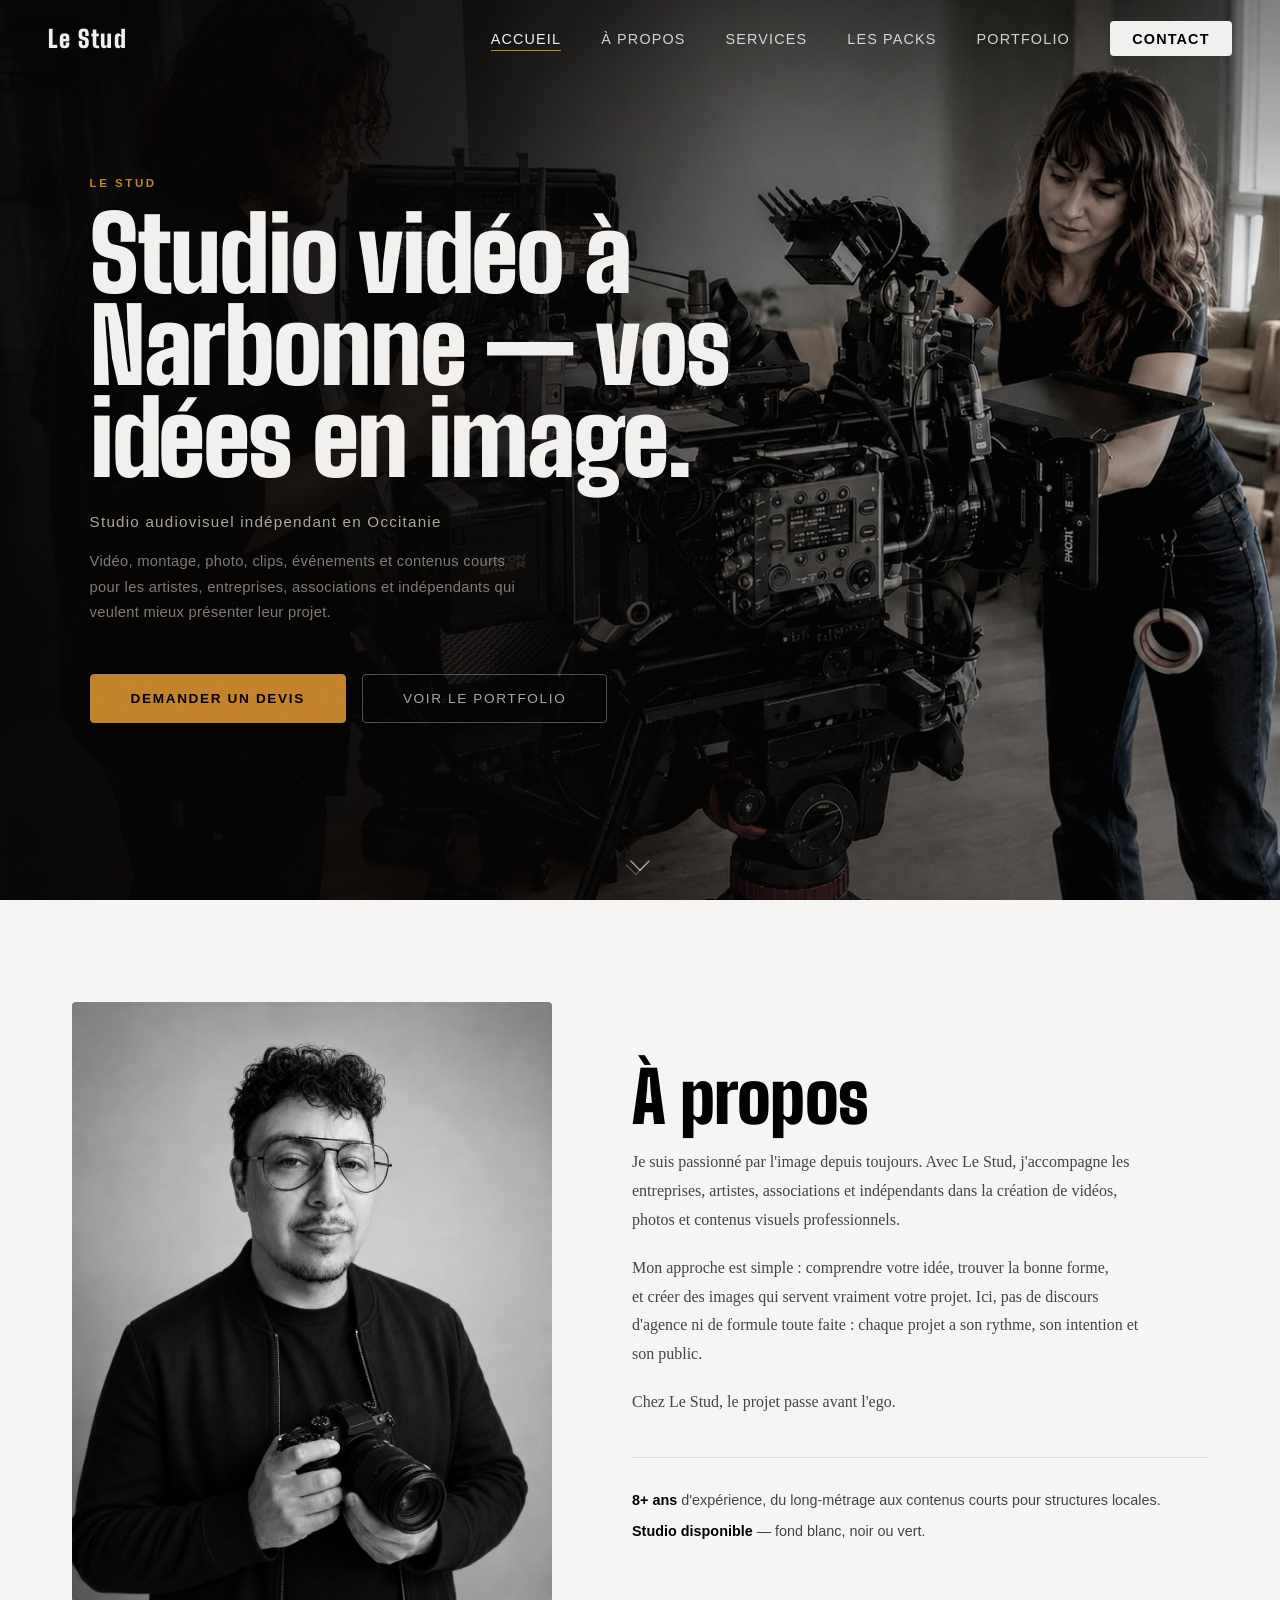
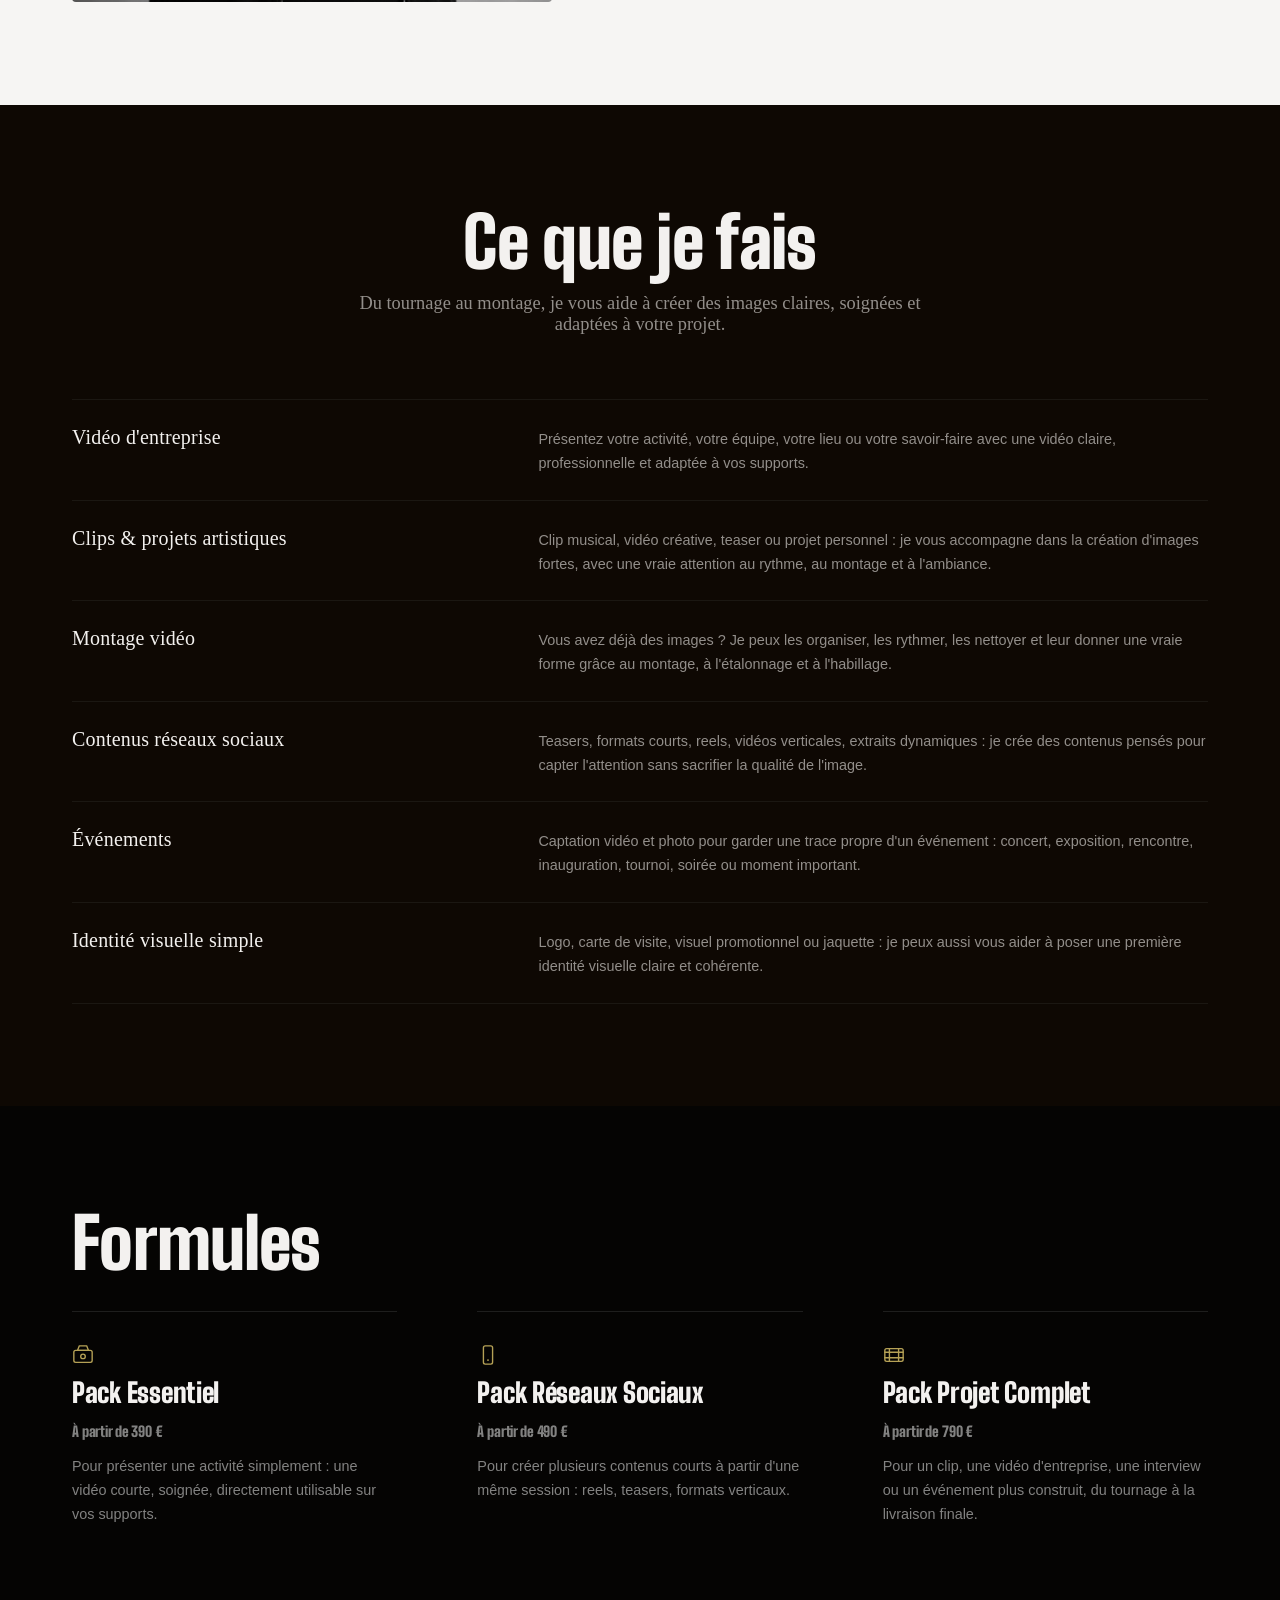
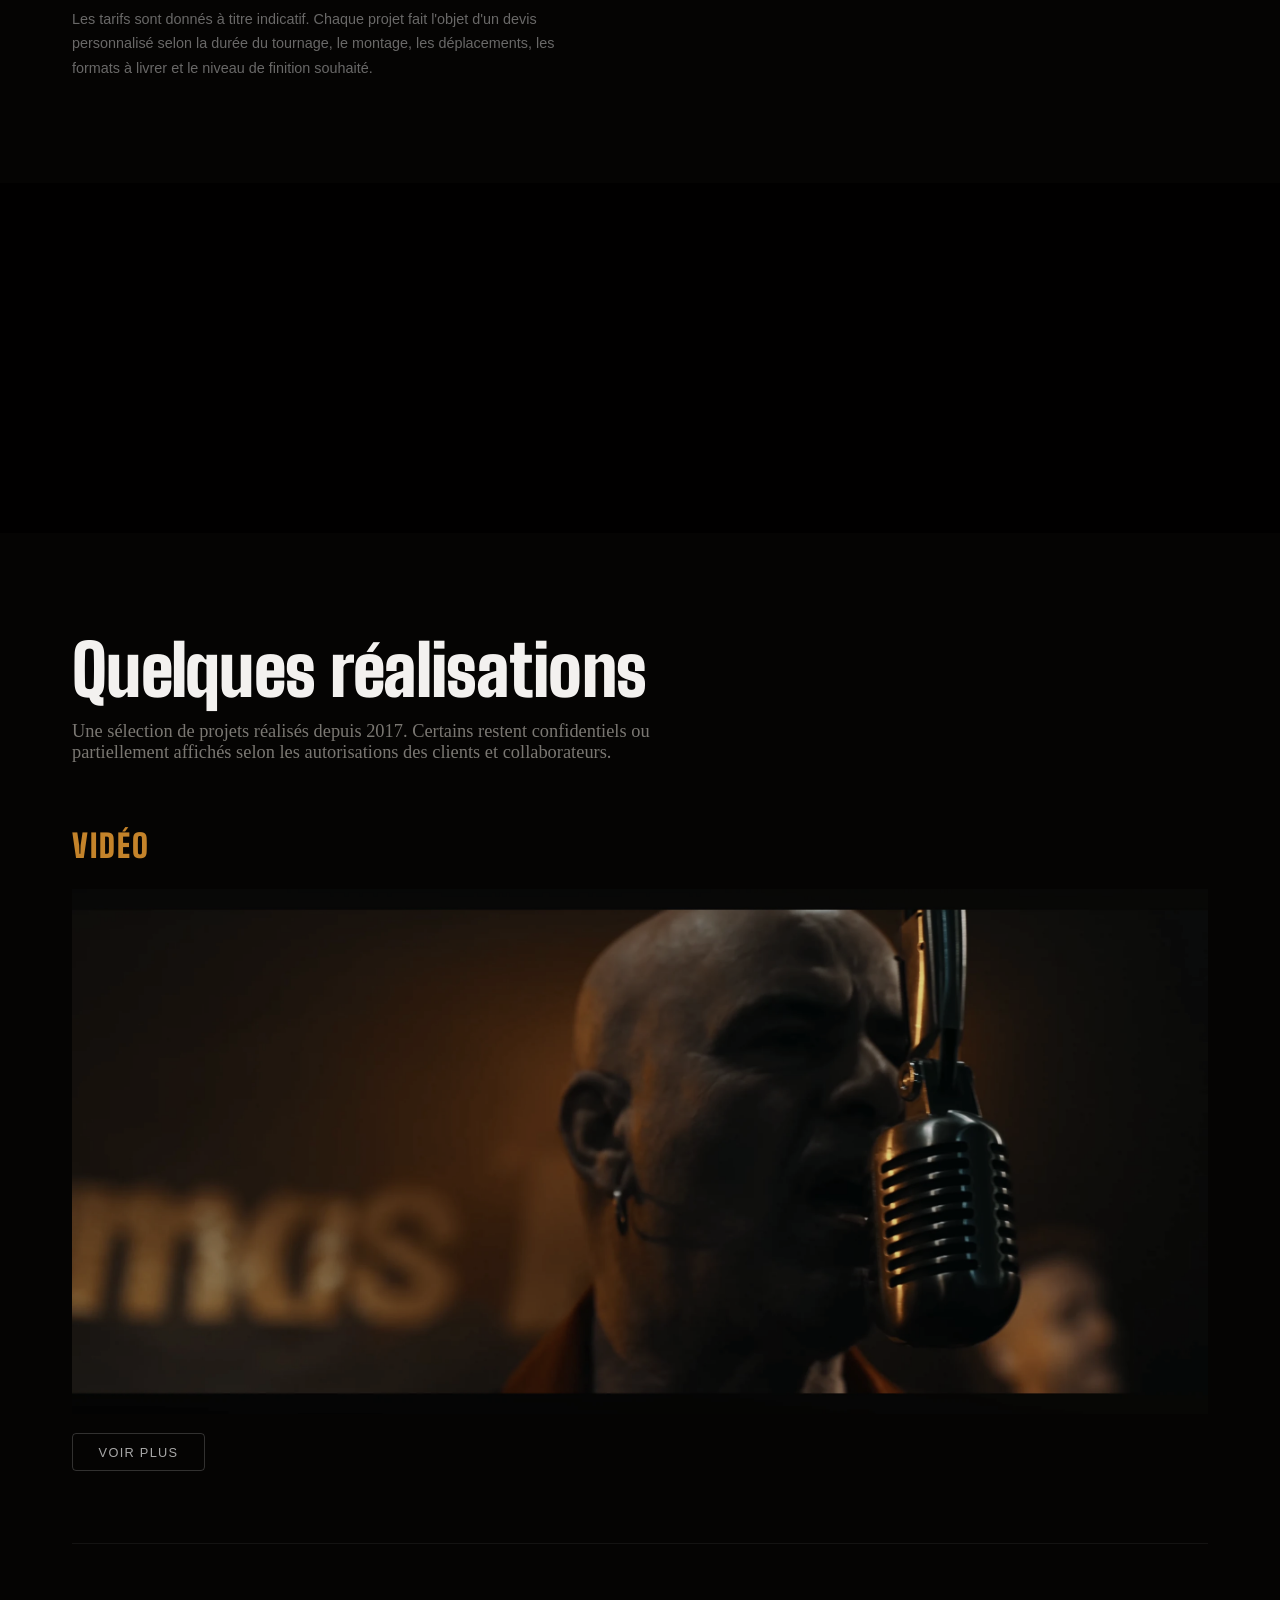
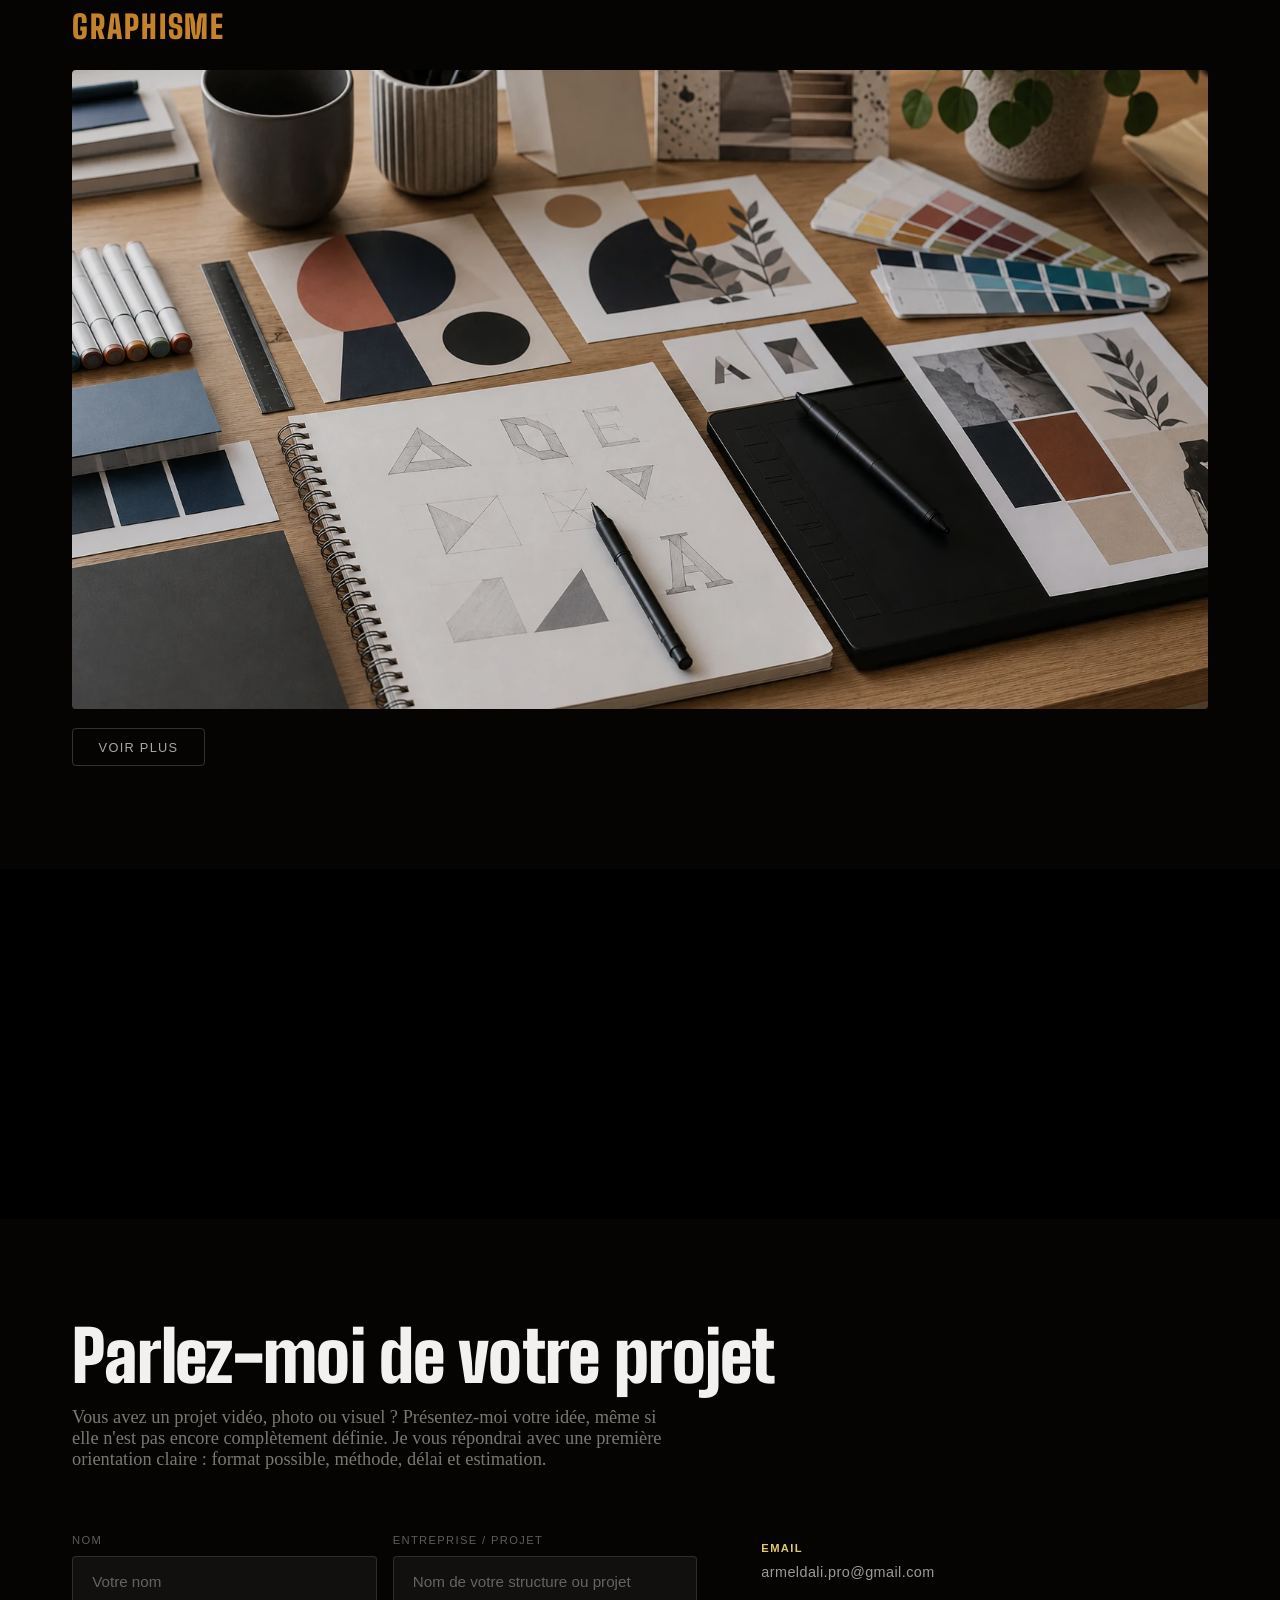
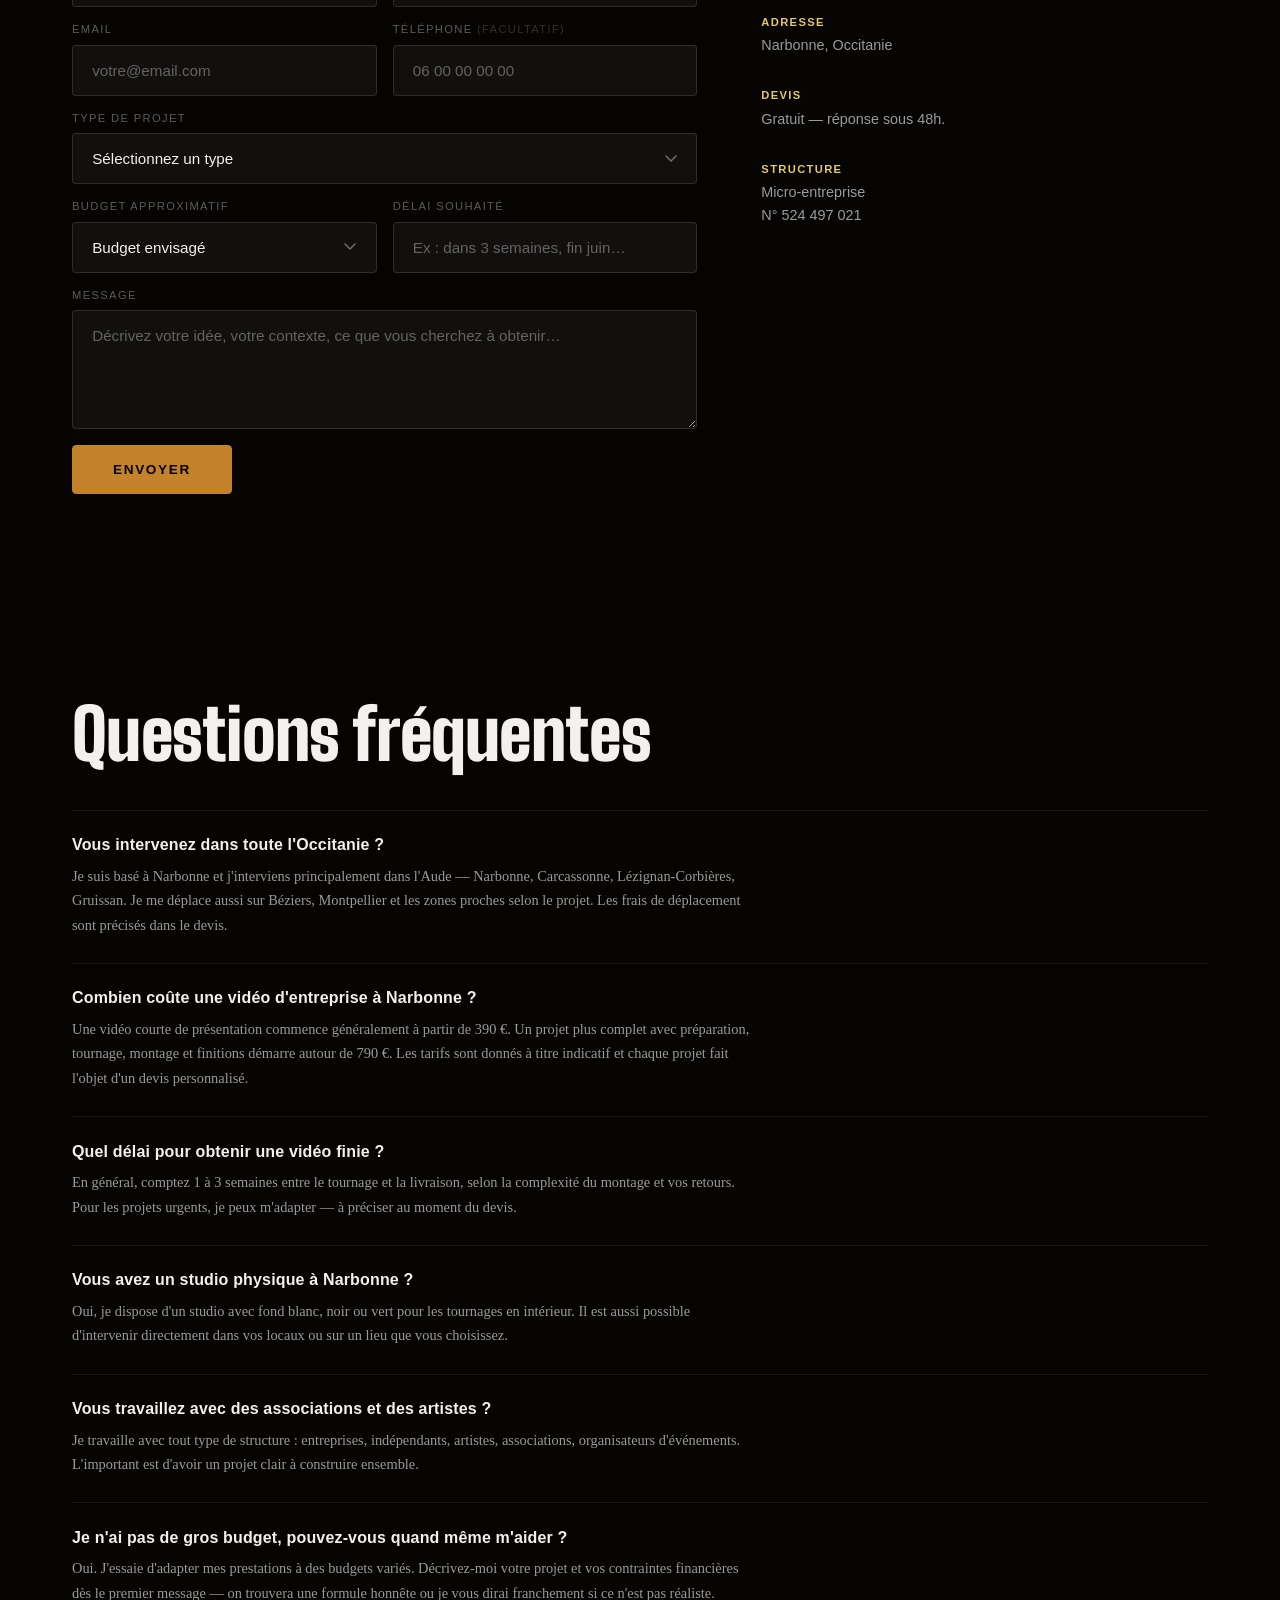
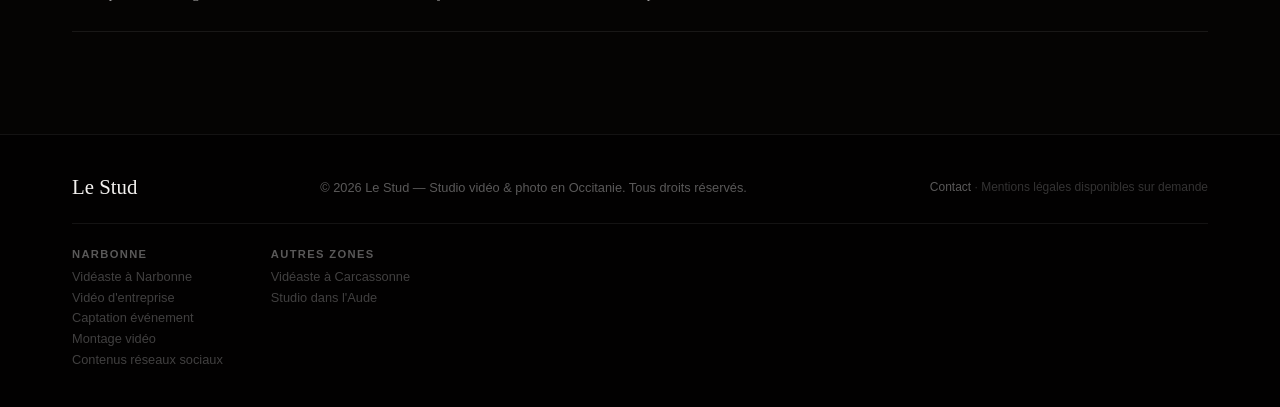
==== index.html @ ba24b20a "packs : ajout des tarifs indicatifs + mise à jour FAQ - content.json : prix «à partir de» sur chaque" ====
<!DOCTYPE html>
<html lang="fr">
<head>
  <meta charset="UTF-8" />
  <meta name="viewport" content="width=device-width, initial-scale=1.0" />
  <title>Vidéaste à Narbonne — Vidéo d'entreprise &amp; montage | Le Stud</title>
  <meta name="description" content="Le Stud, studio audiovisuel indépendant à Narbonne. Vidéo d'entreprise, clips, captation d'événement, montage et contenus réseaux sociaux en Occitanie. Devis gratuit sous 48h." />
  <link rel="canonical" href="https://www.lestudpro.fr/" />
  <meta property="og:title" content="Le Stud — Vidéaste à Narbonne" />
  <meta property="og:description" content="Studio audiovisuel indépendant à Narbonne. Vidéo d'entreprise, clips, captation événement, montage. Devis gratuit sous 48h." />
  <meta property="og:type" content="website" />
  <meta property="og:url" content="https://www.lestudpro.fr/" />
  <meta property="og:image" content="https://www.lestudpro.fr/images/tournage-video-professionnel-occitanie-le-stud.jpg" />
  <meta name="theme-color" content="#0a0602" />
  <script type="application/ld+json">
  {
    "@context": "https://schema.org",
    "@type": "LocalBusiness",
    "name": "Le Stud",
    "description": "Studio audiovisuel indépendant à Narbonne. Vidéo d'entreprise, clips, montage, captation d'événement et contenus réseaux sociaux.",
    "url": "https://www.lestudpro.fr",
    "email": "armeldali.pro@gmail.com",
    "address": {
      "@type": "PostalAddress",
      "addressLocality": "Narbonne",
      "addressRegion": "Occitanie",
      "addressCountry": "FR"
    },
    "areaServed": ["Narbonne", "Carcassonne", "Aude", "Occitanie"],
    "priceRange": "€€",
    "openingHours": "Mo-Fr 09:00-18:00"
  }
  </script>
  <link rel="preconnect" href="https://fonts.googleapis.com">
  <link rel="preconnect" href="https://fonts.gstatic.com" crossorigin>
  <link href="https://fonts.googleapis.com/css2?family=Big+Shoulders+Display:wght@900&display=swap" rel="stylesheet">
  <link rel="stylesheet" href="style.css" />
</head>
<body>

  <a href="#contenu-principal" class="skip-link">Aller au contenu principal</a>

  <!-- NAV -->
  <nav id="navbar">
    <div class="nav-logo">Le Stud</div>
    <button class="nav-toggle" id="navToggle" aria-label="Menu">&#9776;</button>
    <ul class="nav-links" id="navLinks">
      <li><a href="#hero">Accueil</a></li>
      <li><a href="#about">À propos</a></li>
      <li><a href="#services">Services</a></li>
      <li><a href="#packs">Les packs</a></li>
      <li><a href="#portfolio">Portfolio</a></li>
      <li><a href="#contact" class="nav-cta">Contact</a></li>
    </ul>
  </nav>

  <main id="contenu-principal">

  <!-- HERO -->
  <section id="hero" class="parallax" style="background-image: url('./images/tournage-video-professionnel-occitanie-le-stud.jpg');">
    <div class="hero-overlay"></div>
    <div class="hero-content">
      <span class="hero-eyebrow" id="heroEyebrow">Le Stud</span>
      <h1 id="heroTitle">Studio vidéo à Narbonne — vos idées en image.</h1>
      <p id="heroSubtitle">Studio audiovisuel indépendant en Occitanie</p>
      <p id="heroDescription" class="hero-description"></p>
      <div class="hero-ctas">
        <a href="#contact" class="btn-primary" id="heroCta1">Demander un devis</a>
        <a href="#portfolio" class="btn-secondary" id="heroCta2">Voir le portfolio</a>
      </div>
    </div>
    <div class="scroll-indicator">
      <span></span>
    </div>
  </section>

  <!-- ABOUT -->
  <section id="about" class="section section-light">
    <div class="container">
      <div class="about-grid reveal">
        <div class="about-image">
          <img src="/images/armel-dali-le-stud.png" alt="Armel Dali, fondateur du studio audiovisuel Le Stud à Narbonne, Occitanie" />
        </div>
        <div class="about-text">
          <h2 class="section-title left" id="aboutTitle">À propos</h2>
          <div id="aboutParagraphs"></div>
          <ul class="about-caps" id="aboutCaps"></ul>
        </div>
      </div>
    </div>
  </section>

  <!-- SERVICES -->
  <section id="services" class="section section-dark">
    <div class="container">
      <h2 class="section-title reveal" id="servicesTitle">Ce que je fais</h2>
      <p class="section-subtitle reveal" id="servicesSubtitle">Du tournage au montage, je vous aide à créer des images claires, soignées et adaptées à votre projet.</p>
      <ol class="services-list reveal-stagger" id="servicesList"></ol>
    </div>
  </section>

  <!-- PACKS -->
  <section id="packs" class="section section-dark">
    <div class="container">
      <h2 class="section-title left reveal" id="packsTitle">Formules</h2>
      <div class="packs-grid reveal-stagger" id="packsGrid"></div>
      <p class="pack-note" id="packsNote">Chaque projet est différent. Les prestations sont proposées sur devis, avec la possibilité de construire une formule adaptée à votre besoin, votre délai et votre budget.</p>
    </div>
  </section>

  <!-- PARALLAX SEPARATOR 1 -->
  <div class="parallax parallax-sep" style="background-image: url('./images/paysage-occitanie-le-stud.jpg');"></div>

  <!-- PORTFOLIO -->
  <section id="portfolio" class="section section-dark">
    <div class="container">
      <h2 class="section-title left reveal">Quelques réalisations</h2>
      <p class="section-subtitle left reveal">Une sélection de projets réalisés depuis 2017. Certains restent confidentiels ou partiellement affichés selon les autorisations des clients et collaborateurs.</p>

      <!-- Catégorie Vidéo -->
      <div class="portfolio-category reveal" id="categoryVideo">
        <h3 class="category-title">Vidéo</h3>
        <!-- Encart principal : 1 projet vidéo aléatoire au chargement -->
        <div id="videoFeatured"></div>
        <div class="portfolio-accordion">
          <button class="accordion-btn" aria-expanded="false" data-target="videoMore">Voir plus</button>
          <div class="accordion-panel" id="videoMore" hidden>
            <div class="portfolio-grid-mini" id="videoGrid"></div>
          </div>
        </div>
      </div>

      <!-- Catégorie Graphisme -->
      <div class="portfolio-category reveal" id="categoryGraphisme">
        <h3 class="category-title">Graphisme</h3>
        <!-- Encart principal : mosaïque fixe — remplacer par image générique quand disponible -->
        <div id="graphismeFeatured"></div>
        <div class="portfolio-accordion">
          <button class="accordion-btn" aria-expanded="false" data-target="graphismeMore">Voir plus</button>
          <div class="accordion-panel" id="graphismeMore" hidden>
            <div class="portfolio-grid-mini" id="graphismeGrid"></div>
          </div>
        </div>
      </div>

    </div>
  </section>

  <!-- PARALLAX SEPARATOR 2 -->
  <div class="parallax parallax-sep" style="background-image: url('./images/paysage-creissels-aveyron-occitanie-le-stud.jpeg');"></div>

  <!-- CONTACT -->
  <section id="contact" class="section section-dark">
    <div class="container">
      <h2 class="section-title left reveal" id="contactTitle">Un projet en tête ?</h2>
      <p class="section-subtitle left reveal" id="contactSubtitle">Même si votre idée n'est pas encore complètement définie, présentez-la moi. Je vous répondrai avec une première orientation claire : format possible, méthode, délai et estimation.</p>
      <div class="contact-grid reveal">
        <form class="contact-form" onsubmit="sendForm(event)">
          <div class="form-row">
            <div class="field-group">
              <label class="contact-label" for="nom">Nom</label>
              <input type="text" id="nom" name="nom" placeholder="Votre nom" required />
            </div>
            <div class="field-group">
              <label class="contact-label" for="entreprise">Entreprise / projet</label>
              <input type="text" id="entreprise" name="entreprise" placeholder="Nom de votre structure ou projet" />
            </div>
          </div>
          <div class="form-row">
            <div class="field-group">
              <label class="contact-label" for="email">Email</label>
              <input type="email" id="email" name="email" placeholder="votre@email.com" required />
            </div>
            <div class="field-group">
              <label class="contact-label" for="tel">Téléphone <span style="opacity:.5">(facultatif)</span></label>
              <input type="tel" id="tel" name="tel" placeholder="06 00 00 00 00" />
            </div>
          </div>
          <div class="field-group">
            <label class="contact-label" for="type">Type de projet</label>
            <select id="type" name="type">
              <option value="" disabled selected>Sélectionnez un type</option>
              <option>Vidéo d'entreprise</option>
              <option>Clip ou projet artistique</option>
              <option>Montage / post-production</option>
              <option>Contenu réseaux sociaux</option>
              <option>Captation d'événement</option>
              <option>Identité visuelle</option>
              <option>Autre</option>
            </select>
          </div>
          <div class="form-row">
            <div class="field-group">
              <label class="contact-label" for="budget">Budget approximatif</label>
              <select id="budget" name="budget">
                <option value="" disabled selected>Budget envisagé</option>
                <option>Moins de 500 €</option>
                <option>500 à 1 000 €</option>
                <option>1 000 à 2 000 €</option>
                <option>Plus de 2 000 €</option>
                <option>Je ne sais pas encore</option>
              </select>
            </div>
            <div class="field-group">
              <label class="contact-label" for="delai">Délai souhaité</label>
              <input type="text" id="delai" name="delai" placeholder="Ex : dans 3 semaines, fin juin…" />
            </div>
          </div>
          <div class="field-group">
            <label class="contact-label" for="message">Message</label>
            <textarea id="message" name="message" rows="5" placeholder="Décrivez votre idée, votre contexte, ce que vous cherchez à obtenir…" required></textarea>
          </div>
          <button type="submit" class="btn-primary">Envoyer</button>
        </form>
        <div class="contact-info">
          <div class="contact-item">
            <strong>Email</strong>
            <p class="contact-email" id="contactEmail">armeldali.pro@gmail.com</p>
          </div>
          <div class="contact-item">
            <strong>Adresse</strong>
            <p id="contactAddress">Narbonne, Occitanie</p>
          </div>
          <div class="contact-item">
            <strong>Devis</strong>
            <p>Gratuit — réponse sous 48h.</p>
          </div>
          <div class="contact-item">
            <strong>Structure</strong>
            <p>Micro-entreprise<br/><span id="contactSiret">N° 524 497 021</span></p>
          </div>
        </div>
      </div>
    </div>
  </section>

  <!-- FAQ -->
  <section id="faq" class="section section-dark">
    <div class="container">
      <h2 class="section-title left reveal">Questions fréquentes</h2>
      <div class="faq-list reveal-stagger">
        <div class="faq-item">
          <h3>Vous intervenez dans toute l'Occitanie ?</h3>
          <p>Je suis basé à Narbonne et j'interviens principalement dans l'Aude — Narbonne, Carcassonne, Lézignan-Corbières, Gruissan. Je me déplace aussi sur Béziers, Montpellier et les zones proches selon le projet. Les frais de déplacement sont précisés dans le devis.</p>
        </div>
        <div class="faq-item">
          <h3>Combien coûte une vidéo d'entreprise à Narbonne ?</h3>
          <p>Une vidéo courte de présentation commence généralement à partir de 390 €. Un projet plus complet avec préparation, tournage, montage et finitions démarre autour de 790 €. Les tarifs sont donnés à titre indicatif et chaque projet fait l'objet d'un devis personnalisé.</p>
        </div>
        <div class="faq-item">
          <h3>Quel délai pour obtenir une vidéo finie ?</h3>
          <p>En général, comptez 1 à 3 semaines entre le tournage et la livraison, selon la complexité du montage et vos retours. Pour les projets urgents, je peux m'adapter — à préciser au moment du devis.</p>
        </div>
        <div class="faq-item">
          <h3>Vous avez un studio physique à Narbonne ?</h3>
          <p>Oui, je dispose d'un studio avec fond blanc, noir ou vert pour les tournages en intérieur. Il est aussi possible d'intervenir directement dans vos locaux ou sur un lieu que vous choisissez.</p>
        </div>
        <div class="faq-item">
          <h3>Vous travaillez avec des associations et des artistes ?</h3>
          <p>Je travaille avec tout type de structure : entreprises, indépendants, artistes, associations, organisateurs d'événements. L'important est d'avoir un projet clair à construire ensemble.</p>
        </div>
        <div class="faq-item">
          <h3>Je n'ai pas de gros budget, pouvez-vous quand même m'aider ?</h3>
          <p>Oui. J'essaie d'adapter mes prestations à des budgets variés. Décrivez-moi votre projet et vos contraintes financières dès le premier message — on trouvera une formule honnête ou je vous dirai franchement si ce n'est pas réaliste.</p>
        </div>
      </div>
    </div>
  </section>

  </main>

  <!-- FOOTER -->
  <footer id="footer">
    <div class="container">
      <div class="footer-content">
        <span class="footer-logo">Le Stud</span>
        <p id="footerCopyright">© 2026 Le Stud — Studio vidéo & photo en Occitanie. Tous droits réservés.</p>
        <p class="footer-mention"><a href="mailto:armeldali.pro@gmail.com">Contact</a> · Mentions légales disponibles sur demande</p>
      </div>
      <nav class="footer-local" aria-label="Pages locales">
        <div class="footer-local-col">
          <strong>Narbonne</strong>
          <a href="/videaste-narbonne/">Vidéaste à Narbonne</a>
          <a href="/video-entreprise-narbonne/">Vidéo d'entreprise</a>
          <a href="/captation-evenement-narbonne/">Captation événement</a>
          <a href="/montage-video-narbonne/">Montage vidéo</a>
          <a href="/contenu-reseaux-sociaux-narbonne/">Contenus réseaux sociaux</a>
        </div>
        <div class="footer-local-col">
          <strong>Autres zones</strong>
          <a href="/videaste-carcassonne/">Vidéaste à Carcassonne</a>
          <a href="/studio-audiovisuel-aude/">Studio dans l'Aude</a>
        </div>
      </nav>
    </div>
  </footer>

  <script type="application/ld+json">
  {
    "@context": "https://schema.org",
    "@type": "FAQPage",
    "mainEntity": [
      {
        "@type": "Question",
        "name": "Vous intervenez dans toute l'Occitanie ?",
        "acceptedAnswer": {
          "@type": "Answer",
          "text": "Je suis basé à Narbonne et j'interviens principalement dans l'Aude — Narbonne, Carcassonne, Lézignan-Corbières, Gruissan. Je me déplace aussi sur Béziers, Montpellier et les zones proches selon le projet. Les frais de déplacement sont précisés dans le devis."
        }
      },
      {
        "@type": "Question",
        "name": "Combien coûte une vidéo d'entreprise à Narbonne ?",
        "acceptedAnswer": {
          "@type": "Answer",
          "text": "Une vidéo courte de présentation commence généralement à partir de 390 €. Un projet plus complet avec préparation, tournage, montage et finitions démarre autour de 790 €. Les tarifs sont donnés à titre indicatif et chaque projet fait l'objet d'un devis personnalisé."
        }
      },
      {
        "@type": "Question",
        "name": "Quel délai pour obtenir une vidéo finie ?",
        "acceptedAnswer": {
          "@type": "Answer",
          "text": "En général, comptez 1 à 3 semaines entre le tournage et la livraison, selon la complexité du montage et vos retours. Pour les projets urgents, je peux m'adapter."
        }
      },
      {
        "@type": "Question",
        "name": "Vous avez un studio physique à Narbonne ?",
        "acceptedAnswer": {
          "@type": "Answer",
          "text": "Oui, je dispose d'un studio avec fond blanc, noir ou vert pour les tournages en intérieur. Il est aussi possible d'intervenir directement dans vos locaux ou sur un lieu que vous choisissez."
        }
      },
      {
        "@type": "Question",
        "name": "Vous travaillez avec des associations et des artistes ?",
        "acceptedAnswer": {
          "@type": "Answer",
          "text": "Je travaille avec tout type de structure : entreprises, indépendants, artistes, associations, organisateurs d'événements. L'important est d'avoir un projet clair à construire ensemble."
        }
      },
      {
        "@type": "Question",
        "name": "Je n'ai pas de gros budget, pouvez-vous quand même m'aider ?",
        "acceptedAnswer": {
          "@type": "Answer",
          "text": "Oui. J'essaie d'adapter mes prestations à des budgets variés. Décrivez-moi votre projet et vos contraintes financières dès le premier message — on trouvera une formule honnête ou je vous dirai franchement si ce n'est pas réaliste."
        }
      }
    ]
  }
  </script>
  <script src="https://identity.netlify.com/v1/netlify-identity-widget.js"></script>
  <script src="script.js"></script>
</body>
</html>
---- style.css ----
/* ===========================
   RESET & BASE
=========================== */
*, *::before, *::after { box-sizing: border-box; margin: 0; padding: 0; }
/* Texte sélectionnable — protection limitée aux images via JS */

:root {
  --black: oklch(7% 0.007 70);
  --dark: oklch(11% 0.006 70);
  --dark2: oklch(15% 0.006 70);
  --white: oklch(96% 0.004 72);
  --off-white: oklch(97% 0.003 72);
  --accent: oklch(85% 0.08 80);
  --accent2: oklch(66% 0.155 73);
  --text-light: oklch(57% 0.008 70);
  --font-display: 'Big Shoulders Display', Georgia, serif;
  --font-main: 'Georgia', serif;
  --font-sans: -apple-system, BlinkMacSystemFont, 'Segoe UI', sans-serif;
  --transition: 0.3s ease;
  --radius: 4px;

  --space-xs: 0.5rem;
  --space-sm: 1rem;
  --space-md: 1.5rem;
  --space-lg: 2rem;
  --space-xl: 3rem;
  --space-2xl: 5rem;
  --space-3xl: 7rem;
}

html { scroll-behavior: smooth; }

body {
  font-family: var(--font-sans);
  color: var(--white);
  background: var(--black);
  overflow-x: hidden;
}

/* Film grain — fixed layer, no animation, no GPU repaint on scroll */
body::after {
  content: '';
  position: fixed;
  inset: 0;
  z-index: 9900;
  pointer-events: none;
  opacity: 0.03;
  background-image: url("data:image/svg+xml,%3Csvg xmlns='http://www.w3.org/2000/svg' width='220' height='220'%3E%3Cfilter id='n'%3E%3CfeTurbulence type='fractalNoise' baseFrequency='0.8' numOctaves='4' stitchTiles='stitch'/%3E%3C/filter%3E%3Crect width='220' height='220' filter='url(%23n)'/%3E%3C/svg%3E");
  background-repeat: repeat;
  background-size: 220px 220px;
}

img {
  max-width: 100%;
  display: block;
  user-select: none;
  -webkit-user-select: none;
  -webkit-touch-callout: none;
}
a { text-decoration: none; color: inherit; }

/* Focus ring — accessible and on-brand */
*:focus-visible {
  outline: 2px solid var(--accent2);
  outline-offset: 3px;
  border-radius: 2px;
}

/* Skip to content */
.skip-link {
  position: absolute;
  left: -9999px;
  top: auto;
  width: 1px;
  height: 1px;
  overflow: hidden;
}

.skip-link:focus {
  position: fixed;
  top: 0;
  left: 0;
  z-index: 10000;
  width: auto;
  height: auto;
  overflow: visible;
  padding: 0.75rem 1.5rem;
  background: var(--accent2);
  color: var(--black);
  font-size: 0.8rem;
  letter-spacing: 0.08em;
  text-transform: uppercase;
  font-weight: 700;
}

.container {
  max-width: 1200px;
  margin: 0 auto;
  padding: 0 2rem;
}

/* ===========================
   NAVIGATION
=========================== */
#navbar {
  position: fixed;
  top: 0; left: 0; right: 0;
  z-index: 1000;
  display: flex;
  align-items: center;
  justify-content: space-between;
  padding: 1.5rem 3rem;
  transition: background var(--transition), padding var(--transition);
}

#navbar.scrolled {
  background: rgba(10, 10, 10, 0.95);
  backdrop-filter: blur(10px);
  padding: 1rem 3rem;
  border-bottom: 1px solid rgba(255,255,255,0.05);
}

.nav-logo {
  font-family: var(--font-display);
  font-size: 1.5rem;
  font-weight: 900;
  letter-spacing: 0.06em;
  color: var(--white);
}

.nav-links {
  list-style: none;
  display: flex;
  gap: 2.5rem;
  align-items: center;
}

.nav-links a {
  font-size: 0.9rem;
  letter-spacing: 0.08em;
  text-transform: uppercase;
  color: rgba(255,255,255,0.8);
  transition: color var(--transition);
}

.nav-links a:hover { color: var(--accent); }

.nav-links a.active {
  color: var(--white);
  position: relative;
}

.nav-links a.active::after {
  content: '';
  position: absolute;
  bottom: -4px;
  left: 0;
  width: 100%;
  height: 1px;
  background: var(--accent2);
}

.nav-links .nav-cta {
  background: var(--white);
  color: var(--black);
  padding: 0.6rem 1.4rem;
  border-radius: var(--radius);
  font-weight: 600;
  transition: background var(--transition), color var(--transition);
}

.nav-links .nav-cta:hover {
  background: var(--accent);
  color: var(--black);
}

.nav-toggle {
  display: none;
  background: none;
  border: none;
  color: var(--white);
  font-size: 1.5rem;
  cursor: pointer;
}

/* ===========================
   PARALLAX
=========================== */
.parallax {
  background-attachment: fixed;
  background-size: cover;
  background-position: center;
  background-repeat: no-repeat;
}

/* ===========================
   HERO
=========================== */
#hero {
  min-height: 100dvh;
  display: flex;
  align-items: center;
  justify-content: flex-start;
  position: relative;
}

.hero-overlay {
  position: absolute;
  inset: 0;
  background:
    linear-gradient(to right,
      rgba(5, 3, 2, 0.96) 0%,
      rgba(5, 3, 2, 0.84) 38%,
      rgba(5, 3, 2, 0.42) 60%,
      rgba(5, 3, 2, 0.06) 100%
    ),
    linear-gradient(to bottom,
      rgba(0, 0, 0, 0.45) 0%,
      transparent 30%,
      rgba(0, 0, 0, 0.38) 100%
    );
}

.hero-content {
  position: relative;
  z-index: 2;
  text-align: left;
  max-width: 62%;
  padding: 0 2rem 0 clamp(2rem, 7vw, 9rem);
}

.hero-content h1 {
  font-family: var(--font-display);
  font-size: clamp(2rem, 8vw, 8rem);
  font-weight: 900;
  letter-spacing: -0.02em;
  line-height: 0.9;
  margin-bottom: 1.6rem;
  text-wrap: balance;
}

#heroSubtitle {
  font-size: clamp(0.8rem, 1.2vw, 0.95rem);
  color: oklch(90% 0.01 72 / 0.75);
  letter-spacing: 0.08em;
  margin-bottom: 0.9rem;
  line-height: 1.6;
}

.hero-description {
  font-size: clamp(0.85rem, 1.15vw, 1rem);
  color: oklch(90% 0.01 72 / 0.55);
  letter-spacing: 0.02em;
  text-transform: none;
  line-height: 1.75;
  max-width: 52ch;
  margin-bottom: 3rem;
}

/* ===========================
   ENTRANCE ANIMATIONS
=========================== */
@keyframes fadeSlideUp {
  from { opacity: 0; transform: translateY(22px); }
  to   { opacity: 1; transform: translateY(0); }
}

.hero-eyebrow {
  display: block;
  font-family: var(--font-sans);
  font-size: clamp(0.7rem, 0.9vw, 0.8rem);
  font-weight: 600;
  letter-spacing: 0.22em;
  text-transform: uppercase;
  color: var(--accent2);
  margin-bottom: 1.2rem;
  animation: fadeSlideUp 1s cubic-bezier(0.16, 1, 0.3, 1) 0s both;
}

.hero-content h1 {
  animation: fadeSlideUp 1s cubic-bezier(0.16, 1, 0.3, 1) 0.1s both;
}

#heroSubtitle {
  animation: fadeSlideUp 1s cubic-bezier(0.16, 1, 0.3, 1) 0.3s both;
}

.hero-description {
  animation: fadeSlideUp 1s cubic-bezier(0.16, 1, 0.3, 1) 0.45s both;
}

.hero-ctas {
  animation: fadeSlideUp 1s cubic-bezier(0.16, 1, 0.3, 1) 0.6s both;
}

/* ===========================
   SCROLL REVEAL
=========================== */
.reveal {
  opacity: 0;
  transform: translateY(20px);
  transition: opacity 0.8s cubic-bezier(0.16, 1, 0.3, 1),
              transform 0.8s cubic-bezier(0.16, 1, 0.3, 1);
}

.reveal.visible {
  opacity: 1;
  transform: translateY(0);
}

.reveal-stagger > * {
  opacity: 0;
  transform: translateY(18px);
  transition: opacity 0.7s cubic-bezier(0.16, 1, 0.3, 1),
              transform 0.7s cubic-bezier(0.16, 1, 0.3, 1);
}

.reveal-stagger.visible > * { opacity: 1; transform: translateY(0); }
.reveal-stagger.visible > *:nth-child(1) { transition-delay: 0s; }
.reveal-stagger.visible > *:nth-child(2) { transition-delay: 0.08s; }
.reveal-stagger.visible > *:nth-child(3) { transition-delay: 0.16s; }
.reveal-stagger.visible > *:nth-child(4) { transition-delay: 0.24s; }
.reveal-stagger.visible > *:nth-child(5) { transition-delay: 0.32s; }
.reveal-stagger.visible > *:nth-child(6) { transition-delay: 0.40s; }
.reveal-stagger.visible > *:nth-child(7) { transition-delay: 0.48s; }
.reveal-stagger.visible > *:nth-child(8) { transition-delay: 0.56s; }

/* ===========================
   BUTTONS
=========================== */
.btn-primary {
  display: inline-block;
  position: relative;
  overflow: hidden;
  isolation: isolate;
  background: var(--accent2);
  border: 1px solid var(--accent2);
  color: var(--black);
  padding: 1rem 2.5rem;
  font-size: 0.85rem;
  letter-spacing: 0.12em;
  text-transform: uppercase;
  border-radius: var(--radius);
  font-weight: 600;
  transition: background 0.3s cubic-bezier(0.16, 1, 0.3, 1),
              border-color 0.3s cubic-bezier(0.16, 1, 0.3, 1),
              color 0.3s cubic-bezier(0.16, 1, 0.3, 1);
}

.btn-primary::after { content: none; }

.btn-primary:hover {
  background: var(--accent);
  border-color: var(--accent);
  color: var(--black);
}
.btn-primary:active { transform: scale(0.98); }

.btn-secondary {
  display: inline-block;
  background: transparent;
  border: 1px solid rgba(255,255,255,0.3);
  color: rgba(255,255,255,0.65);
  padding: 1rem 2.5rem;
  font-size: 0.85rem;
  letter-spacing: 0.12em;
  text-transform: uppercase;
  border-radius: var(--radius);
  transition: border-color var(--transition), color var(--transition);
}

.btn-secondary:hover {
  border-color: var(--white);
  color: var(--white);
}

.btn-secondary:active { transform: scale(0.98); }

.hero-ctas {
  display: flex;
  gap: 1rem;
  justify-content: flex-start;
  flex-wrap: wrap;
}

.scroll-indicator {
  position: absolute;
  bottom: 2rem;
  left: 50%;
  transform: translateX(-50%);
  z-index: 2;
}

.scroll-indicator span {
  display: block;
  width: 14px;
  height: 14px;
  border-right: 1.5px solid rgba(255,255,255,0.75);
  border-bottom: 1.5px solid rgba(255,255,255,0.75);
  transform: rotate(45deg);
  margin: 0 auto;
  animation: scrollChevron 1.8s ease-in-out infinite;
}

.scroll-indicator span::after {
  content: '';
  display: block;
  width: 14px;
  height: 14px;
  border-right: 1.5px solid rgba(255,255,255,0.3);
  border-bottom: 1.5px solid rgba(255,255,255,0.3);
  position: relative;
  top: 6px;
  left: 0;
}

@keyframes scrollChevron {
  0%, 100% { opacity: 0.3; transform: rotate(45deg) translate(-3px, -3px); }
  50%       { opacity: 1;   transform: rotate(45deg) translate(3px, 3px); }
}

/* ===========================
   SECTIONS GENERALES
=========================== */
.section {
  padding: clamp(4rem, 8vw, 7rem) 0;
}

.section-light {
  background: var(--off-white);
  color: var(--black);
}

.section-dark {
  background: var(--dark);
  color: var(--white);
}

.section-title {
  font-family: var(--font-display);
  font-size: clamp(2.4rem, 5.5vw, 5rem);
  font-weight: 900;
  letter-spacing: -0.01em;
  line-height: 1;
  margin-bottom: 1rem;
  text-align: center;
  text-wrap: balance;
}

.section-title.left { text-align: left; }

.section-subtitle {
  font-family: var(--font-main);
  font-size: 1.15rem;
  color: var(--text-light);
  text-align: center;
  margin-bottom: 4rem;
  max-width: 600px;
  margin-left: auto;
  margin-right: auto;
}

.section-subtitle.left {
  text-align: left;
  margin-left: 0;
  margin-right: 0;
}

.section-light .section-subtitle { color: #666; }

/* ===========================
   SERVICES
=========================== */
.services-list {
  list-style: none;
  border-top: 1px solid rgba(0,0,0,0.1);
}

.service-item {
  display: grid;
  grid-template-columns: 1fr 1.6fr;
  column-gap: var(--space-xl);
  align-items: baseline;
  padding: var(--space-md) 0;
  border-bottom: 1px solid rgba(0,0,0,0.1);
  transition: padding-left 0.3s cubic-bezier(0.16, 1, 0.3, 1);
}

.service-item:hover {
  padding-left: 0.6rem;
}

.service-num { display: none; }

.service-item h3 {
  font-family: var(--font-main);
  font-size: clamp(1.05rem, 2vw, 1.25rem);
  font-weight: normal;
  color: oklch(18% 0.01 148);
  letter-spacing: 0.01em;
  line-height: 1.3;
  text-wrap: balance;
  transition: color 0.3s ease;
}

.service-item:hover h3 {
  color: oklch(32% 0.1 148);
}

.service-item p {
  font-size: 0.9rem;
  color: #555;
  line-height: 1.65;
  text-wrap: pretty;
}

/* Services — soft sage tint, friendly and calm */
#services {
  background: oklch(14% 0.018 65);
  color: var(--white);
}

#services .section-subtitle {
  color: oklch(65% 0.008 70);
}

#services .services-list {
  border-top-color: oklch(30% 0.01 70 / 0.4);
}

#services .service-item {
  border-bottom-color: oklch(30% 0.01 70 / 0.4);
}

#services .service-num {
  color: var(--accent);
}

#services .service-item h3 {
  color: var(--white);
}

#services .service-item p {
  color: oklch(65% 0.008 70);
}

/* ===========================
   PACKS
=========================== */
.packs-grid {
  display: grid;
  grid-template-columns: repeat(3, 1fr);
  gap: var(--space-2xl);
  margin-top: var(--space-lg);
}

.pack-item {
  display: flex;
  flex-direction: column;
  gap: 0.75rem;
  padding-top: var(--space-lg);
  border-top: 1px solid rgba(255,255,255,0.1);
}

.pack-icon {
  display: flex;
  color: var(--accent);
  opacity: 0.8;
}

.pack-item h3 {
  font-family: var(--font-display);
  font-size: clamp(1.3rem, 2.5vw, 1.7rem);
  font-weight: 900;
  color: var(--white);
  letter-spacing: -0.01em;
  line-height: 1.1;
}

.pack-price {
  font-family: var(--font-display);
  font-size: clamp(1.1rem, 2vw, 1.35rem);
  font-weight: 900;
  color: var(--accent2);
  letter-spacing: -0.01em;
  line-height: 1;
}

.pack-item p {
  font-size: 0.9rem;
  color: rgba(255,255,255,0.5);
  line-height: 1.65;
  text-wrap: pretty;
}

.pack-note {
  margin-top: var(--space-2xl);
  font-size: 0.9rem;
  color: rgba(255,255,255,0.4);
  line-height: 1.7;
  max-width: 65ch;
}

/* ===========================
   PARALLAX SEPARATOR
=========================== */
.parallax-sep {
  height: 350px;
  position: relative;
}

.parallax-sep::after {
  content: '';
  position: absolute;
  inset: 0;
  background: rgba(0,0,0,0.5);
}

/* ===========================
   PORTFOLIO — CATÉGORIES
=========================== */
.portfolio-category {
  margin-top: 3.5rem;
}

.portfolio-category + .portfolio-category {
  margin-top: 4.5rem;
  padding-top: 4rem;
  border-top: 1px solid rgba(255,255,255,0.06);
}

.category-title {
  font-family: var(--font-display);
  font-size: clamp(1.4rem, 2.8vw, 2rem);
  font-weight: 900;
  letter-spacing: 0.06em;
  text-transform: uppercase;
  color: var(--accent2);
  margin-bottom: 1.5rem;
}

/* ── Encart principal (featured card) ── */
.portfolio-featured-card {
  position: relative;
  overflow: hidden;
  border-radius: var(--radius);
  aspect-ratio: 16/9;
}

.portfolio-featured-card > img {
  width: 100%;
  height: 100%;
  object-fit: cover;
  transition: transform 0.55s ease, filter 0.55s ease;
}

@media (hover: hover) {
  .portfolio-featured-card > img {
    filter: grayscale(20%) opacity(0.88);
  }
  .portfolio-featured-card:hover > img {
    filter: grayscale(0%) opacity(1);
    transform: scale(1.03);
  }
}

.portfolio-featured-overlay {
  position: absolute;
  inset: 0;
  background: linear-gradient(to top,
    rgba(0,0,0,0.9) 0%,
    rgba(0,0,0,0.6) 35%,
    rgba(0,0,0,0.1) 65%,
    transparent 100%
  );
  display: flex;
  flex-direction: column;
  justify-content: flex-end;
  padding: 2rem;
  opacity: 0;
  transition: opacity var(--transition);
}

@media (hover: hover) {
  .portfolio-featured-card:hover .portfolio-featured-overlay {
    opacity: 1;
  }
}

.portfolio-featured-overlay .portfolio-tag {
  font-size: 0.7rem;
  letter-spacing: 0.14em;
  text-transform: uppercase;
  color: var(--accent);
  margin-bottom: 0.4rem;
}

.portfolio-featured-overlay h4 {
  font-family: var(--font-display);
  font-size: clamp(1.3rem, 2.5vw, 2rem);
  font-weight: 900;
  color: var(--white);
  line-height: 1.05;
  margin-bottom: 0.5rem;
}

.portfolio-featured-overlay .portfolio-role {
  font-size: 0.8rem;
  color: rgba(255,255,255,0.55);
  letter-spacing: 0.06em;
  margin-bottom: 0.5rem;
}

.portfolio-desc {
  font-size: 0.9rem;
  color: rgba(255,255,255,0.78);
  line-height: 1.65;
  max-width: 58ch;
}

.portfolio-link {
  margin-top: 1rem;
  align-self: flex-start;
  padding: 0.55rem 1.4rem;
  font-size: 0.8rem;
}

/* Mobile : overlay toujours visible sur l'encart principal */
@media (max-width: 768px) {
  .portfolio-featured-overlay {
    opacity: 1;
  }
  .portfolio-featured-card > img {
    filter: brightness(0.65);
  }
}

/* ── Mosaïque graphisme (placeholder jusqu'à image générique) ── */
.graphisme-mosaic {
  width: 100%;
  height: 100%;
  display: grid;
  grid-template-columns: 1fr 1fr;
  grid-template-rows: 1fr 1fr;
  gap: 3px;
}

.graphisme-mosaic img {
  width: 100%;
  height: 100%;
  object-fit: cover;
  transition: filter 0.55s ease;
}

@media (hover: hover) {
  .graphisme-mosaic img {
    filter: grayscale(20%) opacity(0.88);
  }
  .portfolio-featured-card:hover .graphisme-mosaic img {
    filter: grayscale(0%) opacity(1);
  }
}

@media (max-width: 768px) {
  .graphisme-mosaic img {
    filter: brightness(0.65);
  }
}

/* ── Accordéon ── */
.portfolio-accordion {
  margin-top: 1.2rem;
}

.accordion-btn {
  background: transparent;
  border: 1px solid rgba(255,255,255,0.18);
  color: rgba(255,255,255,0.65);
  padding: 0.65rem 1.6rem;
  font-size: 0.8rem;
  letter-spacing: 0.1em;
  text-transform: uppercase;
  border-radius: var(--radius);
  cursor: pointer;
  font-family: var(--font-sans);
  transition: border-color var(--transition), color var(--transition);
}

.accordion-btn:hover {
  border-color: var(--accent);
  color: var(--accent);
}

.accordion-btn[aria-expanded="true"] {
  border-color: rgba(255,255,255,0.3);
  color: rgba(255,255,255,0.85);
}

.accordion-panel[hidden] {
  display: none;
}

/* ── Grille items accordéon ── */
.portfolio-grid-mini {
  display: grid;
  grid-template-columns: repeat(3, 1fr);
  gap: 0.5rem;
  margin-top: 1rem;
}

/* ── Item grille ── */
.portfolio-item {
  position: relative;
  overflow: hidden;
  border-radius: var(--radius);
  aspect-ratio: 3/2;
}

.portfolio-item img {
  width: 100%;
  height: 100%;
  object-fit: cover;
  transition: transform 0.5s ease, filter 0.5s ease;
}

@media (hover: hover) {
  .portfolio-item img {
    filter: grayscale(100%) opacity(0.8);
  }
  .portfolio-item:hover img {
    filter: grayscale(0%) opacity(1);
    transform: scale(1.08);
  }
}

.portfolio-overlay {
  position: absolute;
  inset: 0;
  background: linear-gradient(to top,
    rgba(0,0,0,0.88) 0%,
    rgba(0,0,0,0.55) 35%,
    transparent 65%
  );
  display: flex;
  flex-direction: column;
  justify-content: flex-end;
  padding: 1rem;
  opacity: 0;
  transition: opacity var(--transition);
}

.portfolio-item:hover .portfolio-overlay {
  opacity: 1;
}

/* Mobile : overlay toujours visible sur les items */
@media (max-width: 768px) {
  .portfolio-item img {
    filter: brightness(0.65) !important;
  }
  .portfolio-overlay {
    opacity: 1;
  }
}

.portfolio-tag {
  font-size: 0.7rem;
  letter-spacing: 0.12em;
  text-transform: uppercase;
  color: var(--accent);
  margin-bottom: 0.25rem;
}

.portfolio-overlay h3 {
  font-size: 0.9rem;
  font-weight: 600;
  color: var(--white);
  line-height: 1.2;
}

.portfolio-role {
  font-size: 0.7rem;
  color: rgba(255,255,255,0.5);
  letter-spacing: 0.05em;
  margin-top: 0.2rem;
  line-height: 1.4;
}

.portfolio-desc-small {
  font-size: 0.7rem;
  color: rgba(255,255,255,0.65);
  line-height: 1.5;
  margin-top: 0.3rem;
}

.graphisme-illustration {
  display: none;
}

/* Mini-grille vidéo mobile — cachée sur desktop */
.portfolio-mobile-video {
  display: none;
}

.portfolio-link-hint {
  font-size: 0.7rem;
  color: var(--accent);
  letter-spacing: 0.08em;
  margin-top: 0.5rem;
}

.portfolio-item--linked {
  cursor: pointer;
}

/* ── Responsive grille accordéon ── */
@media (max-width: 768px) {
  .portfolio-grid-mini {
    grid-template-columns: repeat(2, 1fr);
  }
}

@media (max-width: 480px) {
  .portfolio-grid-mini {
    grid-template-columns: 1fr;
  }
  .portfolio-featured-card {
    aspect-ratio: 4/3;
  }
}

/* ===========================
   ABOUT
=========================== */
.about-grid {
  display: grid;
  grid-template-columns: 1fr 1.2fr;
  gap: 5rem;
  align-items: center;
}

.about-image {
  position: relative;
}

.about-image img {
  width: 100%;
  border-radius: var(--radius);
  filter: grayscale(20%);
}


.about-text p {
  font-family: var(--font-main);
  font-size: 1rem;
  line-height: 1.8;
  color: #444;
  margin-bottom: 1.2rem;
  max-width: 65ch;
  text-wrap: pretty;
}

.about-caps {
  list-style: none;
  display: flex;
  flex-direction: column;
  gap: 0.6rem;
  margin-top: 2.5rem;
  padding-top: 2rem;
  border-top: 1px solid #ddd;
}

.about-caps li {
  font-size: 0.9rem;
  color: #444;
  line-height: 1.5;
}

.about-caps strong {
  color: var(--black);
}

/* ===========================
   CONTACT
=========================== */
.contact-grid {
  display: grid;
  grid-template-columns: 1.4fr 1fr;
  gap: 4rem;
  align-items: start;
}

.contact-form {
  display: flex;
  flex-direction: column;
  gap: 1rem;
}
.contact-form input,
.contact-form textarea,
.contact-form select {
  user-select: text;
  -webkit-user-select: text;
}

.form-row {
  display: grid;
  grid-template-columns: 1fr 1fr;
  gap: 1rem;
}

.contact-form input,
.contact-form textarea,
.contact-form select {
  width: 100%;
  background: rgba(255,255,255,0.05);
  border: 1px solid rgba(255,255,255,0.12);
  border-radius: var(--radius);
  padding: 1rem 1.2rem;
  color: var(--white);
  font-size: 0.95rem;
  font-family: var(--font-sans);
  transition: border-color var(--transition);
  resize: vertical;
  appearance: none;
}

.contact-form select {
  background-image: url("data:image/svg+xml,%3Csvg xmlns='http://www.w3.org/2000/svg' width='12' height='8' viewBox='0 0 12 8'%3E%3Cpath d='M1 1l5 5 5-5' stroke='rgba(255,255,255,0.4)' stroke-width='1.5' fill='none' stroke-linecap='round'/%3E%3C/svg%3E");
  background-repeat: no-repeat;
  background-position: right 1.2rem center;
  padding-right: 3rem;
  cursor: pointer;
}

.contact-form select option {
  background: oklch(11% 0.006 70);
  color: var(--white);
}

.contact-form input::placeholder,
.contact-form textarea::placeholder {
  color: rgba(255,255,255,0.35);
}

.contact-form input:focus,
.contact-form textarea:focus,
.contact-form select:focus {
  outline: none;
  border-color: var(--accent);
}

.contact-form input:invalid:not(:placeholder-shown),
.contact-form textarea:invalid:not(:placeholder-shown) {
  border-color: oklch(55% 0.2 28 / 0.8);
}

.contact-form input:valid:not(:placeholder-shown),
.contact-form textarea:valid:not(:placeholder-shown) {
  border-color: oklch(52% 0.14 148 / 0.55);
}

.contact-email {
  font-size: 0.9rem;
  color: var(--accent);
  letter-spacing: 0.03em;
}

.contact-label {
  font-size: 0.7rem;
  text-transform: uppercase;
  letter-spacing: 0.12em;
  color: rgba(255,255,255,0.35);
  margin-bottom: 0.3rem;
  display: block;
}

.field-group {
  display: flex;
  flex-direction: column;
  gap: 0.3rem;
}

.contact-form .btn-primary {
  align-self: flex-start;
  cursor: pointer;
  font-family: var(--font-sans);
}

.contact-info {
  display: flex;
  flex-direction: column;
  gap: 2rem;
  padding-top: 0.5rem;
}

.contact-item {
  display: flex;
  flex-direction: column;
  gap: 0.4rem;
}

.contact-item strong {
  display: block;
  font-size: 0.7rem;
  text-transform: uppercase;
  letter-spacing: 0.12em;
  color: var(--accent);
}

.contact-item p {
  font-size: 0.9rem;
  color: rgba(255,255,255,0.6);
  line-height: 1.6;
}

/* ===========================
   FAQ
=========================== */
.faq-list {
  display: flex;
  flex-direction: column;
  gap: 0;
  margin-top: 2.5rem;
}

.faq-item {
  border-top: 1px solid rgba(255,255,255,0.08);
  padding: 1.6rem 0;
}

.faq-item:last-child {
  border-bottom: 1px solid rgba(255,255,255,0.08);
}

.faq-item h3 {
  font-size: 1rem;
  font-weight: 600;
  color: var(--white);
  margin-bottom: 0.6rem;
  letter-spacing: 0.01em;
}

.faq-item p {
  font-family: var(--font-main);
  font-size: 0.9rem;
  color: rgba(255,255,255,0.6);
  line-height: 1.7;
  max-width: 680px;
}

/* ===========================
   COPY TOAST
=========================== */
#copy-toast {
  position: fixed;
  bottom: 2rem;
  left: 50%;
  transform: translateX(-50%) translateY(1rem);
  background: rgba(20,20,20,0.92);
  color: var(--accent);
  font-size: 0.85rem;
  letter-spacing: 0.08em;
  padding: 0.55rem 1.4rem;
  border-radius: 4px;
  border: 1px solid rgba(255,255,255,0.1);
  opacity: 0;
  pointer-events: none;
  transition: opacity 0.2s ease, transform 0.2s ease;
  z-index: 9999;
}
#copy-toast.visible {
  opacity: 1;
  transform: translateX(-50%) translateY(0);
}

/* ===========================
   LOCAL SEO PAGES
=========================== */
.local-hero {
  padding: calc(var(--space-3xl) + 60px) 0 var(--space-3xl);
  text-align: left;
}

.local-hero .hero-eyebrow {
  font-size: 0.8rem;
  letter-spacing: 0.15em;
  text-transform: uppercase;
  color: var(--accent);
  margin-bottom: var(--space-sm);
  display: block;
}

.local-hero h1 {
  font-family: var(--font-display);
  font-size: clamp(2.4rem, 6vw, 4.5rem);
  font-weight: 900;
  line-height: 1;
  letter-spacing: -0.02em;
  margin-bottom: var(--space-lg);
  color: var(--white);
}

.local-hero .section-subtitle {
  max-width: 600px;
  margin-bottom: var(--space-xl);
}

.local-services {
  list-style: none;
  padding: 0;
  margin-top: var(--space-lg);
  display: flex;
  flex-direction: column;
  gap: var(--space-sm);
}

.local-services li {
  padding: var(--space-sm) var(--space-md);
  border-left: 2px solid var(--accent);
  background: rgba(255,255,255,0.03);
  font-size: 0.95rem;
  line-height: 1.5;
  color: rgba(255,255,255,0.75);
}

.local-services li strong {
  color: var(--white);
}

.local-steps {
  list-style: none;
  counter-reset: steps;
  padding: 0;
  margin-top: var(--space-lg);
  display: flex;
  flex-direction: column;
  gap: var(--space-sm);
}

.local-steps li {
  counter-increment: steps;
  display: flex;
  gap: var(--space-md);
  align-items: flex-start;
  font-size: 0.95rem;
  line-height: 1.5;
  color: rgba(255,255,255,0.75);
}

.local-steps li::before {
  content: counter(steps);
  flex-shrink: 0;
  width: 2rem;
  height: 2rem;
  border-radius: 50%;
  background: var(--accent2);
  color: var(--black);
  font-weight: 700;
  font-size: 0.85rem;
  display: flex;
  align-items: center;
  justify-content: center;
  margin-top: 0.1rem;
}

.local-steps li strong {
  color: var(--white);
}

.local-text {
  margin-top: var(--space-lg);
  font-size: 0.95rem;
  line-height: 1.7;
  color: rgba(255,255,255,0.7);
  max-width: 680px;
}

.local-cta {
  text-align: left;
  padding: var(--space-xl) 0;
}

.local-cta .btn-primary {
  margin-top: var(--space-lg);
  display: inline-flex;
}

.local-email {
  margin-top: var(--space-md);
  font-size: 0.85rem;
  color: rgba(255,255,255,0.4);
}

.local-email a {
  color: var(--accent);
  text-decoration: none;
}

.local-email a:hover {
  text-decoration: underline;
}

/* ===========================
   FOOTER
=========================== */
#footer {
  background: var(--black);
  border-top: 1px solid rgba(255,255,255,0.07);
  padding: 2.5rem 0;
}

.footer-content {
  display: flex;
  align-items: center;
  justify-content: space-between;
  gap: 1rem;
}

.footer-logo {
  font-family: var(--font-main);
  font-size: 1.3rem;
  color: var(--white);
}

.footer-content p {
  font-size: 0.8rem;
  color: rgba(255,255,255,0.35);
}

.footer-mention {
  font-size: 0.75rem !important;
  color: rgba(255,255,255,0.2) !important;
}

.footer-mention a {
  color: rgba(255,255,255,0.35);
  transition: color var(--transition);
}

.footer-mention a:hover {
  color: rgba(255,255,255,0.7);
}

.footer-local {
  border-top: 1px solid rgba(255,255,255,0.07);
  margin-top: 1.5rem;
  padding-top: 1.5rem;
  display: flex;
  gap: 3rem;
  flex-wrap: wrap;
}

.footer-local-col {
  display: flex;
  flex-direction: column;
  gap: 0.35rem;
}

.footer-local-col strong {
  font-size: 0.7rem;
  letter-spacing: 0.12em;
  text-transform: uppercase;
  color: rgba(255,255,255,0.35);
  margin-bottom: 0.2rem;
}

.footer-local-col a {
  font-size: 0.8rem;
  color: rgba(255,255,255,0.25);
  text-decoration: none;
  transition: color var(--transition);
}

.footer-local-col a:hover {
  color: rgba(255,255,255,0.65);
}

/* ===========================
   RESPONSIVE
=========================== */
@media (max-width: 1024px) {
  .service-item { grid-template-columns: 1fr 1.6fr; }
  .about-grid { grid-template-columns: 1fr; gap: 3rem; }
  .about-image { max-width: 500px; margin: 0 auto; }
  .packs-grid { grid-template-columns: 1fr; gap: var(--space-lg); }
}

@media (max-width: 768px) {
  .hero-content {
    max-width: 100%;
    padding: 0 1.5rem;
    text-align: left;
  }

  .hero-overlay {
    background: rgba(5, 3, 2, 0.78);
  }

  #navbar { padding: 1.2rem 1.5rem; }
  #navbar.scrolled { padding: 0.8rem 1.5rem; }

  .nav-toggle { display: block; }

  .nav-links {
    display: none;
    flex-direction: column;
    position: absolute;
    top: 100%;
    left: 0; right: 0;
    background: rgba(10,10,10,0.97);
    backdrop-filter: blur(10px);
    padding: 2rem;
    gap: 1.5rem;
    border-bottom: 1px solid rgba(255,255,255,0.08);
  }

  .nav-links.open { display: flex; }

  .nav-links a { font-size: 1rem; }

  .parallax { background-attachment: scroll; }

  .service-item {
    grid-template-columns: 1fr;
    row-gap: 0.4rem;
  }

  /* Vidéo : featured card cachée sur mobile, mini-grille affichée */
  #videoFeatured .portfolio-featured-card { display: none; }
  #videoFeatured .portfolio-mobile-video  { display: grid; grid-template-columns: 1fr; gap: 0.5rem; }

  /* Graphisme accordéon : légende sous la vignette */
  .portfolio-graphisme-wrap {
    display: flex;
    flex-direction: column;
  }
  .portfolio-graphisme-caption {
    display: block;
    padding: 0.5rem 0.1rem 0.25rem;
  }
  .portfolio-graphisme-caption .portfolio-tag {
    display: block;
    margin-bottom: 0.2rem;
  }
  .portfolio-graphisme-caption h3 {
    font-size: 0.95rem;
    font-weight: 600;
    color: var(--white);
    line-height: 1.3;
  }
  .portfolio-graphisme-caption .portfolio-role {
    margin-top: 0.15rem;
  }
  .portfolio-graphisme-wrap .portfolio-overlay {
    display: none;
  }

  .contact-grid { grid-template-columns: 1fr; gap: 2.5rem; }
  .form-row { grid-template-columns: 1fr; }

  .footer-content { flex-direction: column; text-align: center; }
}
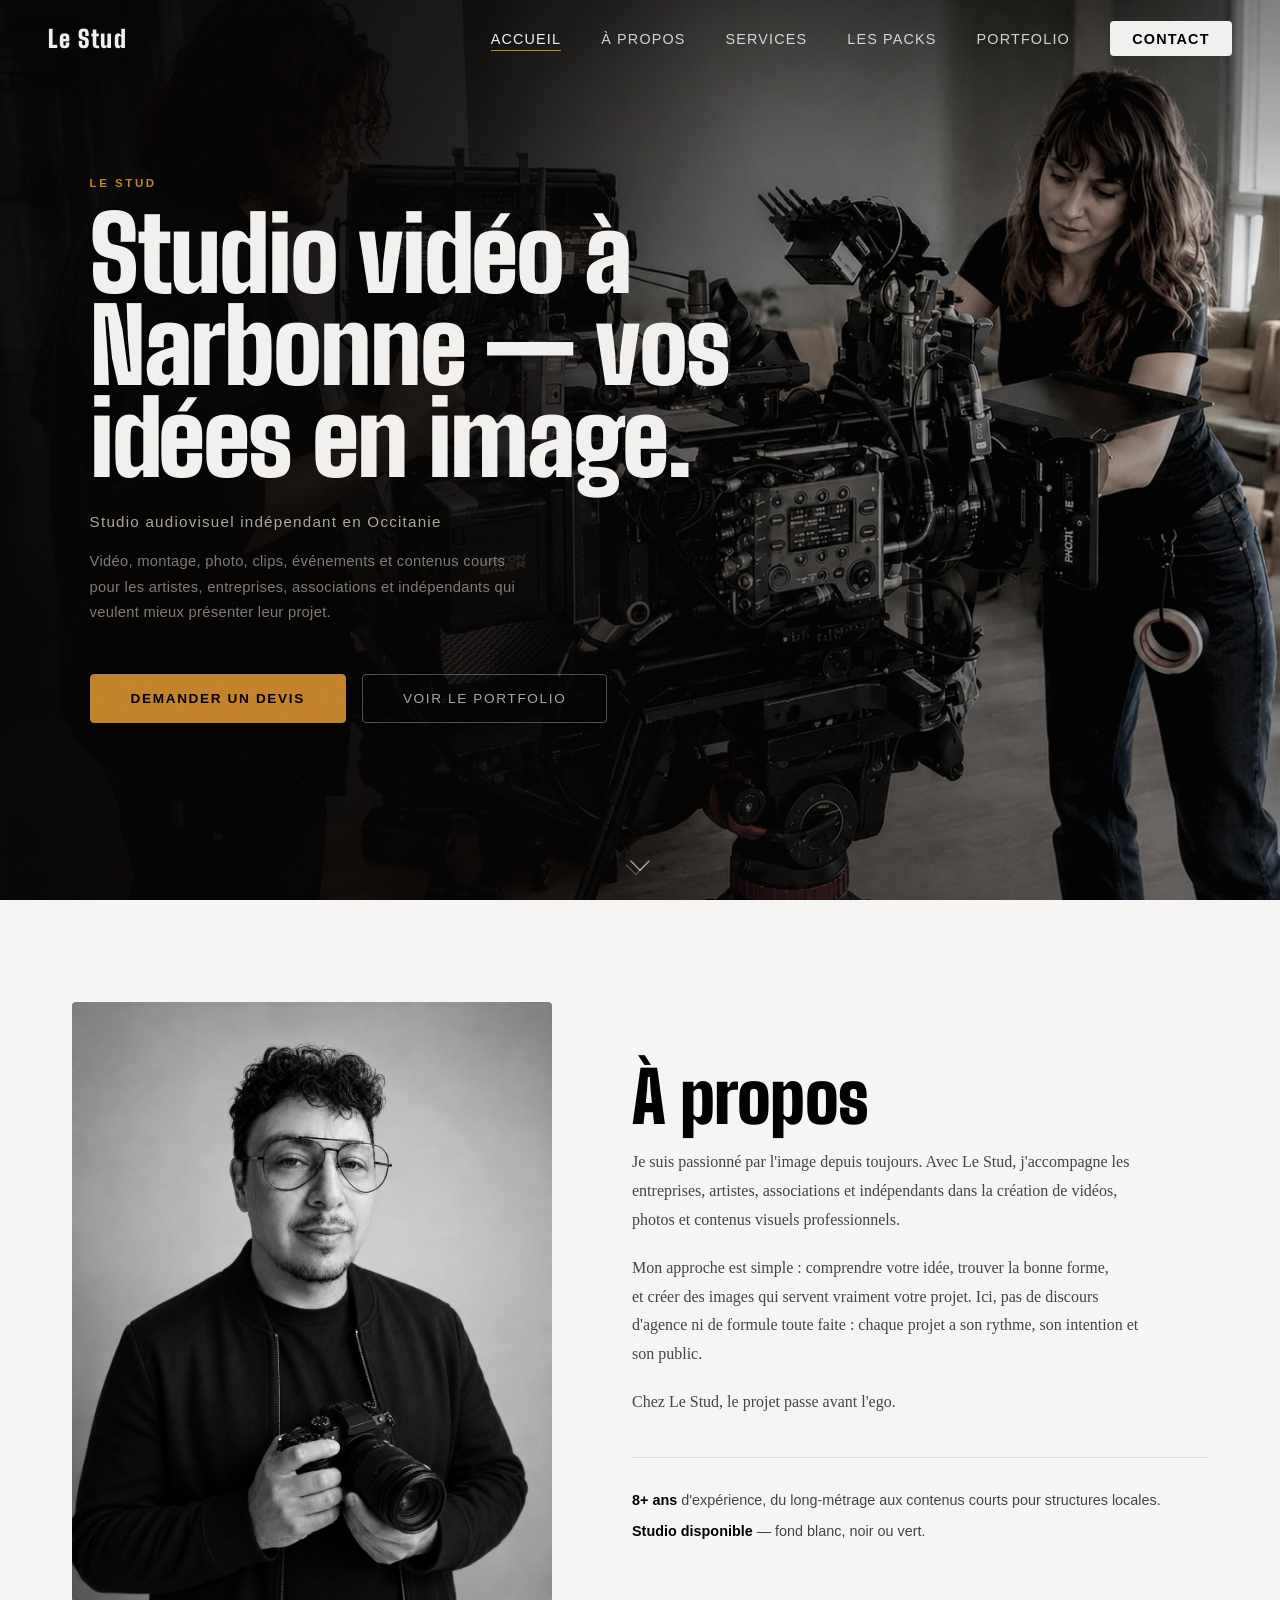
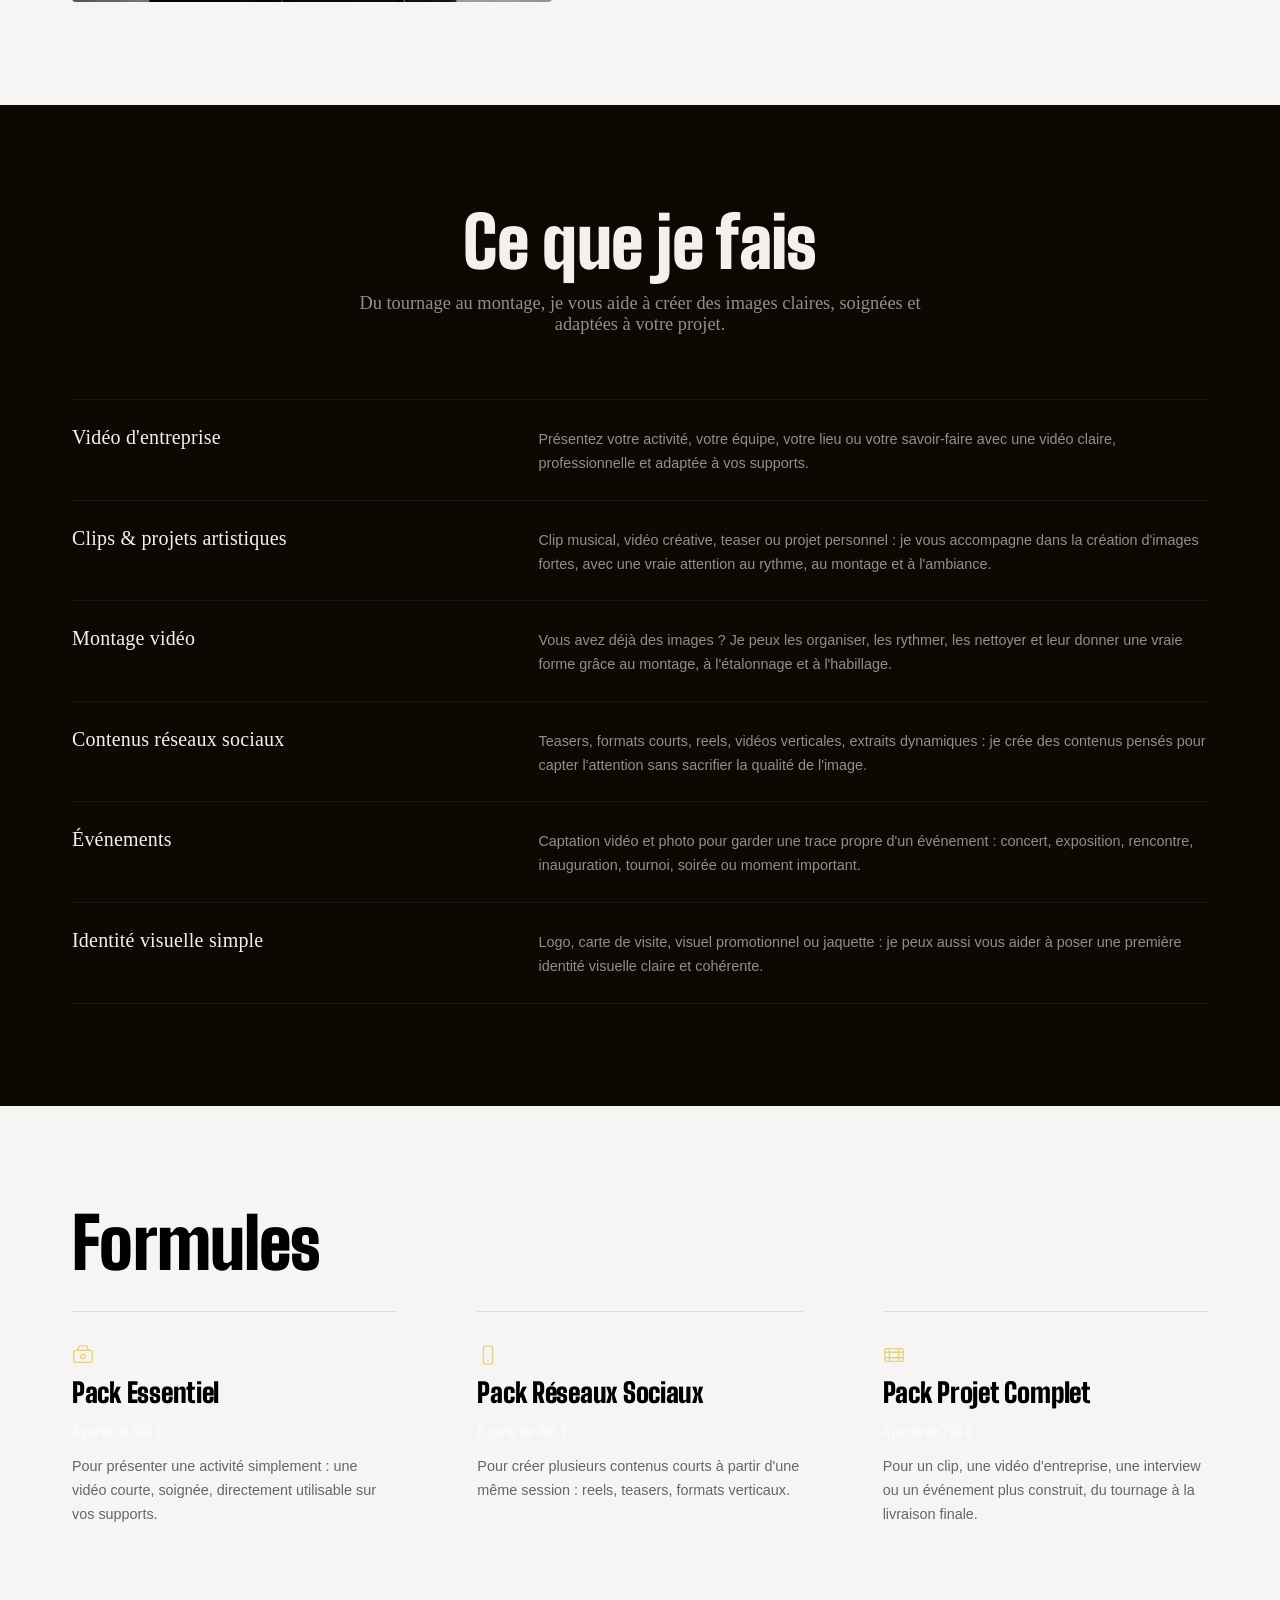
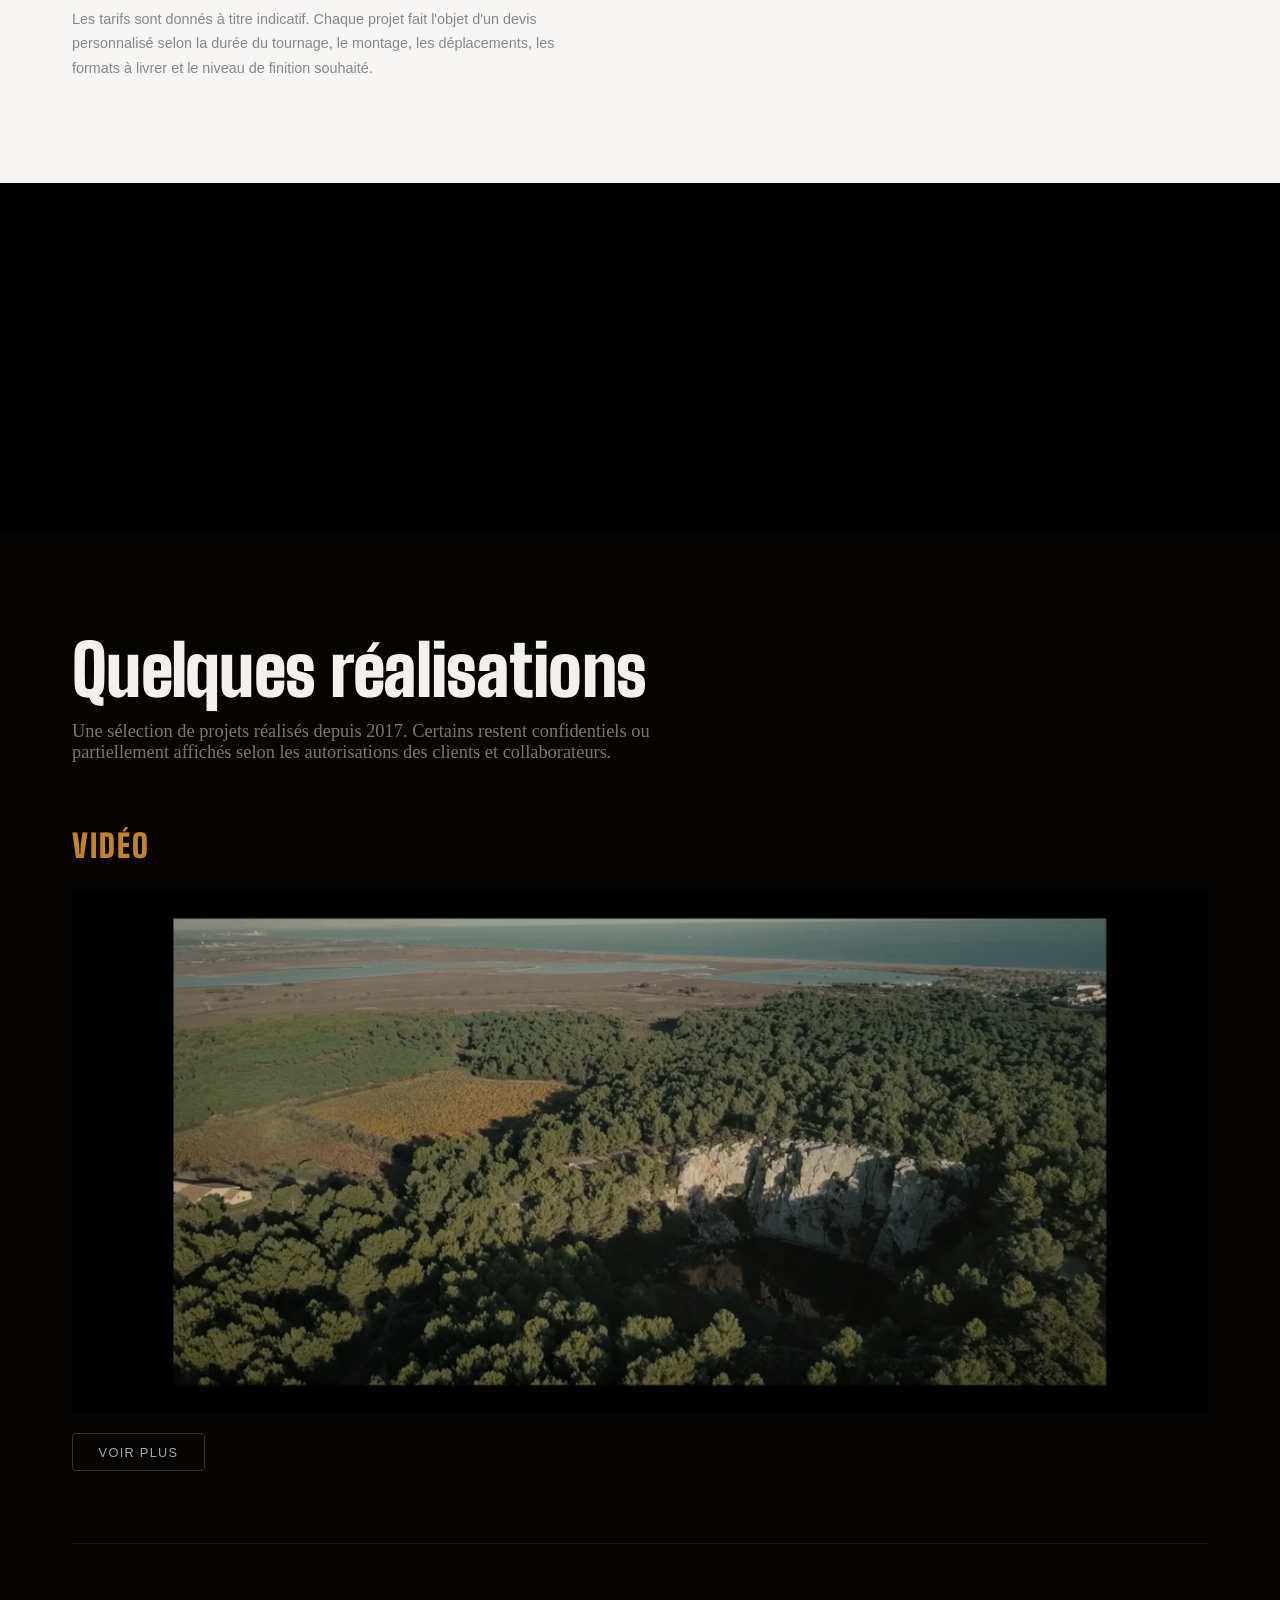
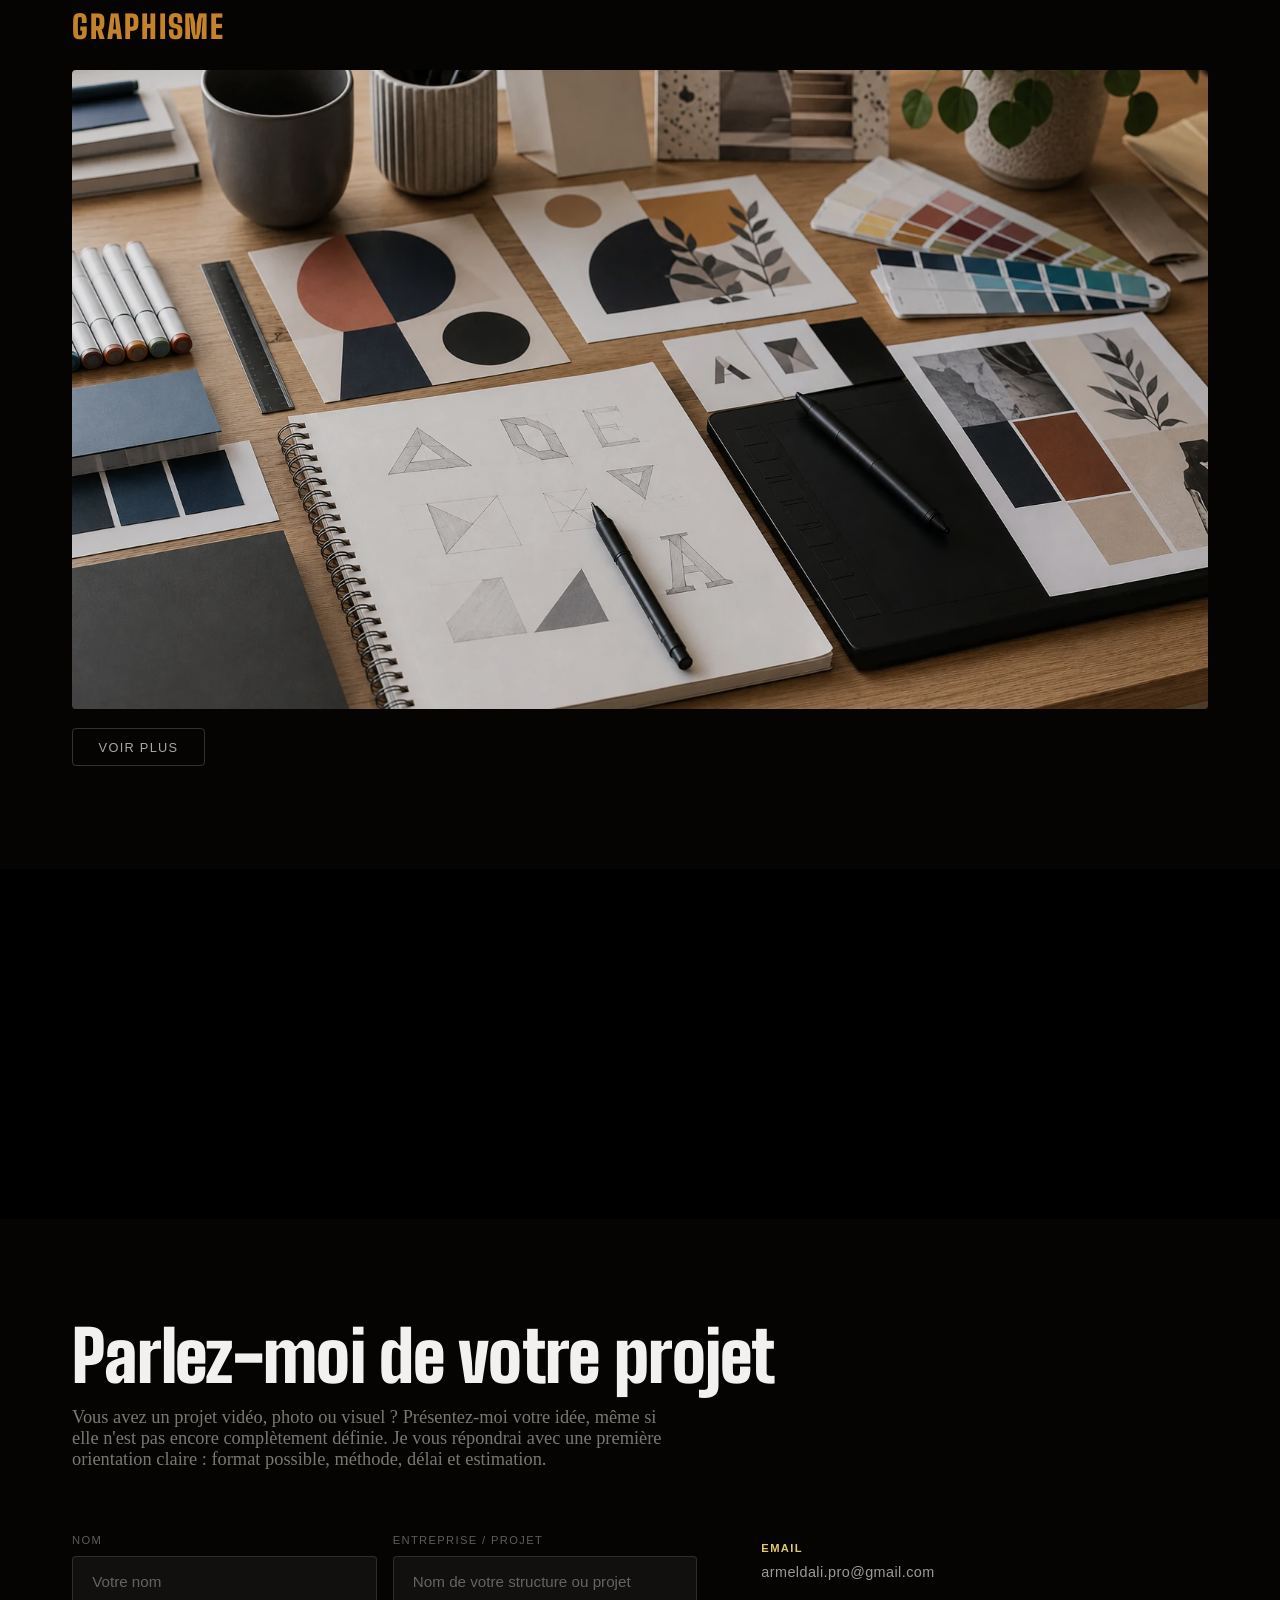
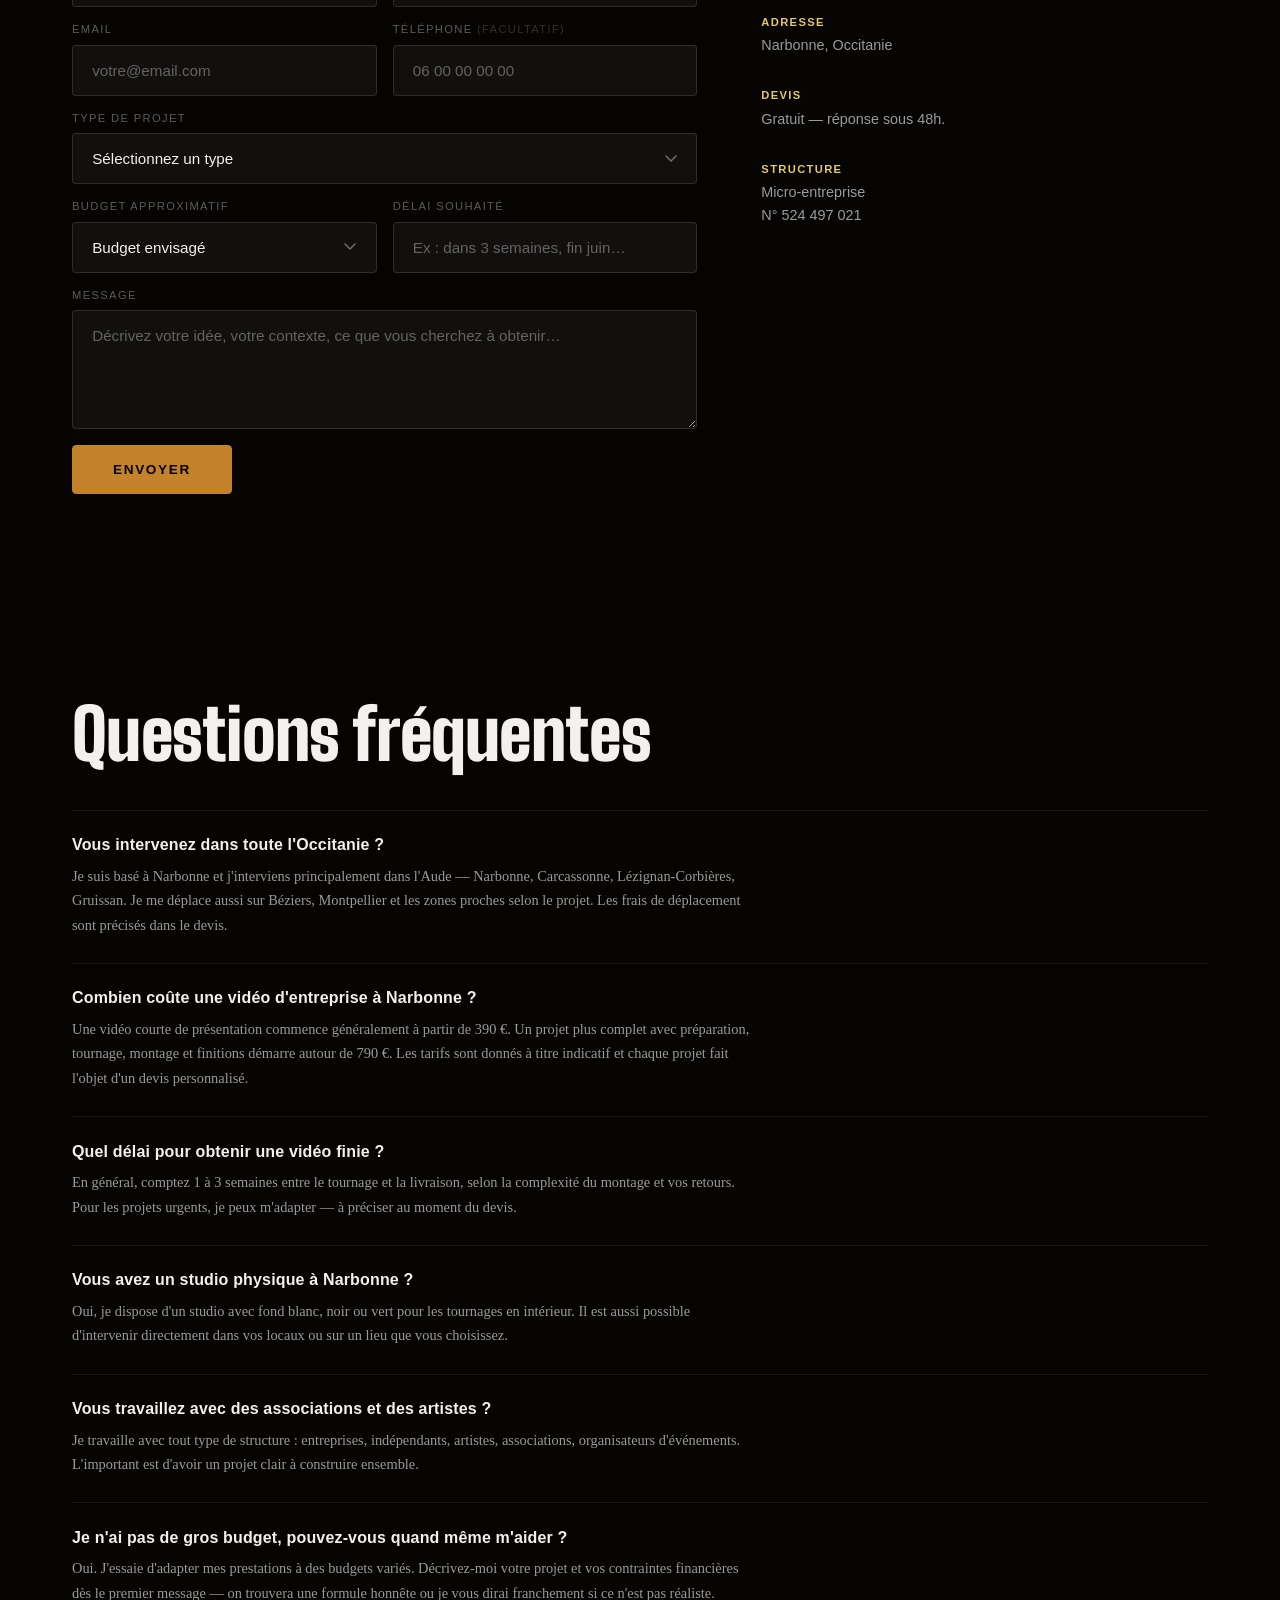
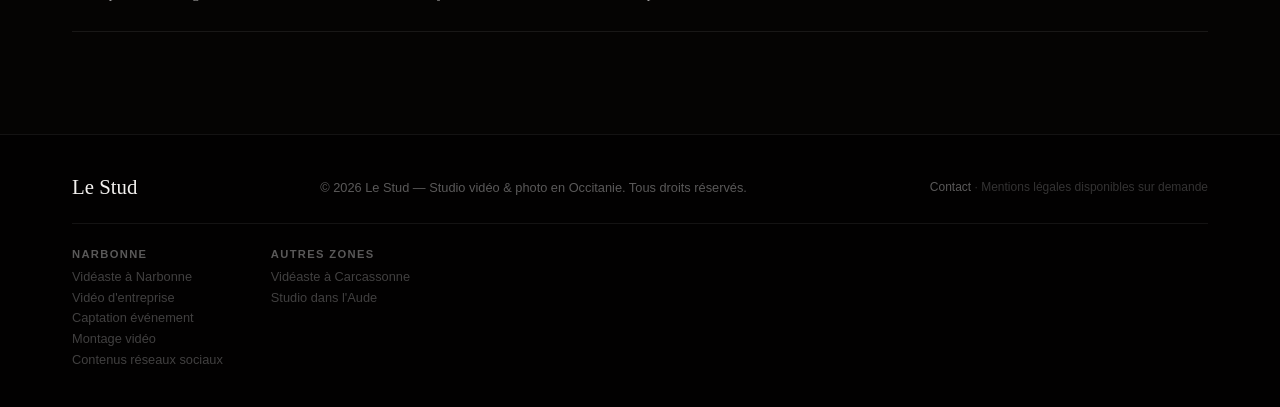
==== commit 0cc58b4d: "packs : passage en fond blanc (alternance clair/sombre) - index.html : section-dark → section-light " ====
--- a/index.html
+++ b/index.html
@@ -100,7 +100,7 @@
   </section>
 
   <!-- PACKS -->
-  <section id="packs" class="section section-dark">
+  <section id="packs" class="section section-light">
     <div class="container">
       <h2 class="section-title left reveal" id="packsTitle">Formules</h2>
       <div class="packs-grid reveal-stagger" id="packsGrid"></div>
--- a/style.css
+++ b/style.css
@@ -516,7 +516,7 @@
 
 /* Services — soft sage tint, friendly and calm */
 #services {
-  background: oklch(14% 0.018 65);
+  background: var(--dark);
   color: var(--white);
 }
 
@@ -599,6 +599,20 @@
   color: rgba(255,255,255,0.4);
   line-height: 1.7;
   max-width: 65ch;
+}
+
+/* Packs — fond blanc */
+#packs .pack-item {
+  border-top-color: rgba(0,0,0,0.1);
+}
+#packs .pack-item h3 {
+  color: var(--black);
+}
+#packs .pack-item p:not(.pack-price) {
+  color: #666;
+}
+#packs .pack-note {
+  color: #888;
 }
 
 /* ===========================
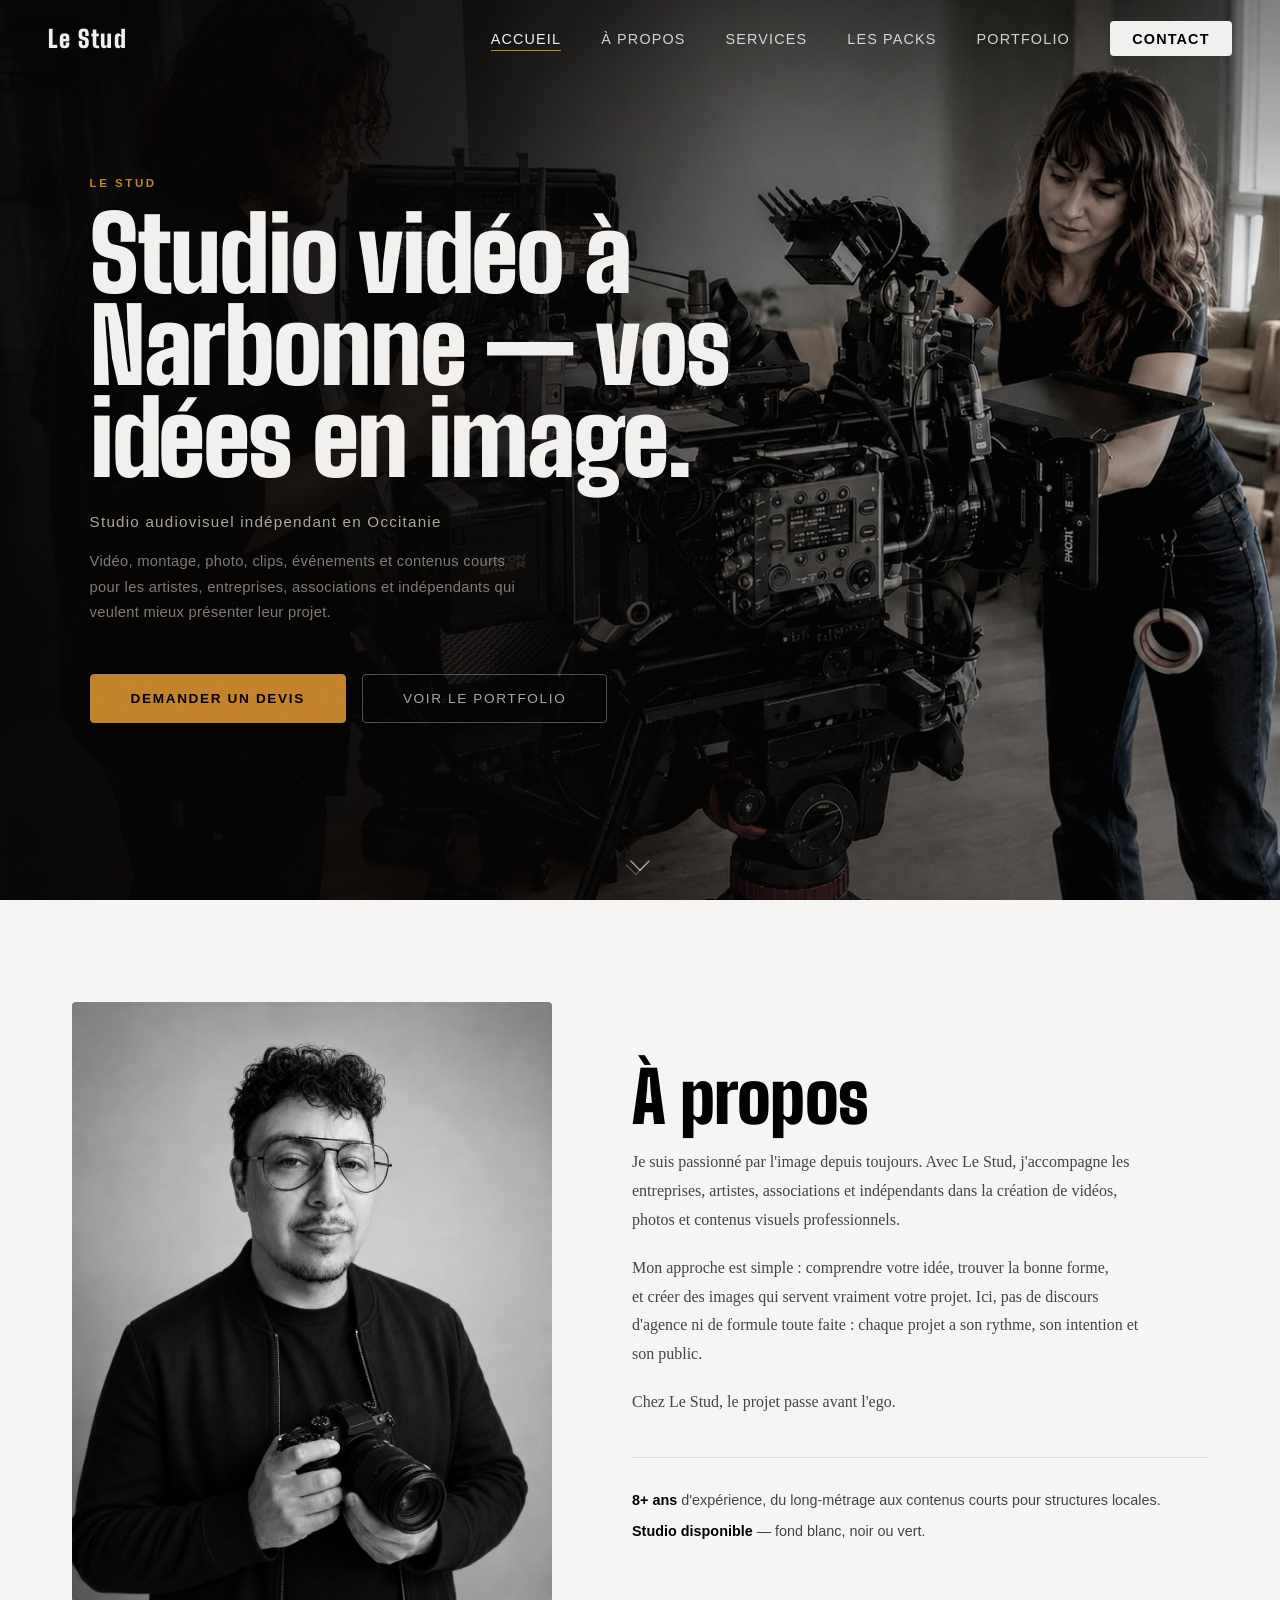
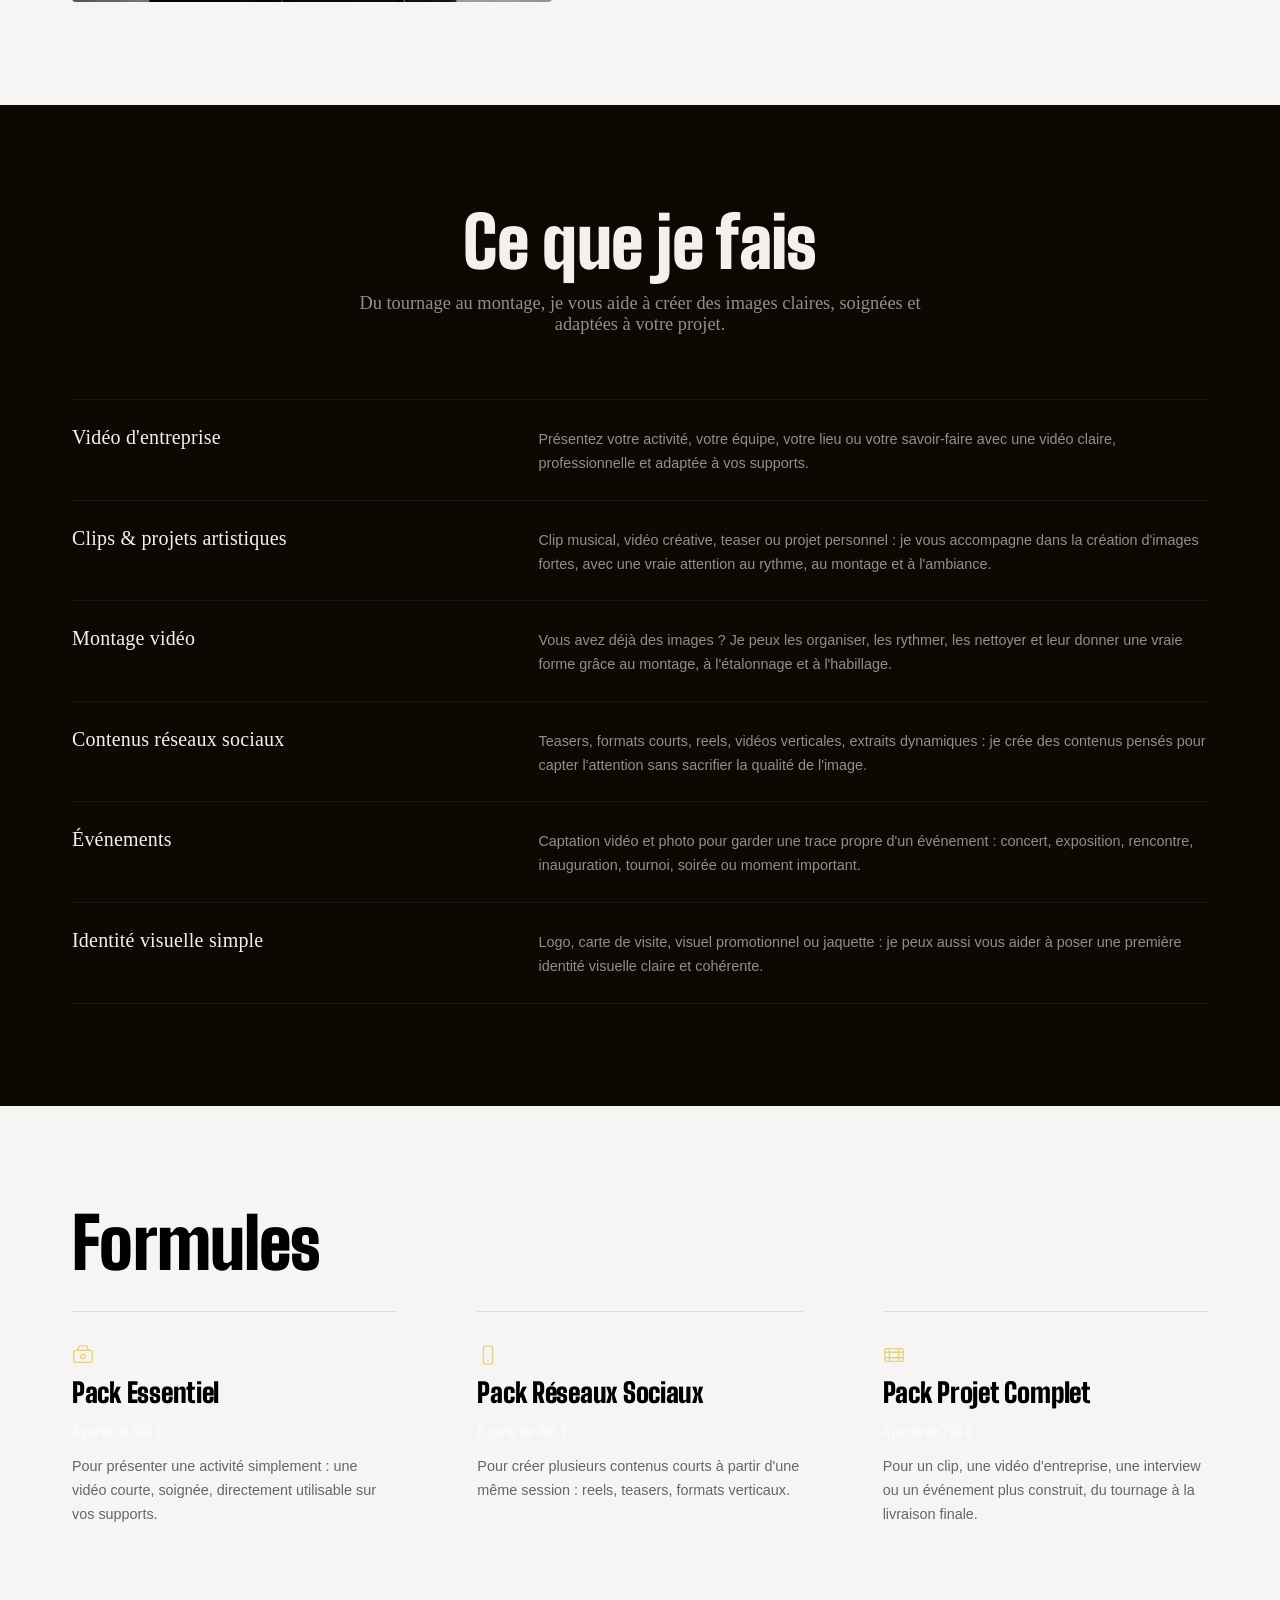
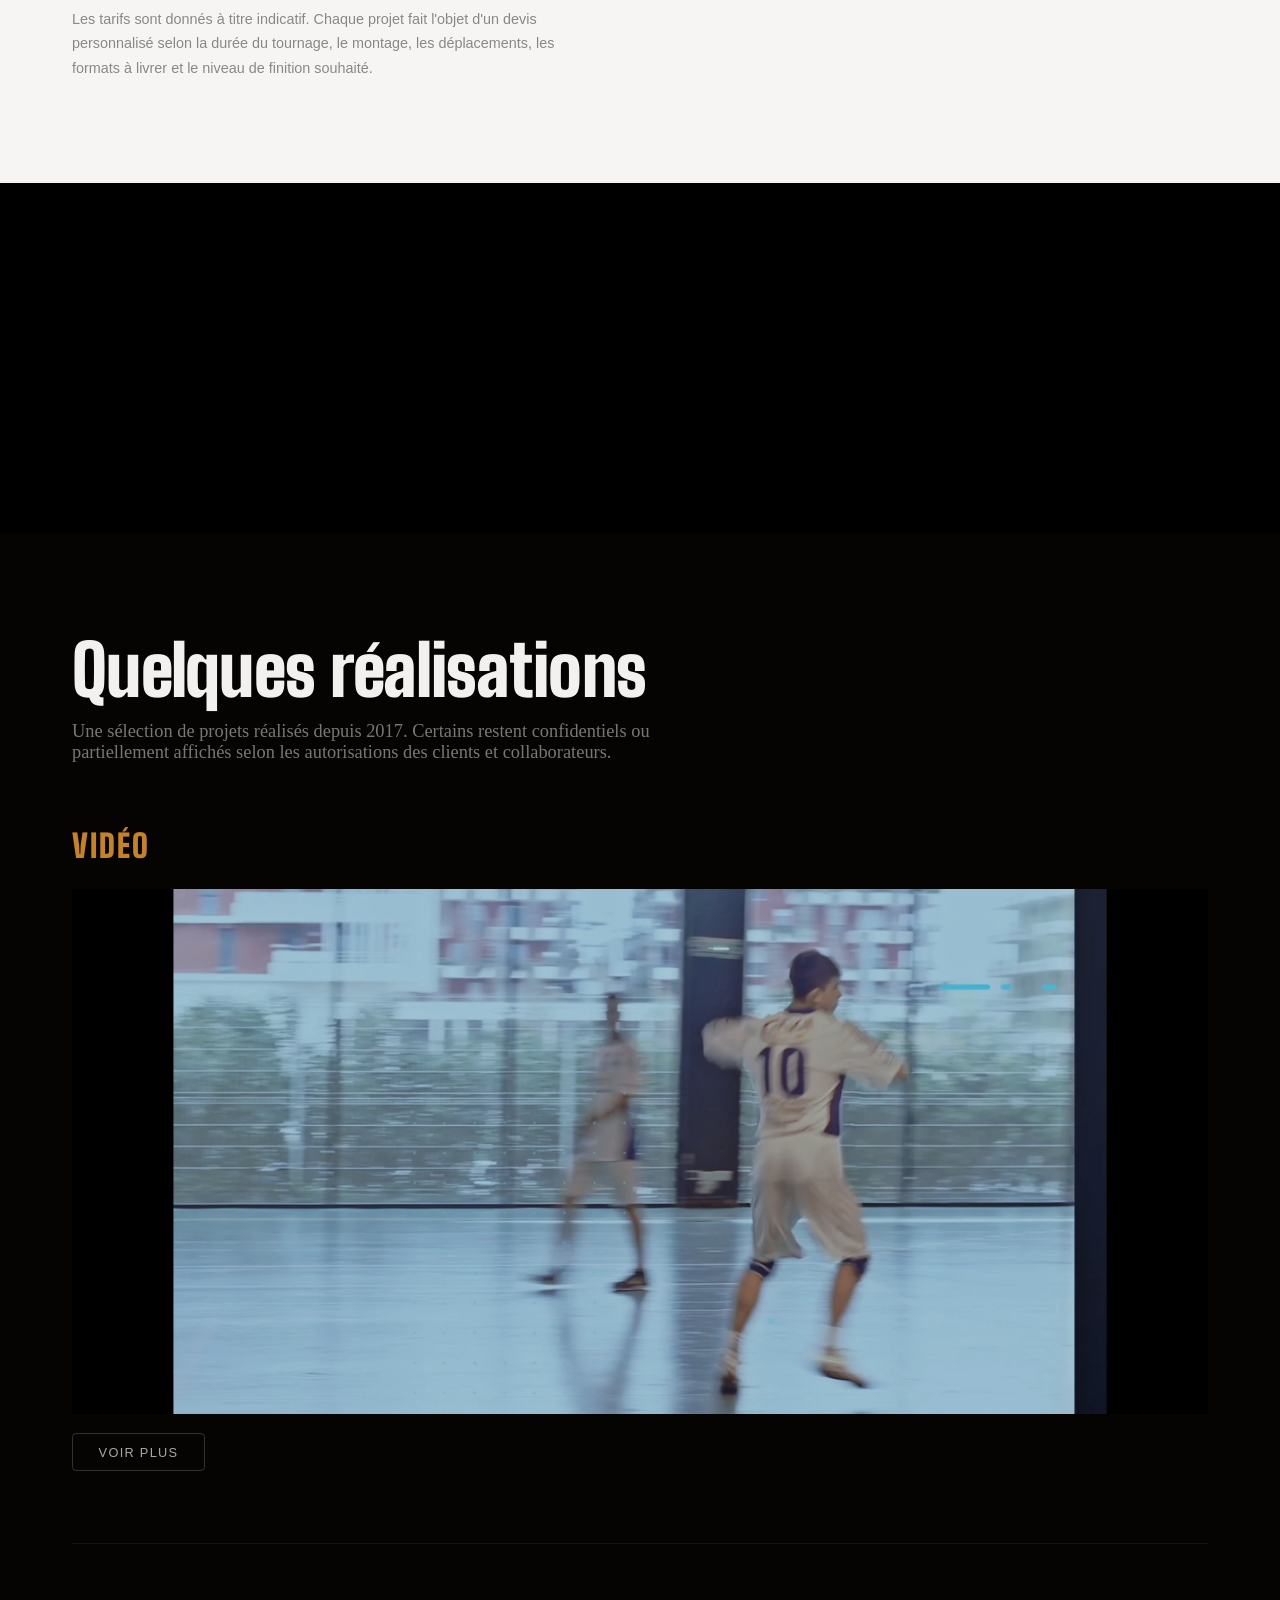
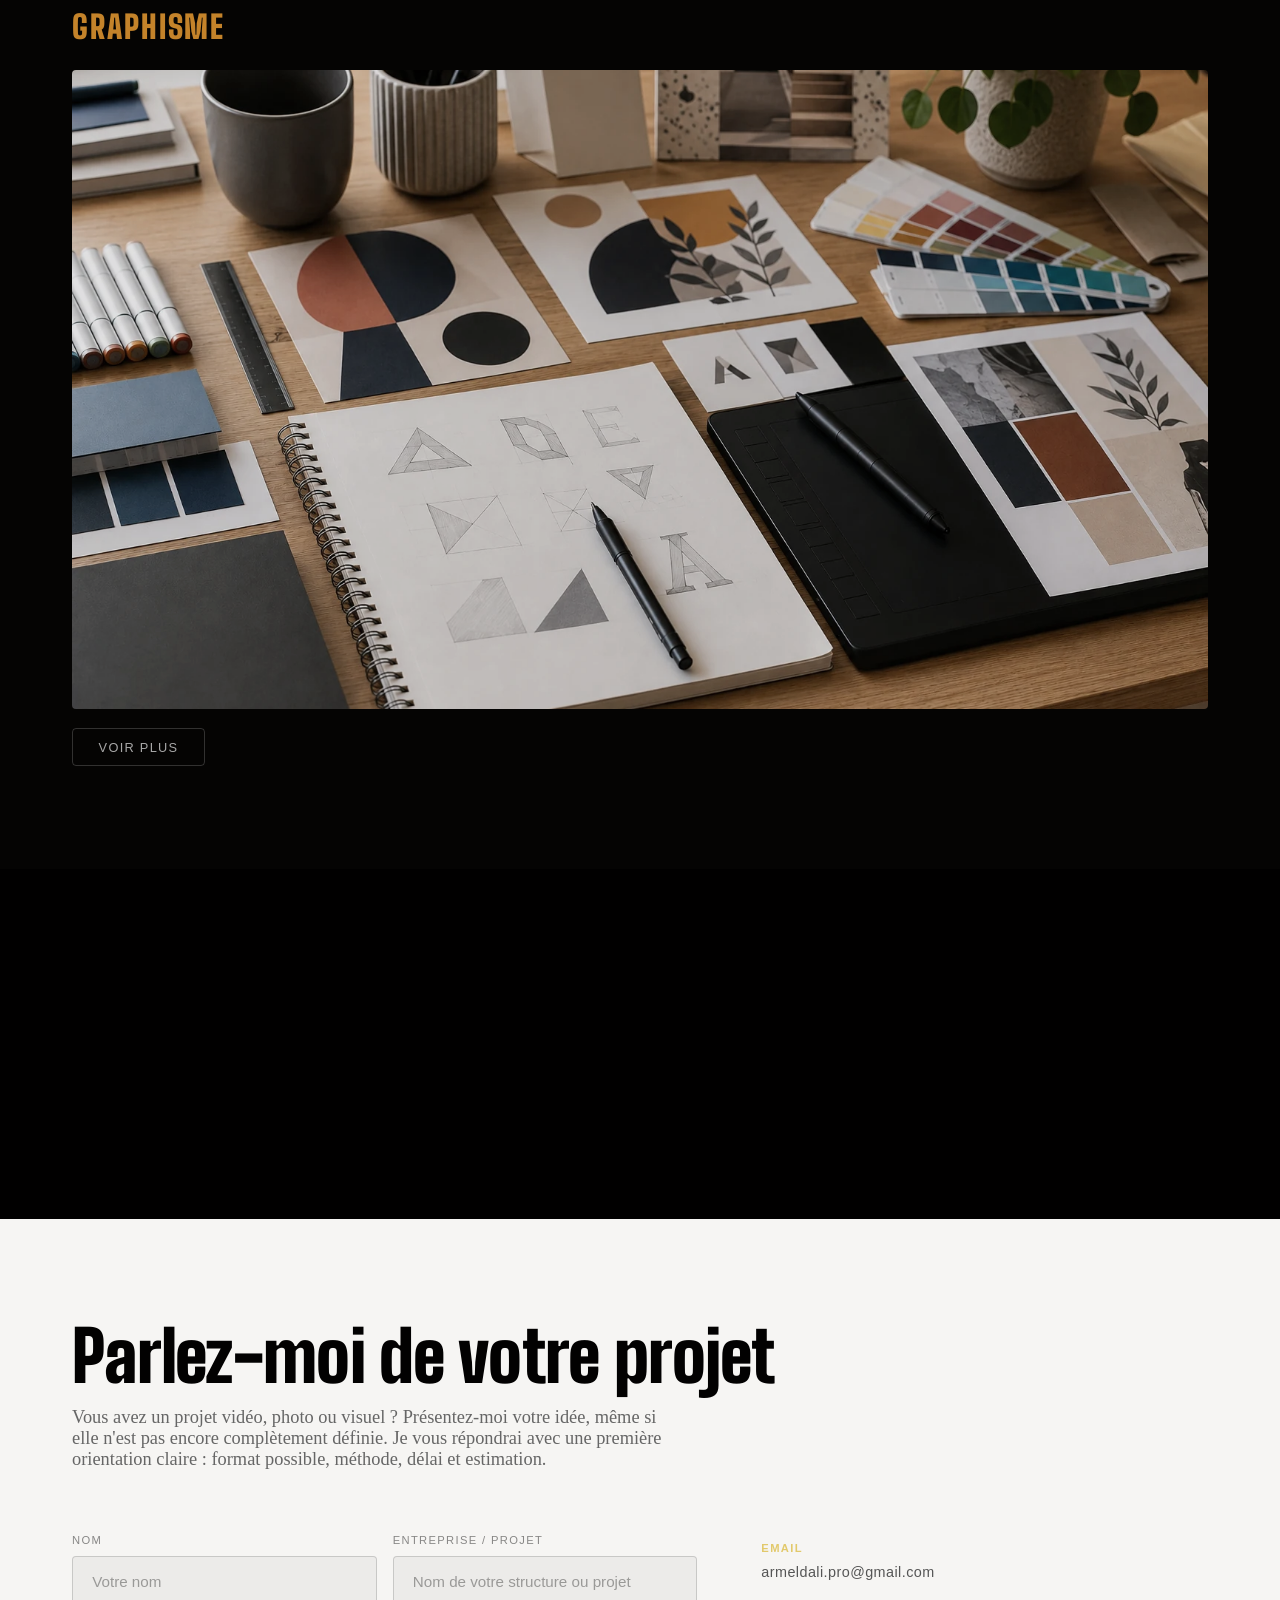
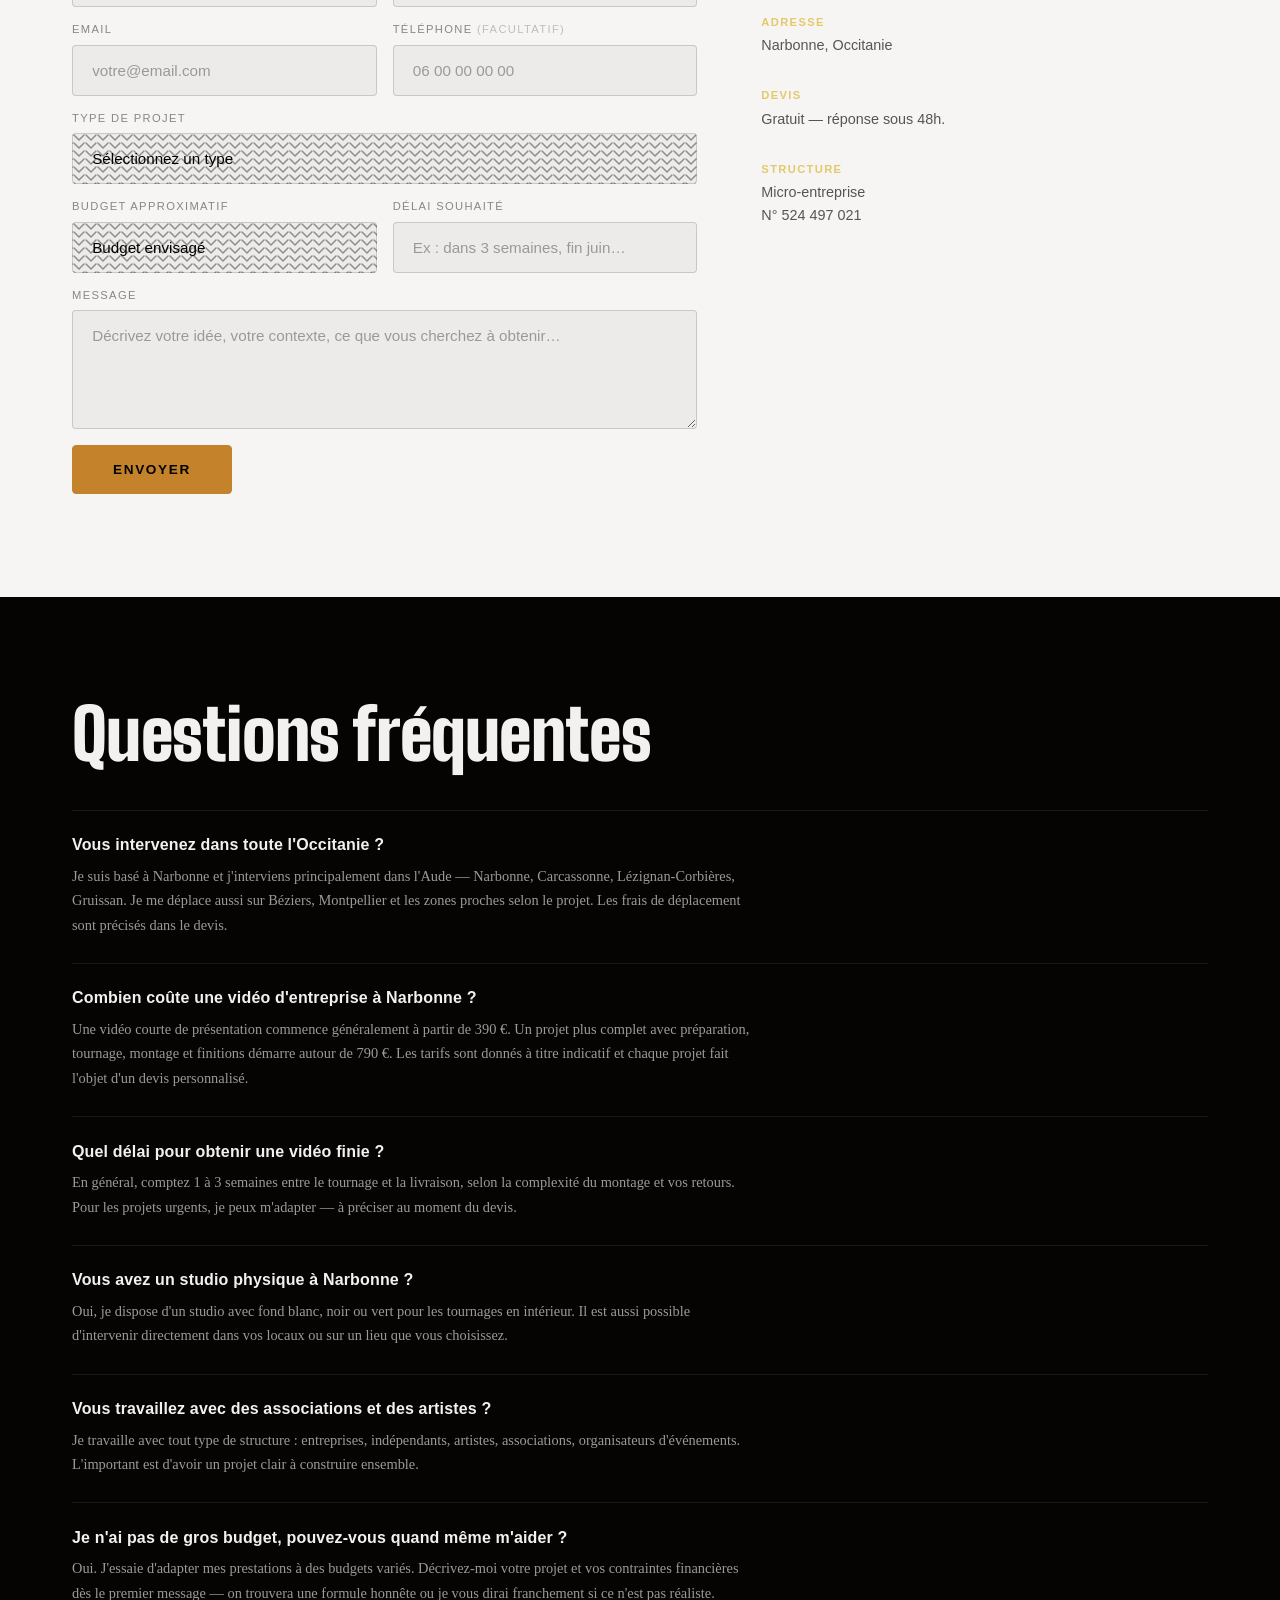
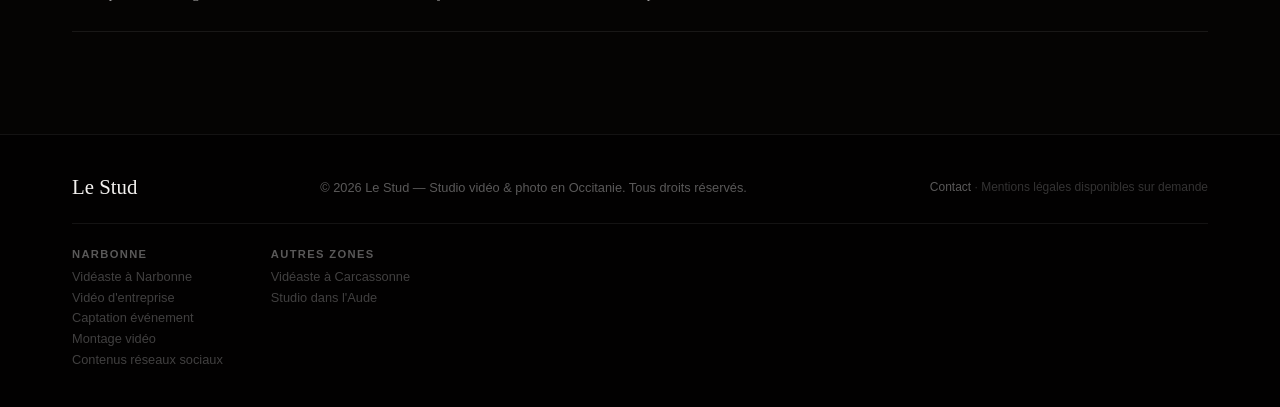
==== commit 82f504cf: "contact : passage en fond blanc (alternance clair/sombre) - index.html : section-dark → section-ligh" ====
--- a/index.html
+++ b/index.html
@@ -150,7 +150,7 @@
   <div class="parallax parallax-sep" style="background-image: url('./images/paysage-creissels-aveyron-occitanie-le-stud.jpeg');"></div>
 
   <!-- CONTACT -->
-  <section id="contact" class="section section-dark">
+  <section id="contact" class="section section-light">
     <div class="container">
       <h2 class="section-title left reveal" id="contactTitle">Un projet en tête ?</h2>
       <p class="section-subtitle left reveal" id="contactSubtitle">Même si votre idée n'est pas encore complètement définie, présentez-la moi. Je vous répondrai avec une première orientation claire : format possible, méthode, délai et estimation.</p>
--- a/style.css
+++ b/style.css
@@ -1127,6 +1127,47 @@
   line-height: 1.6;
 }
 
+/* Contact — fond blanc */
+#contact .contact-form input,
+#contact .contact-form textarea,
+#contact .contact-form select {
+  background: rgba(0,0,0,0.04);
+  border-color: rgba(0,0,0,0.15);
+  color: var(--black);
+}
+
+#contact .contact-form select {
+  background-image: url("data:image/svg+xml,%3Csvg xmlns='http://www.w3.org/2000/svg' width='12' height='8' viewBox='0 0 12 8'%3E%3Cpath d='M1 1l5 5 5-5' stroke='rgba(0,0,0,0.4)' stroke-width='1.5' fill='none' stroke-linecap='round'/%3E%3C/svg%3E");
+}
+
+#contact .contact-form select option {
+  background: var(--off-white);
+  color: var(--black);
+}
+
+#contact .contact-form input::placeholder,
+#contact .contact-form textarea::placeholder {
+  color: rgba(0,0,0,0.35);
+}
+
+#contact .contact-form input:focus,
+#contact .contact-form textarea:focus,
+#contact .contact-form select:focus {
+  border-color: var(--accent2);
+}
+
+#contact .contact-label {
+  color: rgba(0,0,0,0.45);
+}
+
+#contact .contact-item p {
+  color: #555;
+}
+
+#contact .contact-info {
+  border-left: none;
+}
+
 /* ===========================
    FAQ
 =========================== */
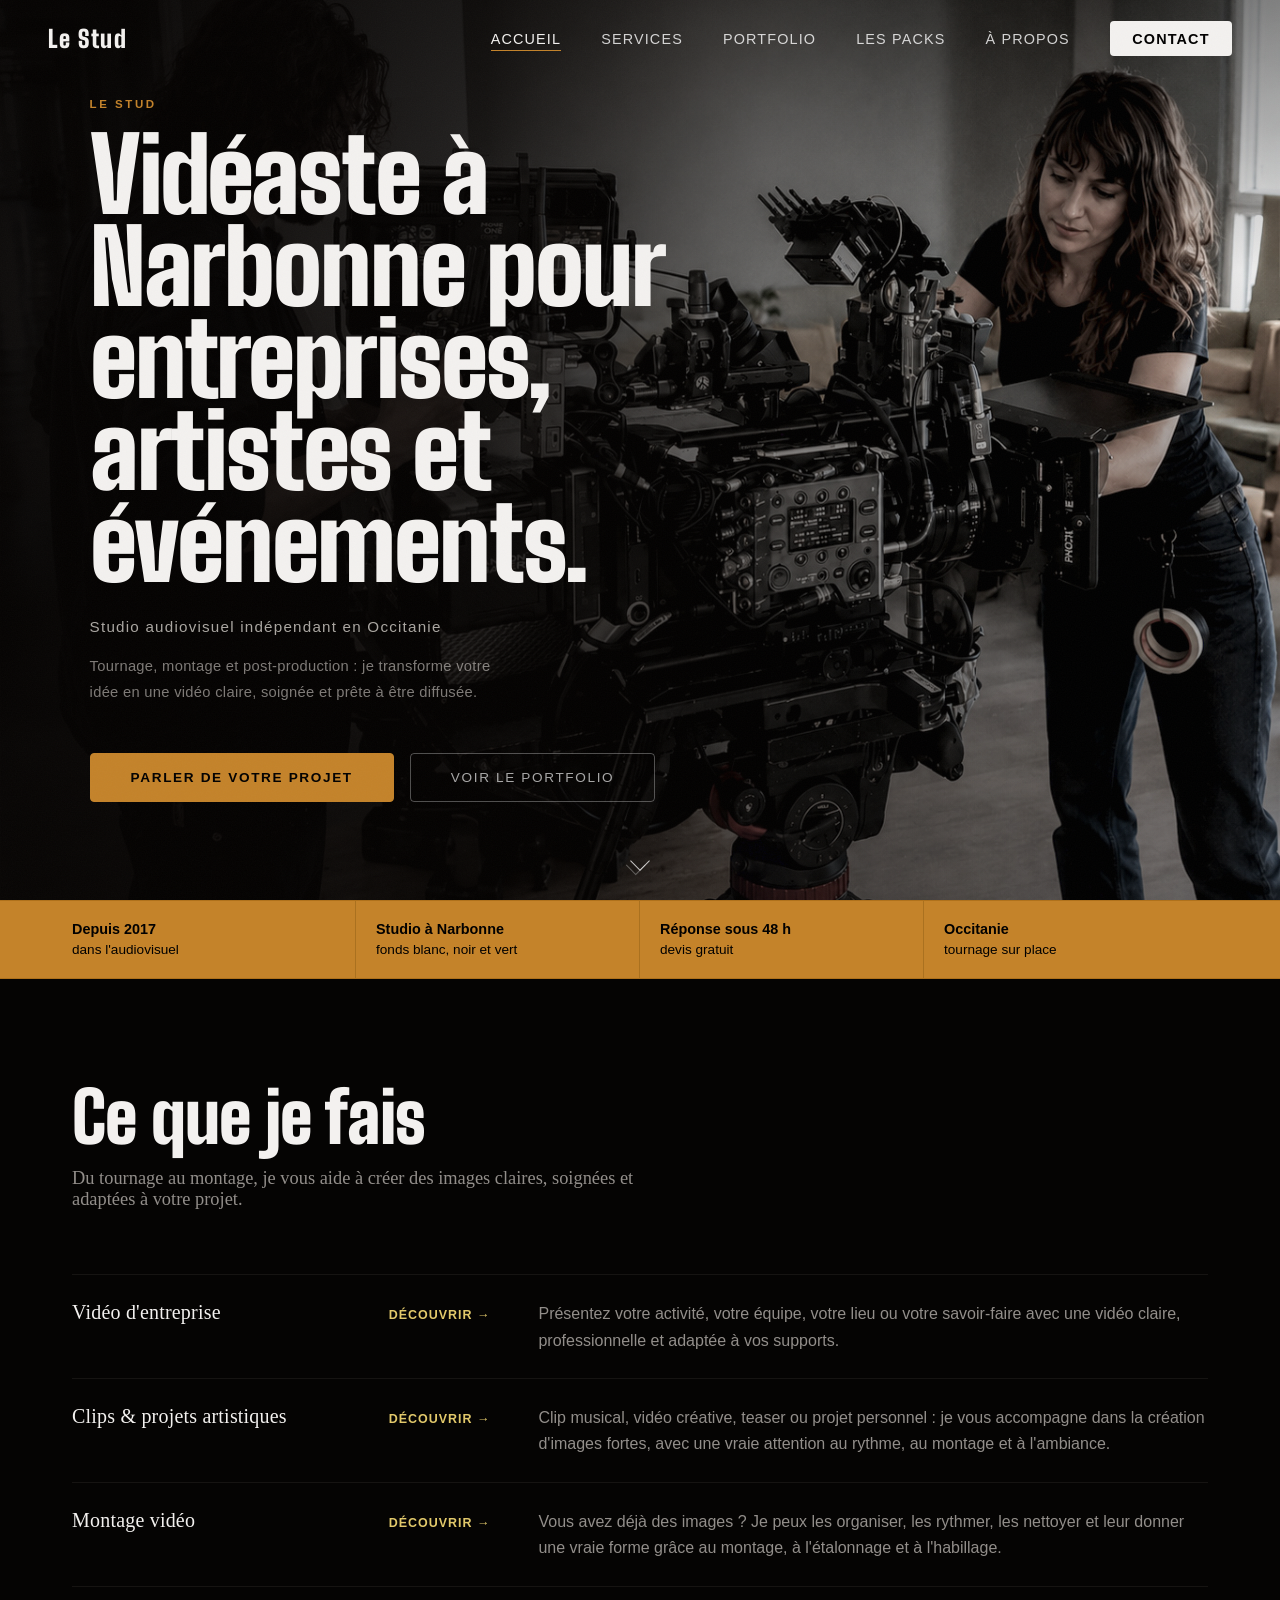
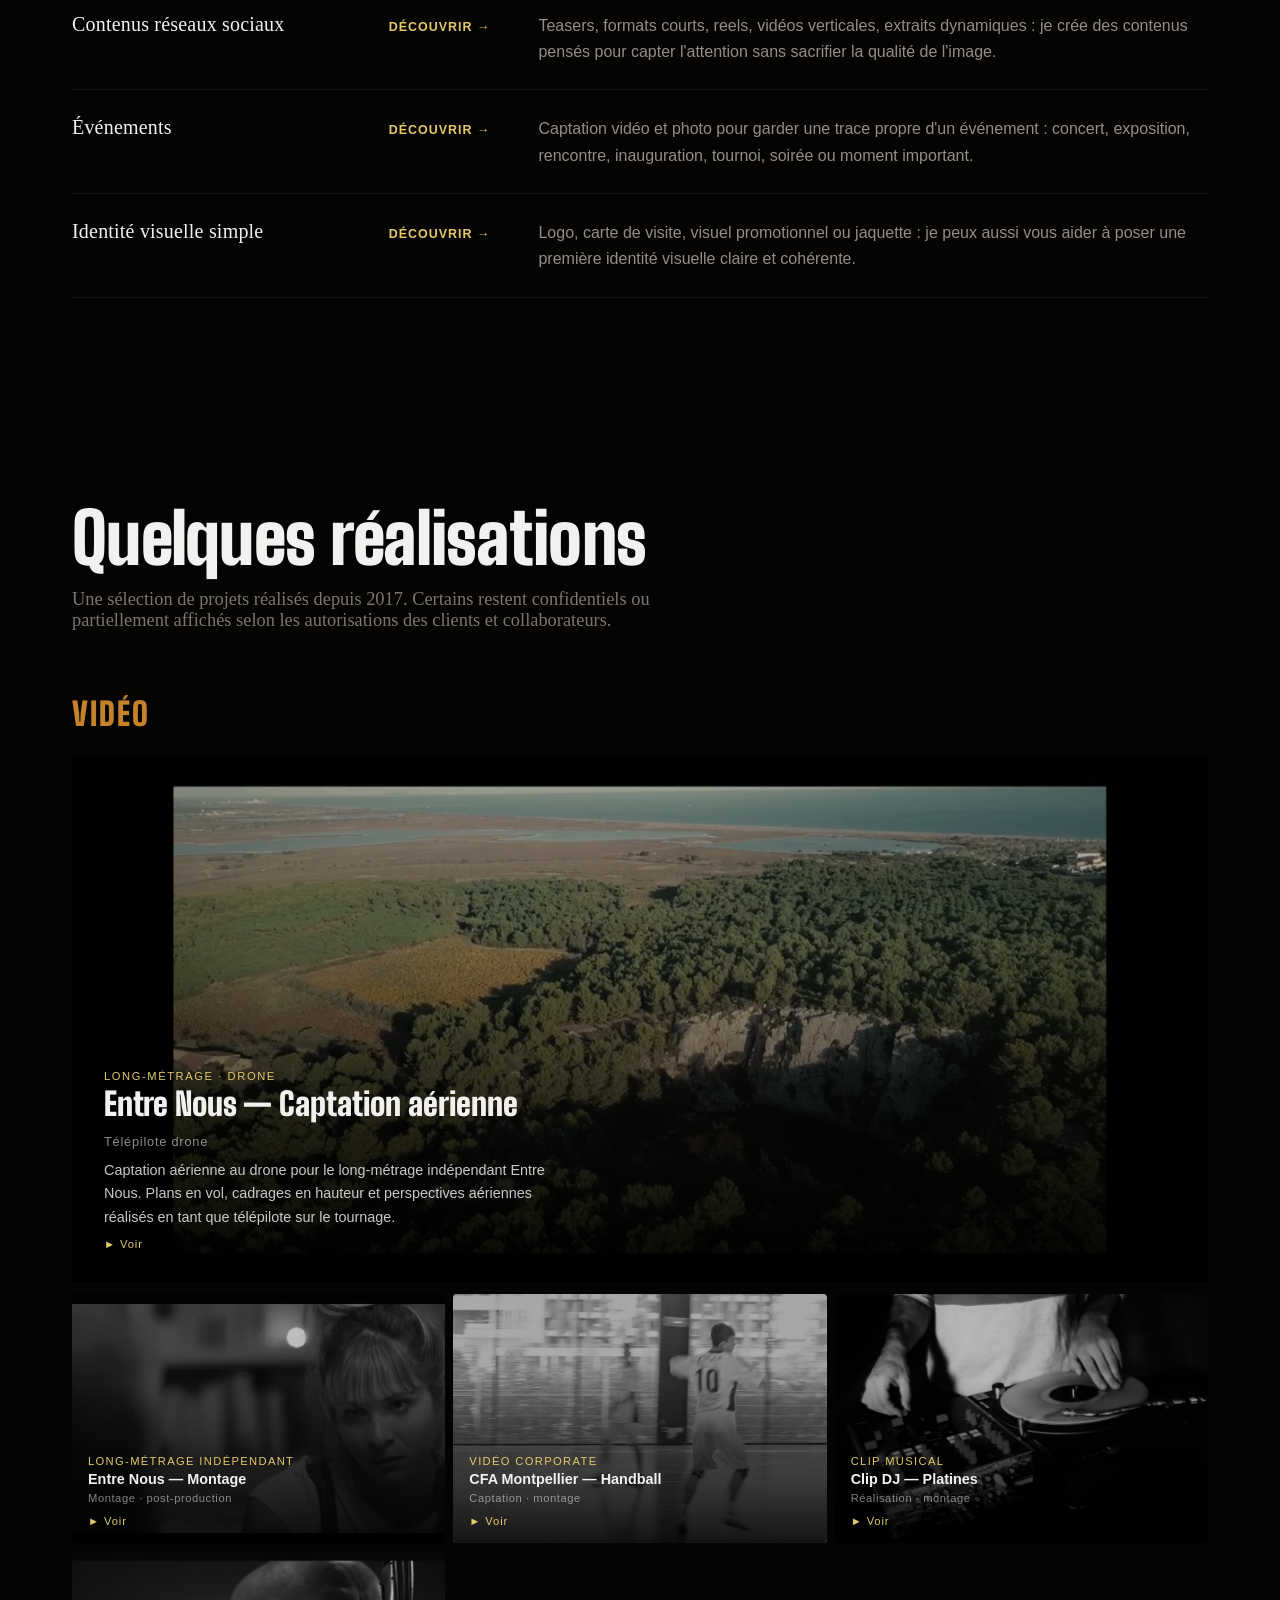
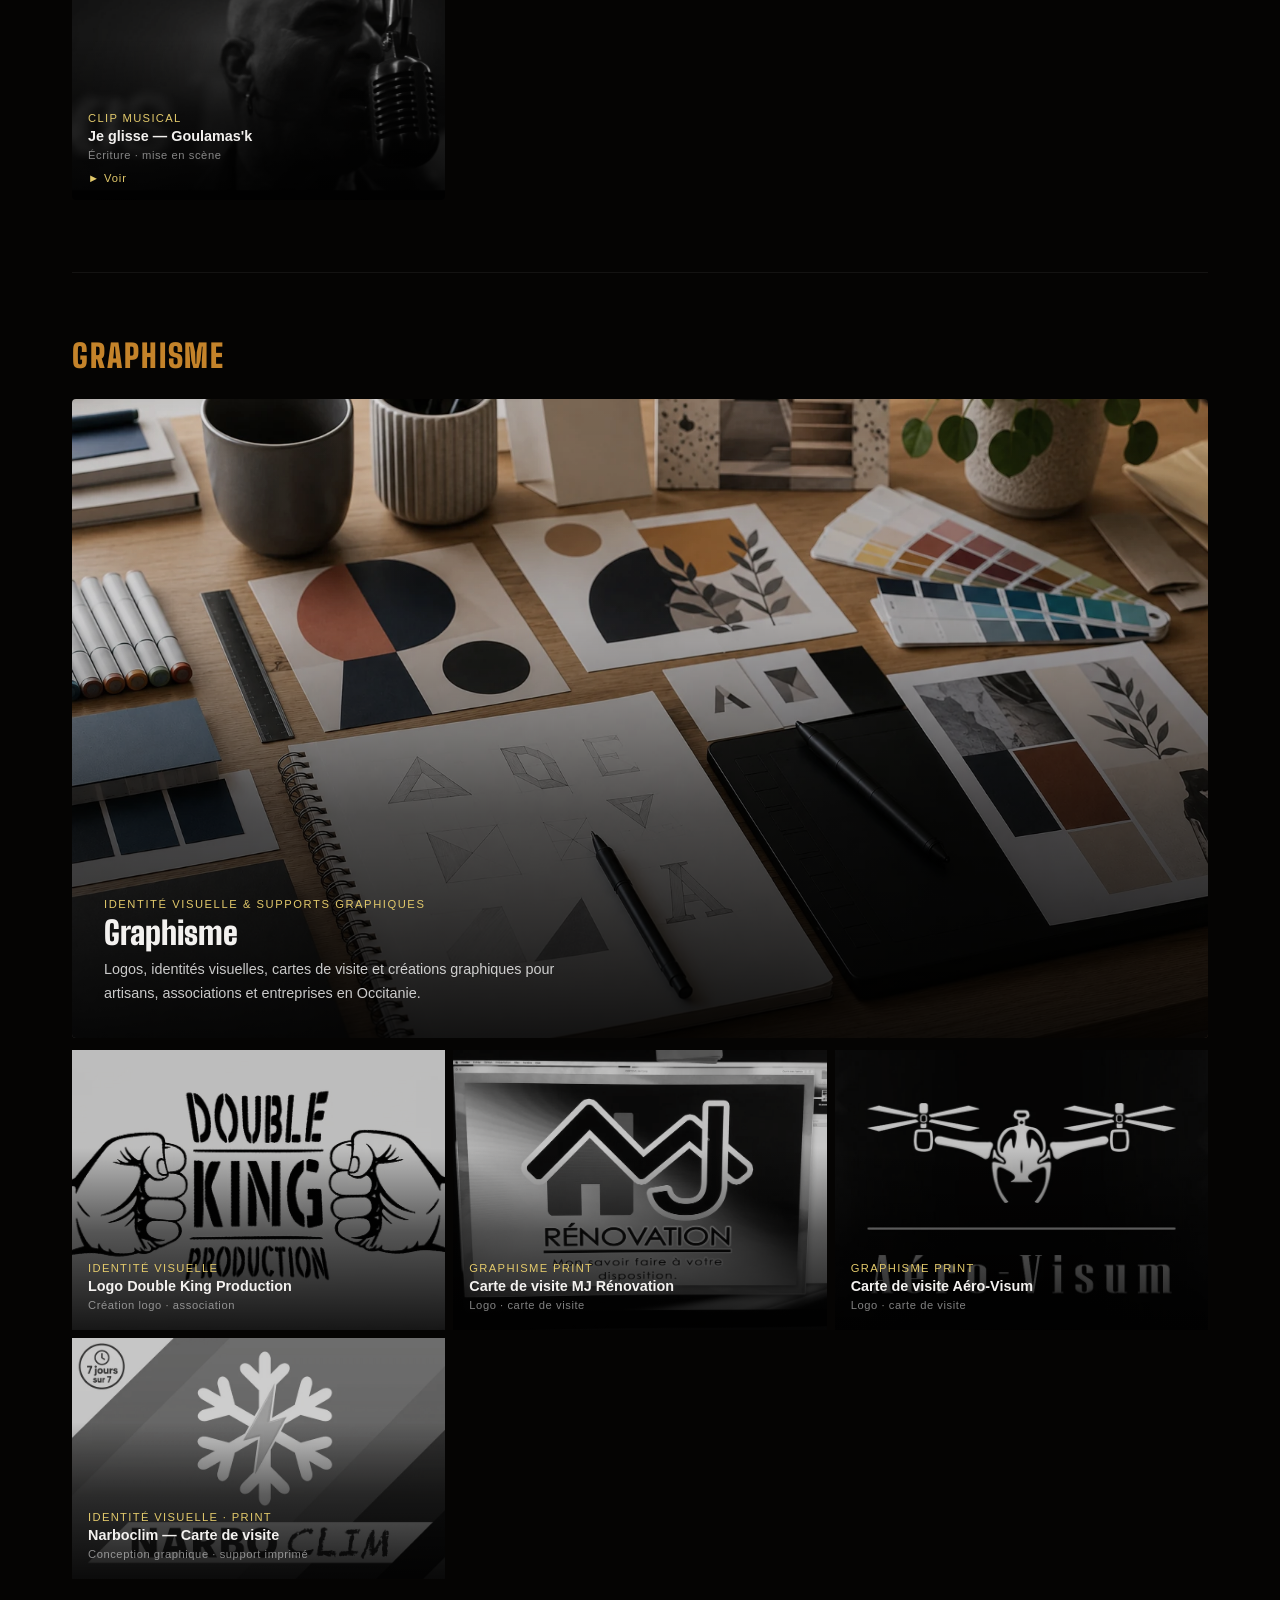
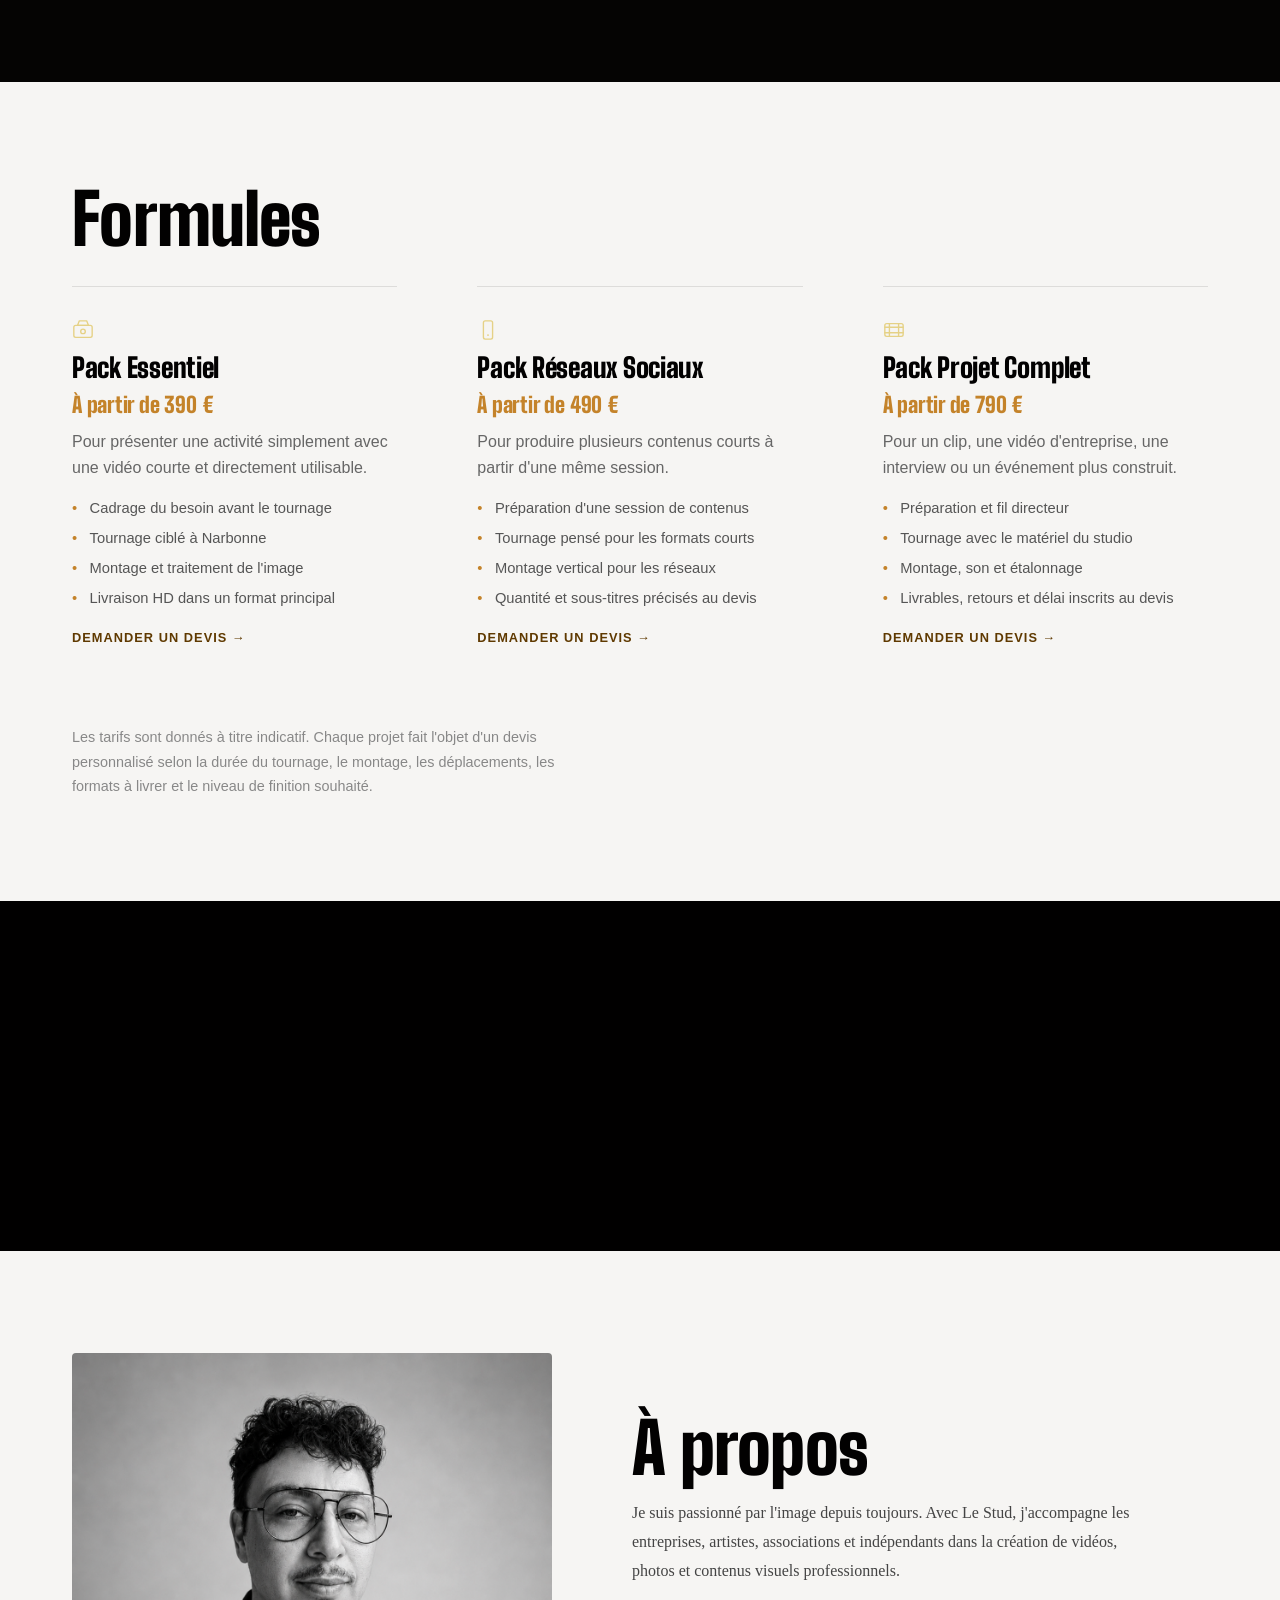
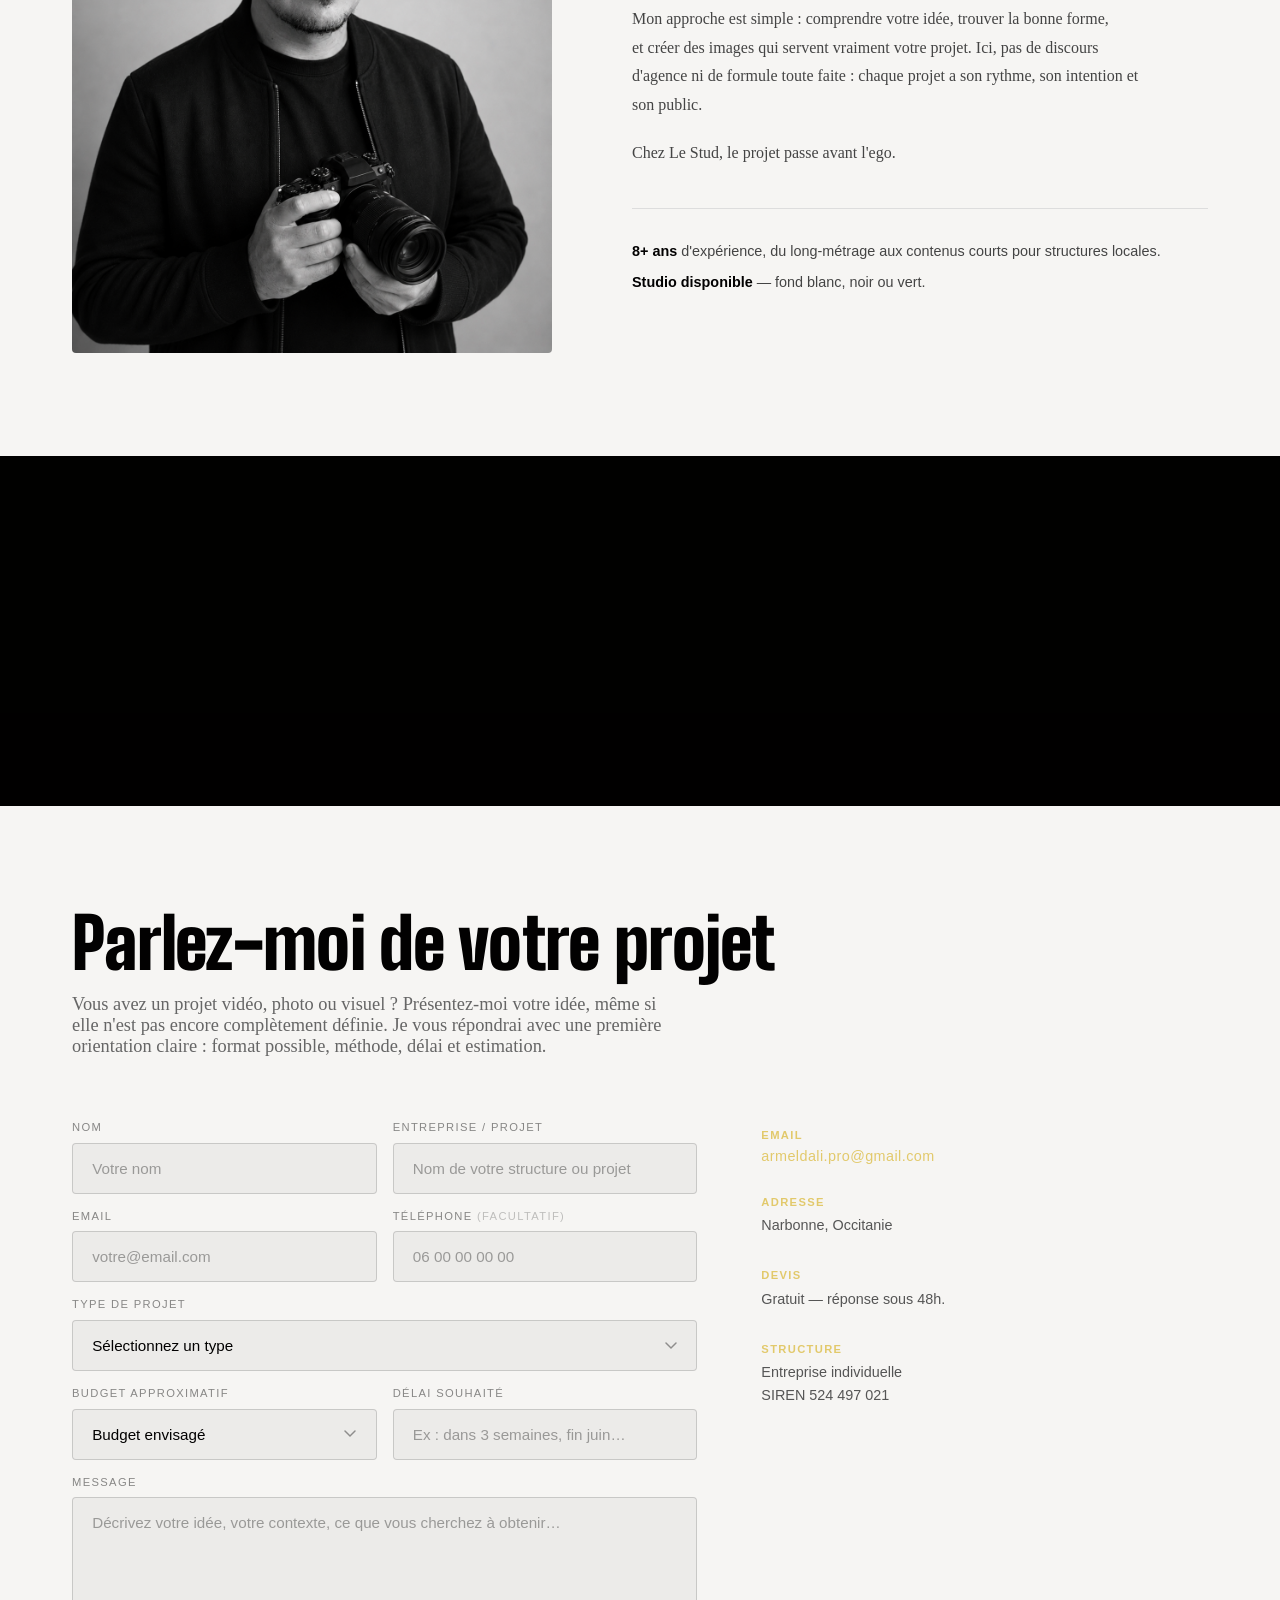
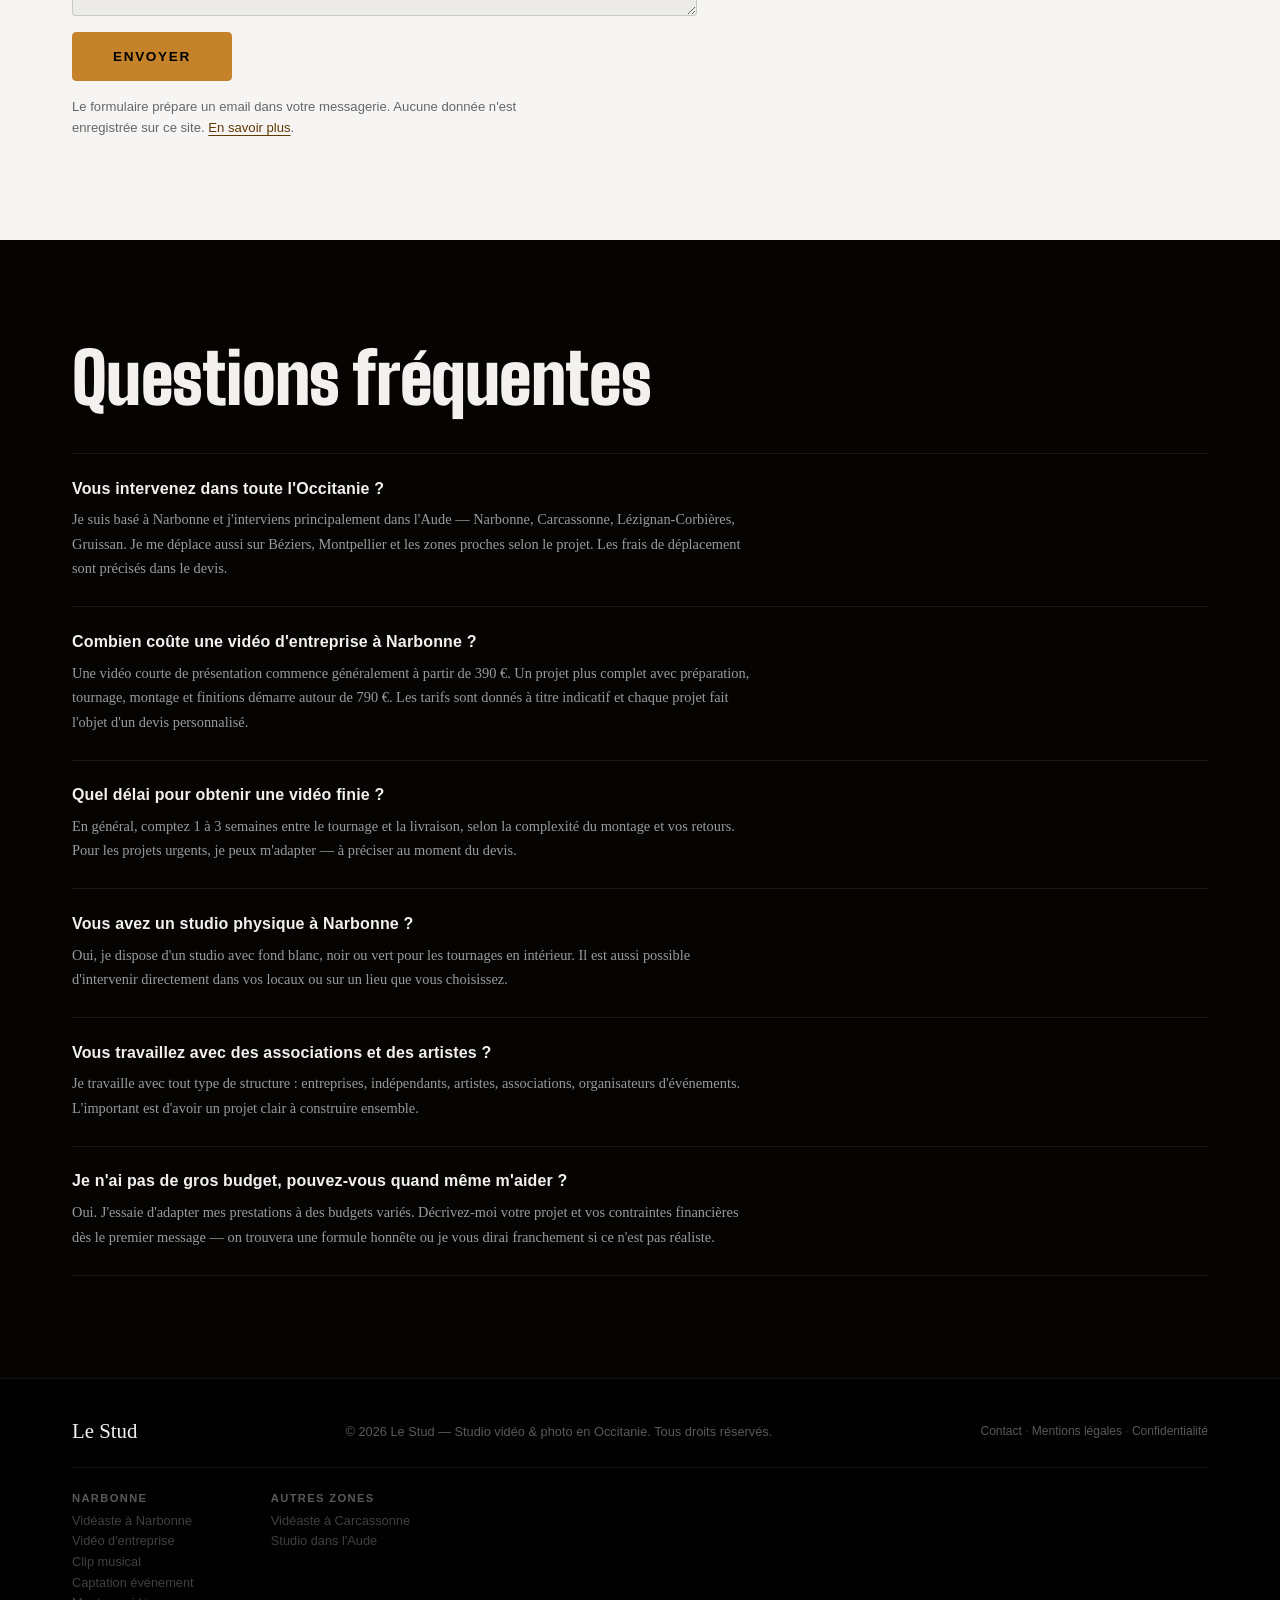
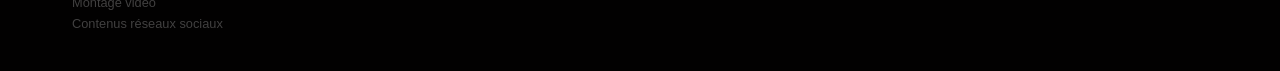
==== commit e7a71685: "Améliorer la clarté, le portfolio et le référencement sans adresse personnelle" ====
--- a/index.html
+++ b/index.html
@@ -43,13 +43,13 @@
   <!-- NAV -->
   <nav id="navbar">
     <div class="nav-logo">Le Stud</div>
-    <button class="nav-toggle" id="navToggle" aria-label="Menu">&#9776;</button>
+    <button class="nav-toggle" id="navToggle" aria-label="Ouvrir le menu" aria-expanded="false">&#9776;</button>
     <ul class="nav-links" id="navLinks">
       <li><a href="#hero">Accueil</a></li>
+      <li><a href="#services">Services</a></li>
+      <li><a href="#portfolio">Portfolio</a></li>
+      <li><a href="#packs">Les packs</a></li>
       <li><a href="#about">À propos</a></li>
-      <li><a href="#services">Services</a></li>
-      <li><a href="#packs">Les packs</a></li>
-      <li><a href="#portfolio">Portfolio</a></li>
       <li><a href="#contact" class="nav-cta">Contact</a></li>
     </ul>
   </nav>
@@ -61,11 +61,11 @@
     <div class="hero-overlay"></div>
     <div class="hero-content">
       <span class="hero-eyebrow" id="heroEyebrow">Le Stud</span>
-      <h1 id="heroTitle">Studio vidéo à Narbonne — vos idées en image.</h1>
+      <h1 id="heroTitle">Vidéaste à Narbonne pour entreprises, artistes et événements.</h1>
       <p id="heroSubtitle">Studio audiovisuel indépendant en Occitanie</p>
-      <p id="heroDescription" class="hero-description"></p>
+      <p id="heroDescription" class="hero-description">Tournage, montage et post-production : je transforme votre idée en une vidéo claire, soignée et prête à être diffusée.</p>
       <div class="hero-ctas">
-        <a href="#contact" class="btn-primary" id="heroCta1">Demander un devis</a>
+        <a href="#contact" class="btn-primary" id="heroCta1">Parler de votre projet</a>
         <a href="#portfolio" class="btn-secondary" id="heroCta2">Voir le portfolio</a>
       </div>
     </div>
@@ -74,42 +74,23 @@
     </div>
   </section>
 
-  <!-- ABOUT -->
-  <section id="about" class="section section-light">
-    <div class="container">
-      <div class="about-grid reveal">
-        <div class="about-image">
-          <img src="/images/armel-dali-le-stud.png" alt="Armel Dali, fondateur du studio audiovisuel Le Stud à Narbonne, Occitanie" />
-        </div>
-        <div class="about-text">
-          <h2 class="section-title left" id="aboutTitle">À propos</h2>
-          <div id="aboutParagraphs"></div>
-          <ul class="about-caps" id="aboutCaps"></ul>
-        </div>
-      </div>
-    </div>
-  </section>
+  <aside class="trust-strip" aria-label="Repères sur Le Stud">
+    <div class="container trust-strip-inner">
+      <span><strong>Depuis 2017</strong> dans l'audiovisuel</span>
+      <span><strong>Studio à Narbonne</strong> fonds blanc, noir et vert</span>
+      <span><strong>Réponse sous 48 h</strong> devis gratuit</span>
+      <span><strong>Occitanie</strong> tournage sur place</span>
+    </div>
+  </aside>
 
   <!-- SERVICES -->
   <section id="services" class="section section-dark">
     <div class="container">
-      <h2 class="section-title reveal" id="servicesTitle">Ce que je fais</h2>
-      <p class="section-subtitle reveal" id="servicesSubtitle">Du tournage au montage, je vous aide à créer des images claires, soignées et adaptées à votre projet.</p>
+      <h2 class="section-title left reveal" id="servicesTitle">Ce que je fais</h2>
+      <p class="section-subtitle left reveal" id="servicesSubtitle">Du tournage au montage, je vous aide à créer des images claires, soignées et adaptées à votre projet.</p>
       <ol class="services-list reveal-stagger" id="servicesList"></ol>
     </div>
   </section>
-
-  <!-- PACKS -->
-  <section id="packs" class="section section-light">
-    <div class="container">
-      <h2 class="section-title left reveal" id="packsTitle">Formules</h2>
-      <div class="packs-grid reveal-stagger" id="packsGrid"></div>
-      <p class="pack-note" id="packsNote">Chaque projet est différent. Les prestations sont proposées sur devis, avec la possibilité de construire une formule adaptée à votre besoin, votre délai et votre budget.</p>
-    </div>
-  </section>
-
-  <!-- PARALLAX SEPARATOR 1 -->
-  <div class="parallax parallax-sep" style="background-image: url('./images/paysage-occitanie-le-stud.jpg');"></div>
 
   <!-- PORTFOLIO -->
   <section id="portfolio" class="section section-dark">
@@ -120,14 +101,9 @@
       <!-- Catégorie Vidéo -->
       <div class="portfolio-category reveal" id="categoryVideo">
         <h3 class="category-title">Vidéo</h3>
-        <!-- Encart principal : 1 projet vidéo aléatoire au chargement -->
+        <!-- Réalisation principale -->
         <div id="videoFeatured"></div>
-        <div class="portfolio-accordion">
-          <button class="accordion-btn" aria-expanded="false" data-target="videoMore">Voir plus</button>
-          <div class="accordion-panel" id="videoMore" hidden>
-            <div class="portfolio-grid-mini" id="videoGrid"></div>
-          </div>
-        </div>
+        <div class="portfolio-grid-mini portfolio-grid-visible" id="videoGrid"></div>
       </div>
 
       <!-- Catégorie Graphisme -->
@@ -135,14 +111,37 @@
         <h3 class="category-title">Graphisme</h3>
         <!-- Encart principal : mosaïque fixe — remplacer par image générique quand disponible -->
         <div id="graphismeFeatured"></div>
-        <div class="portfolio-accordion">
-          <button class="accordion-btn" aria-expanded="false" data-target="graphismeMore">Voir plus</button>
-          <div class="accordion-panel" id="graphismeMore" hidden>
-            <div class="portfolio-grid-mini" id="graphismeGrid"></div>
-          </div>
-        </div>
-      </div>
-
+        <div class="portfolio-grid-mini portfolio-grid-visible" id="graphismeGrid"></div>
+      </div>
+
+    </div>
+  </section>
+
+  <!-- PACKS -->
+  <section id="packs" class="section section-light">
+    <div class="container">
+      <h2 class="section-title left reveal" id="packsTitle">Formules</h2>
+      <div class="packs-grid reveal-stagger" id="packsGrid"></div>
+      <p class="pack-note" id="packsNote">Chaque projet est différent. Les prestations sont proposées sur devis, avec la possibilité de construire une formule adaptée à votre besoin, votre délai et votre budget.</p>
+    </div>
+  </section>
+
+  <!-- PARALLAX SEPARATOR 1 -->
+  <div class="parallax parallax-sep" style="background-image: url('./images/paysage-occitanie-le-stud.jpg');"></div>
+
+  <!-- ABOUT -->
+  <section id="about" class="section section-light">
+    <div class="container">
+      <div class="about-grid reveal">
+        <div class="about-image">
+          <img src="/images/armel-dali-le-stud.png" alt="Armel Dali, fondateur du studio audiovisuel Le Stud à Narbonne, Occitanie" loading="lazy" />
+        </div>
+        <div class="about-text">
+          <h2 class="section-title left" id="aboutTitle">À propos</h2>
+          <div id="aboutParagraphs"></div>
+          <ul class="about-caps" id="aboutCaps"></ul>
+        </div>
+      </div>
     </div>
   </section>
 
@@ -211,11 +210,12 @@
             <textarea id="message" name="message" rows="5" placeholder="Décrivez votre idée, votre contexte, ce que vous cherchez à obtenir…" required></textarea>
           </div>
           <button type="submit" class="btn-primary">Envoyer</button>
+          <p class="form-privacy">Le formulaire prépare un email dans votre messagerie. Aucune donnée n'est enregistrée sur ce site. <a href="/confidentialite/">En savoir plus</a>.</p>
         </form>
         <div class="contact-info">
           <div class="contact-item">
             <strong>Email</strong>
-            <p class="contact-email" id="contactEmail">armeldali.pro@gmail.com</p>
+            <a class="contact-email" id="contactEmail" href="mailto:armeldali.pro@gmail.com">armeldali.pro@gmail.com</a>
           </div>
           <div class="contact-item">
             <strong>Adresse</strong>
@@ -227,7 +227,7 @@
           </div>
           <div class="contact-item">
             <strong>Structure</strong>
-            <p>Micro-entreprise<br/><span id="contactSiret">N° 524 497 021</span></p>
+            <p>Entreprise individuelle<br/><span id="contactSiren">SIREN 524 497 021</span></p>
           </div>
         </div>
       </div>
@@ -275,13 +275,14 @@
       <div class="footer-content">
         <span class="footer-logo">Le Stud</span>
         <p id="footerCopyright">© 2026 Le Stud — Studio vidéo & photo en Occitanie. Tous droits réservés.</p>
-        <p class="footer-mention"><a href="mailto:armeldali.pro@gmail.com">Contact</a> · Mentions légales disponibles sur demande</p>
+        <p class="footer-mention"><a href="mailto:armeldali.pro@gmail.com">Contact</a> · <a href="/mentions-legales/">Mentions légales</a> · <a href="/confidentialite/">Confidentialité</a></p>
       </div>
       <nav class="footer-local" aria-label="Pages locales">
         <div class="footer-local-col">
           <strong>Narbonne</strong>
           <a href="/videaste-narbonne/">Vidéaste à Narbonne</a>
           <a href="/video-entreprise-narbonne/">Vidéo d'entreprise</a>
+          <a href="/clip-musical-narbonne/">Clip musical</a>
           <a href="/captation-evenement-narbonne/">Captation événement</a>
           <a href="/montage-video-narbonne/">Montage vidéo</a>
           <a href="/contenu-reseaux-sociaux-narbonne/">Contenus réseaux sociaux</a>
@@ -351,7 +352,6 @@
     ]
   }
   </script>
-  <script src="https://identity.netlify.com/v1/netlify-identity-widget.js"></script>
   <script src="script.js"></script>
 </body>
 </html>
--- a/style.css
+++ b/style.css
@@ -414,6 +414,31 @@
   left: 0;
 }
 
+/* Repères de confiance visibles dès la sortie du premier écran */
+.trust-strip {
+  background: var(--accent2);
+  color: var(--black);
+  border-block: 1px solid oklch(48% 0.12 73 / 0.35);
+}
+
+.trust-strip-inner {
+  display: grid;
+  grid-template-columns: repeat(4, 1fr);
+  gap: 0;
+}
+
+.trust-strip span {
+  min-width: 0;
+  padding: 1.15rem 1.25rem;
+  font-size: 0.85rem;
+  line-height: 1.45;
+  border-right: 1px solid oklch(38% 0.08 73 / 0.25);
+}
+
+.trust-strip span:first-child { padding-left: 0; }
+.trust-strip span:last-child { border-right: 0; }
+.trust-strip strong { display: block; font-size: 0.9rem; }
+
 @keyframes scrollChevron {
   0%, 100% { opacity: 0.3; transform: rotate(45deg) translate(-3px, -3px); }
   50%       { opacity: 1;   transform: rotate(45deg) translate(3px, 3px); }
@@ -503,12 +528,35 @@
   transition: color 0.3s ease;
 }
 
+.service-heading {
+  display: flex;
+  align-items: baseline;
+  justify-content: space-between;
+  gap: 1rem;
+}
+
+.service-link {
+  flex: none;
+  color: var(--accent);
+  font-size: 0.78rem;
+  font-weight: 700;
+  letter-spacing: 0.08em;
+  text-transform: uppercase;
+}
+
+.service-link span {
+  display: inline-block;
+  transition: transform 0.25s cubic-bezier(0.16, 1, 0.3, 1);
+}
+
+.service-link:hover span { transform: translateX(0.25rem); }
+
 .service-item:hover h3 {
   color: oklch(32% 0.1 148);
 }
 
 .service-item p {
-  font-size: 0.9rem;
+  font-size: 1rem;
   color: #555;
   line-height: 1.65;
   text-wrap: pretty;
@@ -586,12 +634,53 @@
   line-height: 1;
 }
 
-.pack-item p {
-  font-size: 0.9rem;
+.pack-item p:not(.pack-price) {
+  font-size: 1rem;
   color: rgba(255,255,255,0.5);
   line-height: 1.65;
   text-wrap: pretty;
 }
+
+.pack-includes {
+  display: grid;
+  gap: 0.55rem;
+  margin: 0.25rem 0 0;
+  padding: 0;
+  list-style: none;
+}
+
+.pack-includes li {
+  position: relative;
+  padding-left: 1.1rem;
+  color: #555;
+  font-size: 0.92rem;
+  line-height: 1.45;
+}
+
+.pack-includes li::before {
+  content: '•';
+  position: absolute;
+  left: 0;
+  color: var(--accent2);
+}
+
+.pack-link {
+  align-self: flex-start;
+  margin-top: auto;
+  padding-top: 0.55rem;
+  color: oklch(38% 0.09 73);
+  font-size: 0.8rem;
+  font-weight: 700;
+  letter-spacing: 0.08em;
+  text-transform: uppercase;
+}
+
+.pack-link span {
+  display: inline-block;
+  transition: transform 0.25s cubic-bezier(0.16, 1, 0.3, 1);
+}
+
+.pack-link:hover span { transform: translateX(0.25rem); }
 
 .pack-note {
   margin-top: var(--space-2xl);
@@ -610,6 +699,9 @@
 }
 #packs .pack-item p:not(.pack-price) {
   color: #666;
+}
+#packs .pack-item .pack-price {
+  color: var(--accent2);
 }
 #packs .pack-note {
   color: #888;
@@ -691,7 +783,7 @@
   flex-direction: column;
   justify-content: flex-end;
   padding: 2rem;
-  opacity: 0;
+  opacity: 1;
   transition: opacity var(--transition);
 }
 
@@ -781,45 +873,16 @@
   }
 }
 
-/* ── Accordéon ── */
-.portfolio-accordion {
-  margin-top: 1.2rem;
-}
-
-.accordion-btn {
-  background: transparent;
-  border: 1px solid rgba(255,255,255,0.18);
-  color: rgba(255,255,255,0.65);
-  padding: 0.65rem 1.6rem;
-  font-size: 0.8rem;
-  letter-spacing: 0.1em;
-  text-transform: uppercase;
-  border-radius: var(--radius);
-  cursor: pointer;
-  font-family: var(--font-sans);
-  transition: border-color var(--transition), color var(--transition);
-}
-
-.accordion-btn:hover {
-  border-color: var(--accent);
-  color: var(--accent);
-}
-
-.accordion-btn[aria-expanded="true"] {
-  border-color: rgba(255,255,255,0.3);
-  color: rgba(255,255,255,0.85);
-}
-
-.accordion-panel[hidden] {
-  display: none;
-}
-
-/* ── Grille items accordéon ── */
+/* ── Grille des réalisations ── */
 .portfolio-grid-mini {
   display: grid;
   grid-template-columns: repeat(3, 1fr);
   gap: 0.5rem;
   margin-top: 1rem;
+}
+
+.portfolio-grid-visible {
+  margin-top: 0.75rem;
 }
 
 /* ── Item grille ── */
@@ -859,7 +922,7 @@
   flex-direction: column;
   justify-content: flex-end;
   padding: 1rem;
-  opacity: 0;
+  opacity: 1;
   transition: opacity var(--transition);
 }
 
@@ -907,12 +970,8 @@
   margin-top: 0.3rem;
 }
 
-.graphisme-illustration {
-  display: none;
-}
-
-/* Mini-grille vidéo mobile — cachée sur desktop */
-.portfolio-mobile-video {
+.graphisme-illustration,
+.portfolio-graphisme-caption {
   display: none;
 }
 
@@ -927,7 +986,7 @@
   cursor: pointer;
 }
 
-/* ── Responsive grille accordéon ── */
+/* ── Grille responsive ── */
 @media (max-width: 768px) {
   .portfolio-grid-mini {
     grid-template-columns: repeat(2, 1fr);
@@ -1100,6 +1159,19 @@
   font-family: var(--font-sans);
 }
 
+.form-privacy {
+  max-width: 62ch;
+  color: #666;
+  font-size: 0.82rem;
+  line-height: 1.55;
+}
+
+.form-privacy a {
+  color: oklch(38% 0.09 73);
+  text-decoration: underline;
+  text-underline-offset: 0.2em;
+}
+
 .contact-info {
   display: flex;
   flex-direction: column;
@@ -1138,6 +1210,8 @@
 
 #contact .contact-form select {
   background-image: url("data:image/svg+xml,%3Csvg xmlns='http://www.w3.org/2000/svg' width='12' height='8' viewBox='0 0 12 8'%3E%3Cpath d='M1 1l5 5 5-5' stroke='rgba(0,0,0,0.4)' stroke-width='1.5' fill='none' stroke-linecap='round'/%3E%3C/svg%3E");
+  background-repeat: no-repeat;
+  background-position: right 1.2rem center;
 }
 
 #contact .contact-form select option {
@@ -1356,6 +1430,50 @@
 }
 
 /* ===========================
+   PAGES LÉGALES
+=========================== */
+.legal-hero {
+  min-height: 44vh;
+  display: flex;
+  align-items: flex-end;
+}
+
+.legal-content {
+  max-width: 820px;
+  margin-left: max(0px, calc((100vw - 1200px) / 2));
+}
+
+.legal-content h2 {
+  margin-top: 2.5rem;
+  margin-bottom: 0.7rem;
+  color: var(--black);
+  font-family: var(--font-display);
+  font-size: clamp(1.55rem, 3vw, 2.2rem);
+  line-height: 1.05;
+}
+
+.legal-content h2:first-child { margin-top: 0; }
+
+.legal-content p {
+  max-width: 70ch;
+  color: #444;
+  font-size: 1rem;
+  line-height: 1.75;
+}
+
+.legal-content a {
+  color: oklch(38% 0.09 73);
+  text-decoration: underline;
+  text-underline-offset: 0.2em;
+}
+
+.legal-updated {
+  margin-top: 3rem;
+  color: #777 !important;
+  font-size: 0.85rem !important;
+}
+
+/* ===========================
    FOOTER
 =========================== */
 #footer {
@@ -1434,6 +1552,8 @@
    RESPONSIVE
 =========================== */
 @media (max-width: 1024px) {
+  .trust-strip-inner { grid-template-columns: repeat(2, 1fr); }
+  .trust-strip span:nth-child(2) { border-right: 0; }
   .service-item { grid-template-columns: 1fr 1.6fr; }
   .about-grid { grid-template-columns: 1fr; gap: 3rem; }
   .about-image { max-width: 500px; margin: 0 auto; }
@@ -1480,9 +1600,16 @@
     row-gap: 0.4rem;
   }
 
-  /* Vidéo : featured card cachée sur mobile, mini-grille affichée */
-  #videoFeatured .portfolio-featured-card { display: none; }
-  #videoFeatured .portfolio-mobile-video  { display: grid; grid-template-columns: 1fr; gap: 0.5rem; }
+  .trust-strip-inner { grid-template-columns: 1fr; }
+  .trust-strip span,
+  .trust-strip span:first-child {
+    padding: 0.9rem 0;
+    border-right: 0;
+    border-bottom: 1px solid oklch(38% 0.08 73 / 0.22);
+  }
+  .trust-strip span:last-child { border-bottom: 0; }
+
+  .service-heading { align-items: center; }
 
   /* Graphisme accordéon : légende sous la vignette */
   .portfolio-graphisme-wrap {
@@ -1515,4 +1642,3 @@
 
   .footer-content { flex-direction: column; text-align: center; }
 }
-
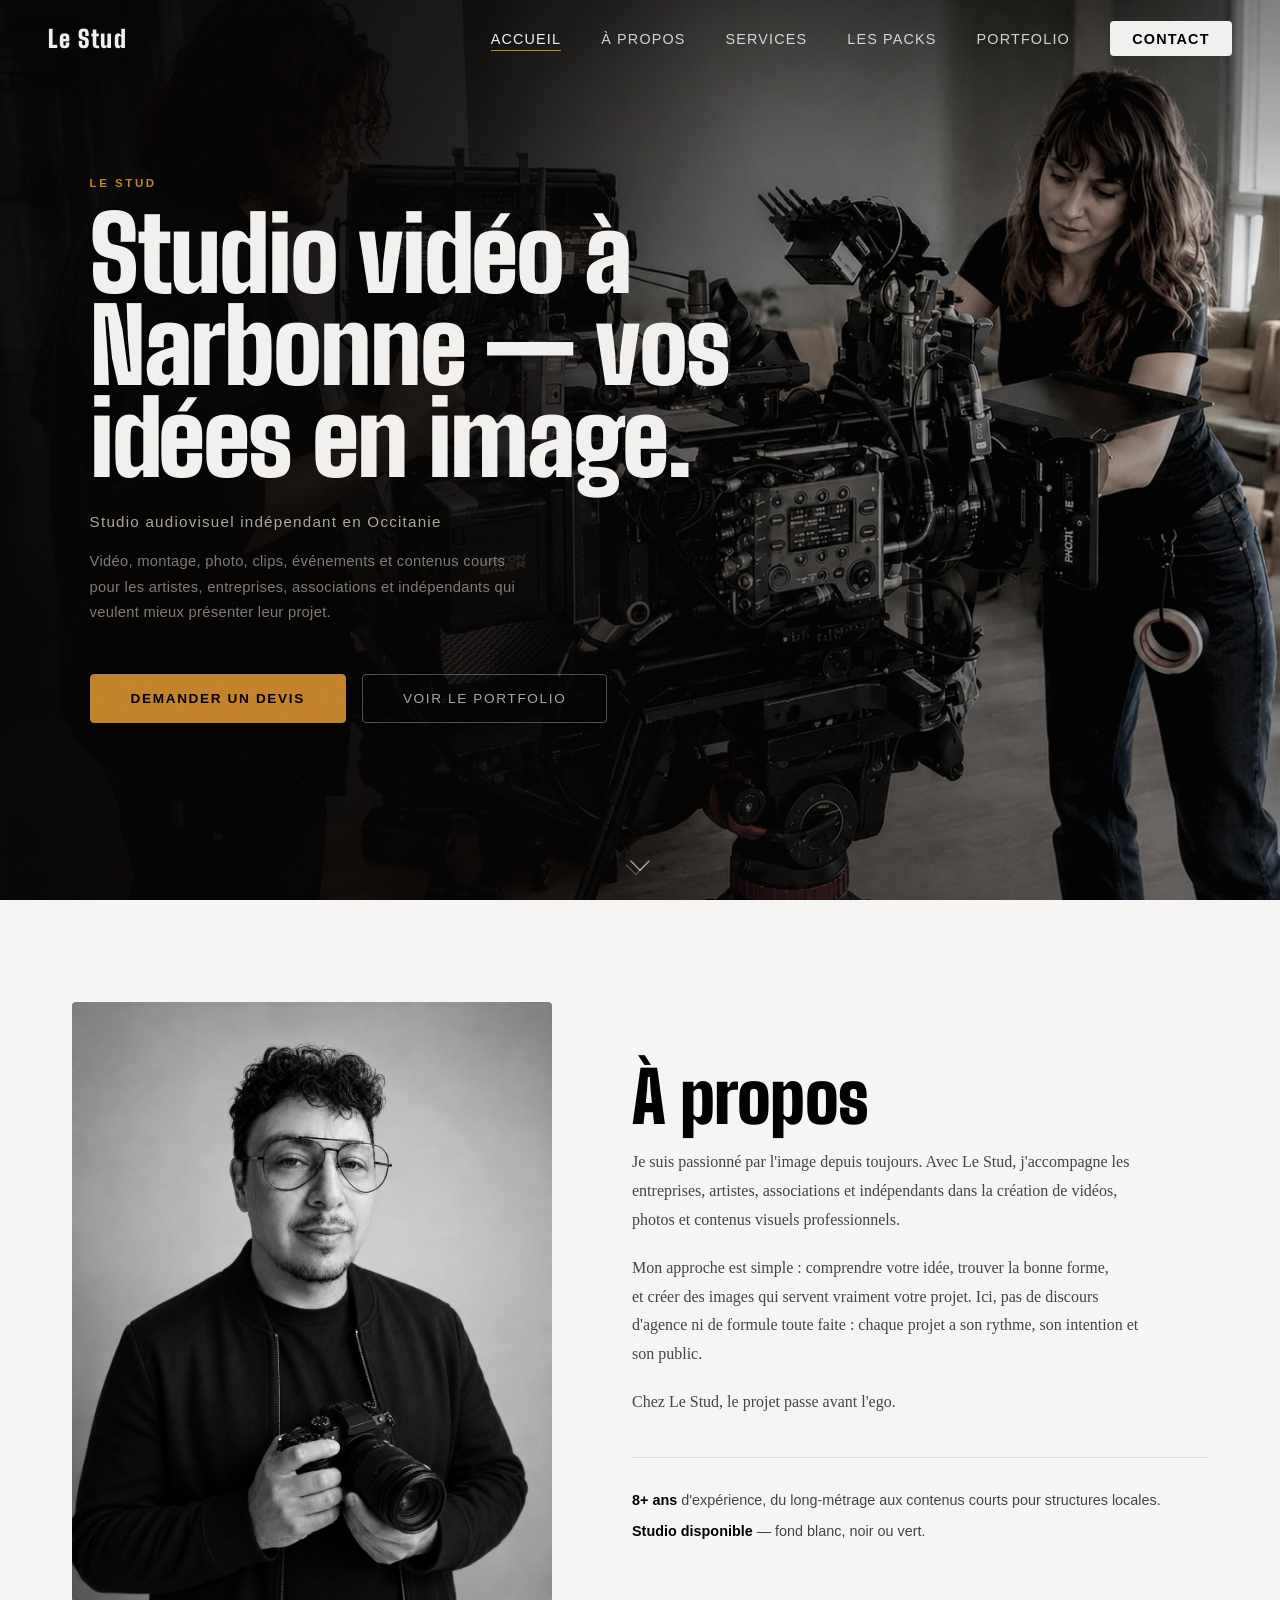
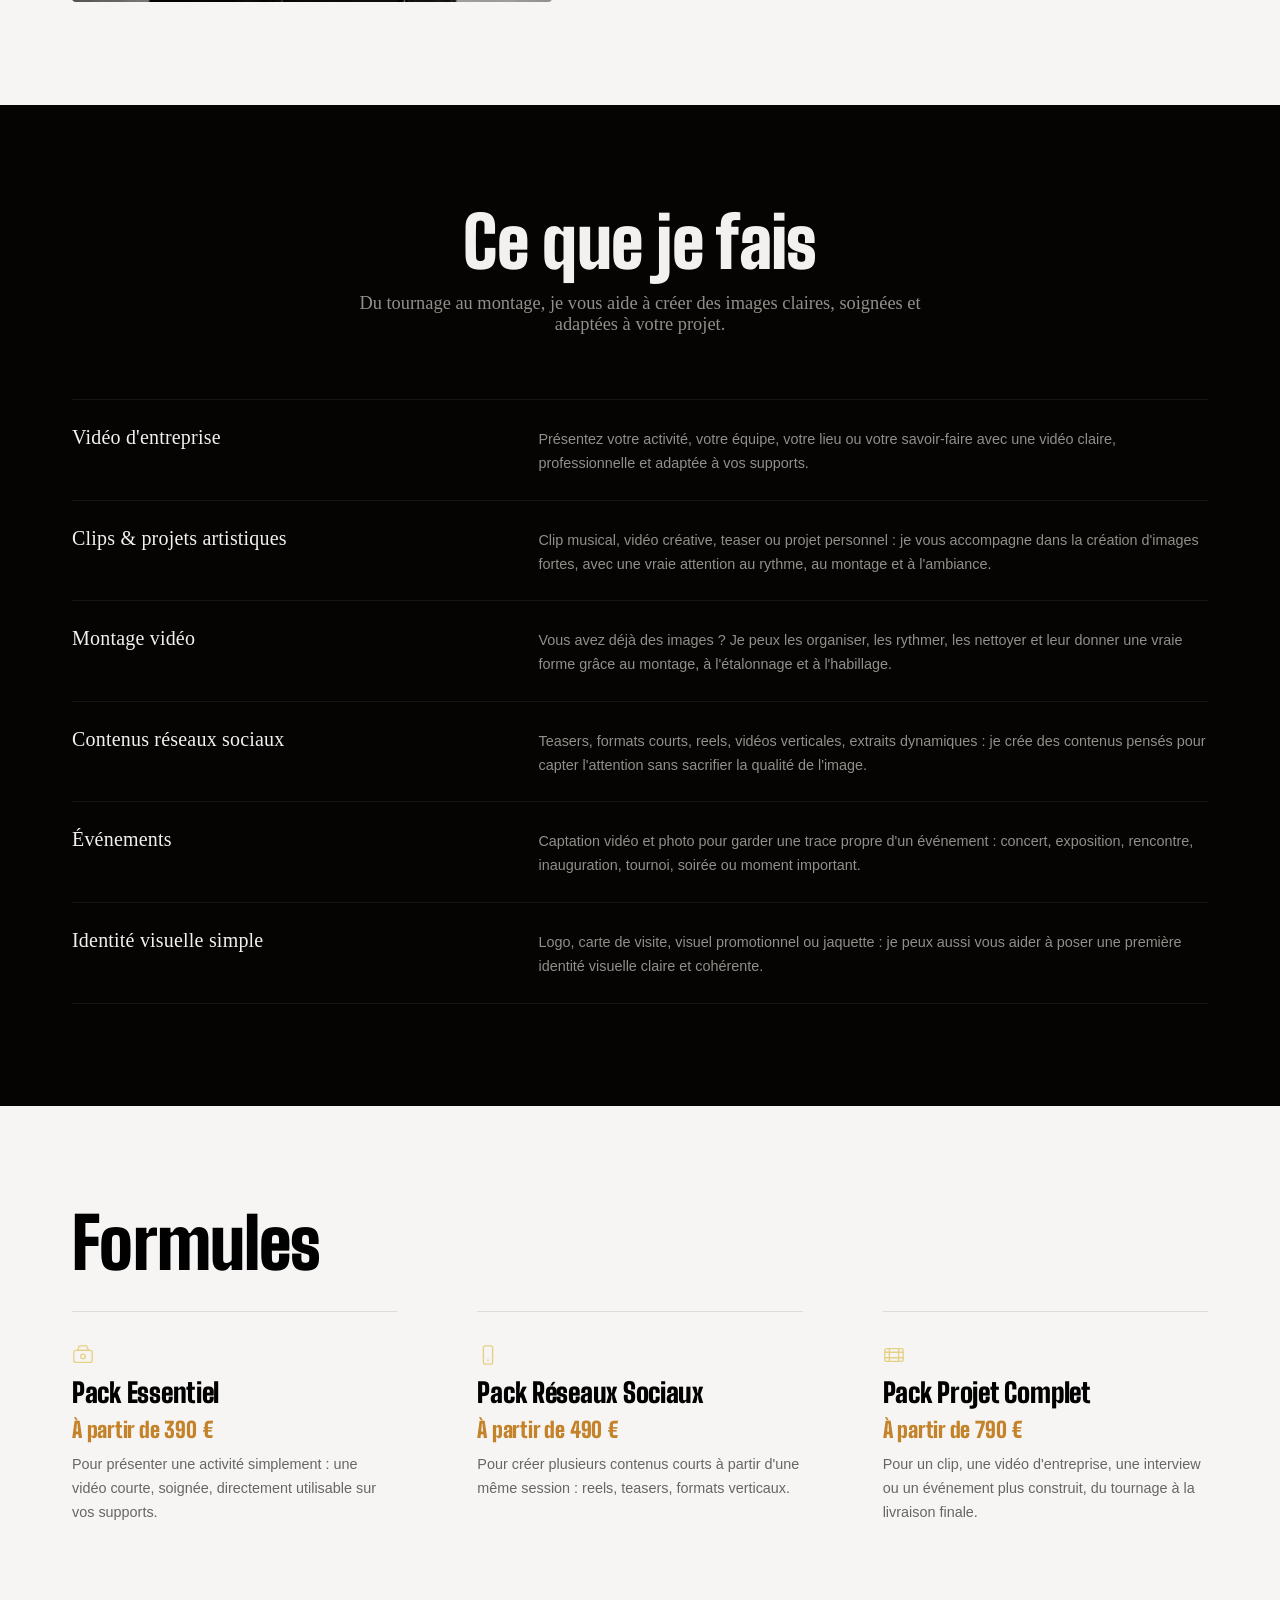
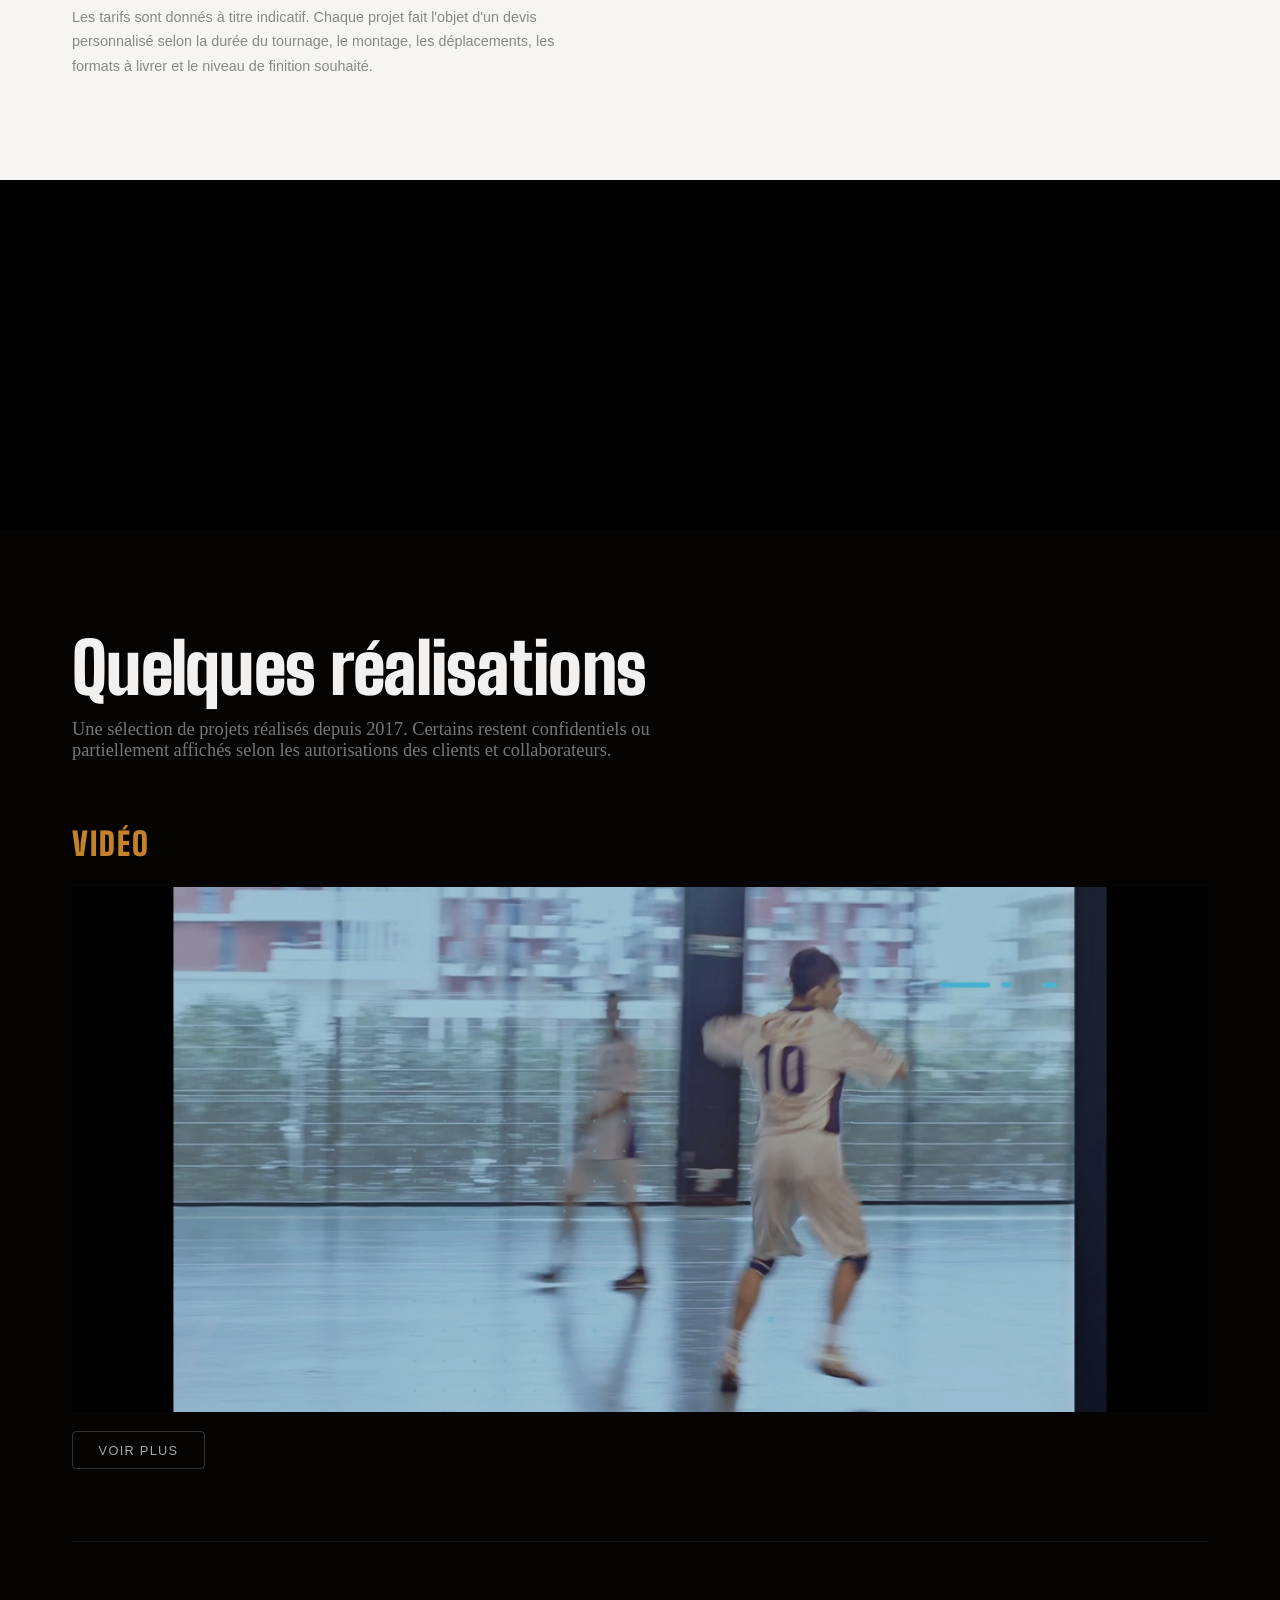
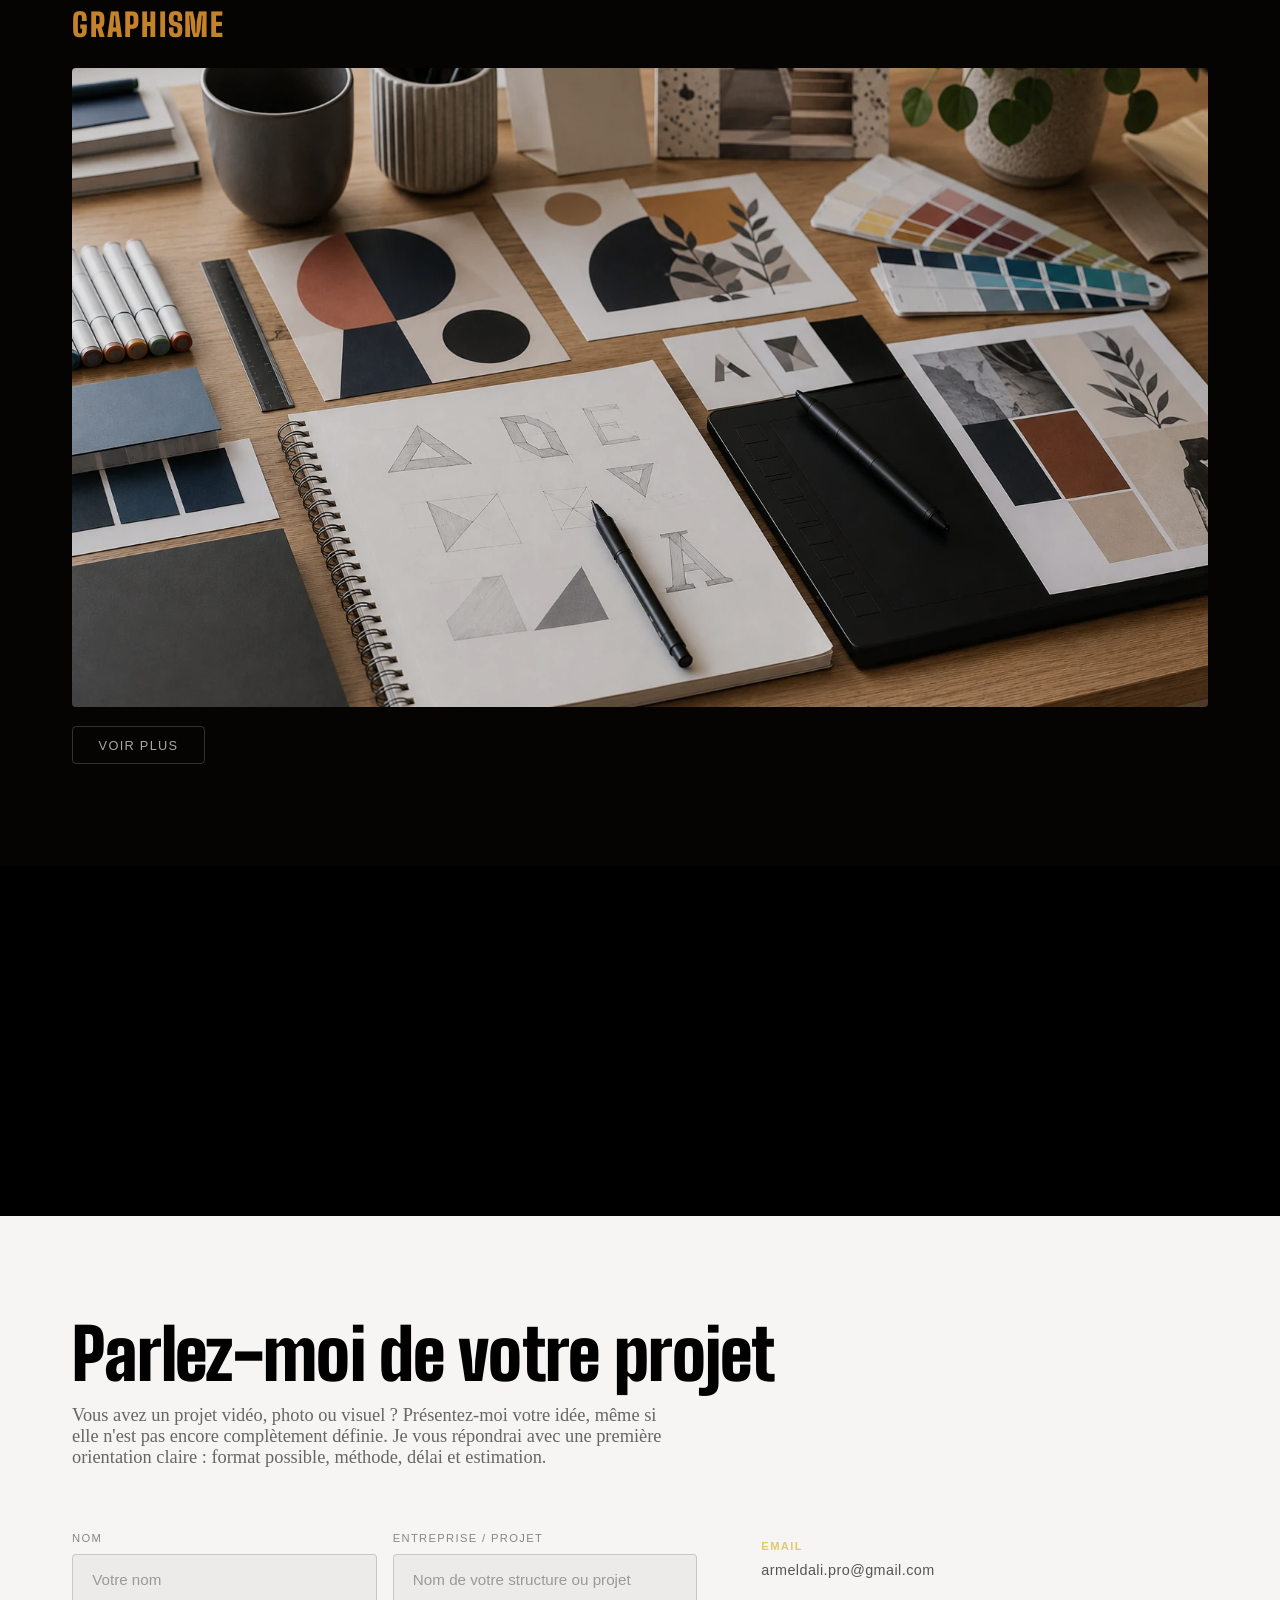
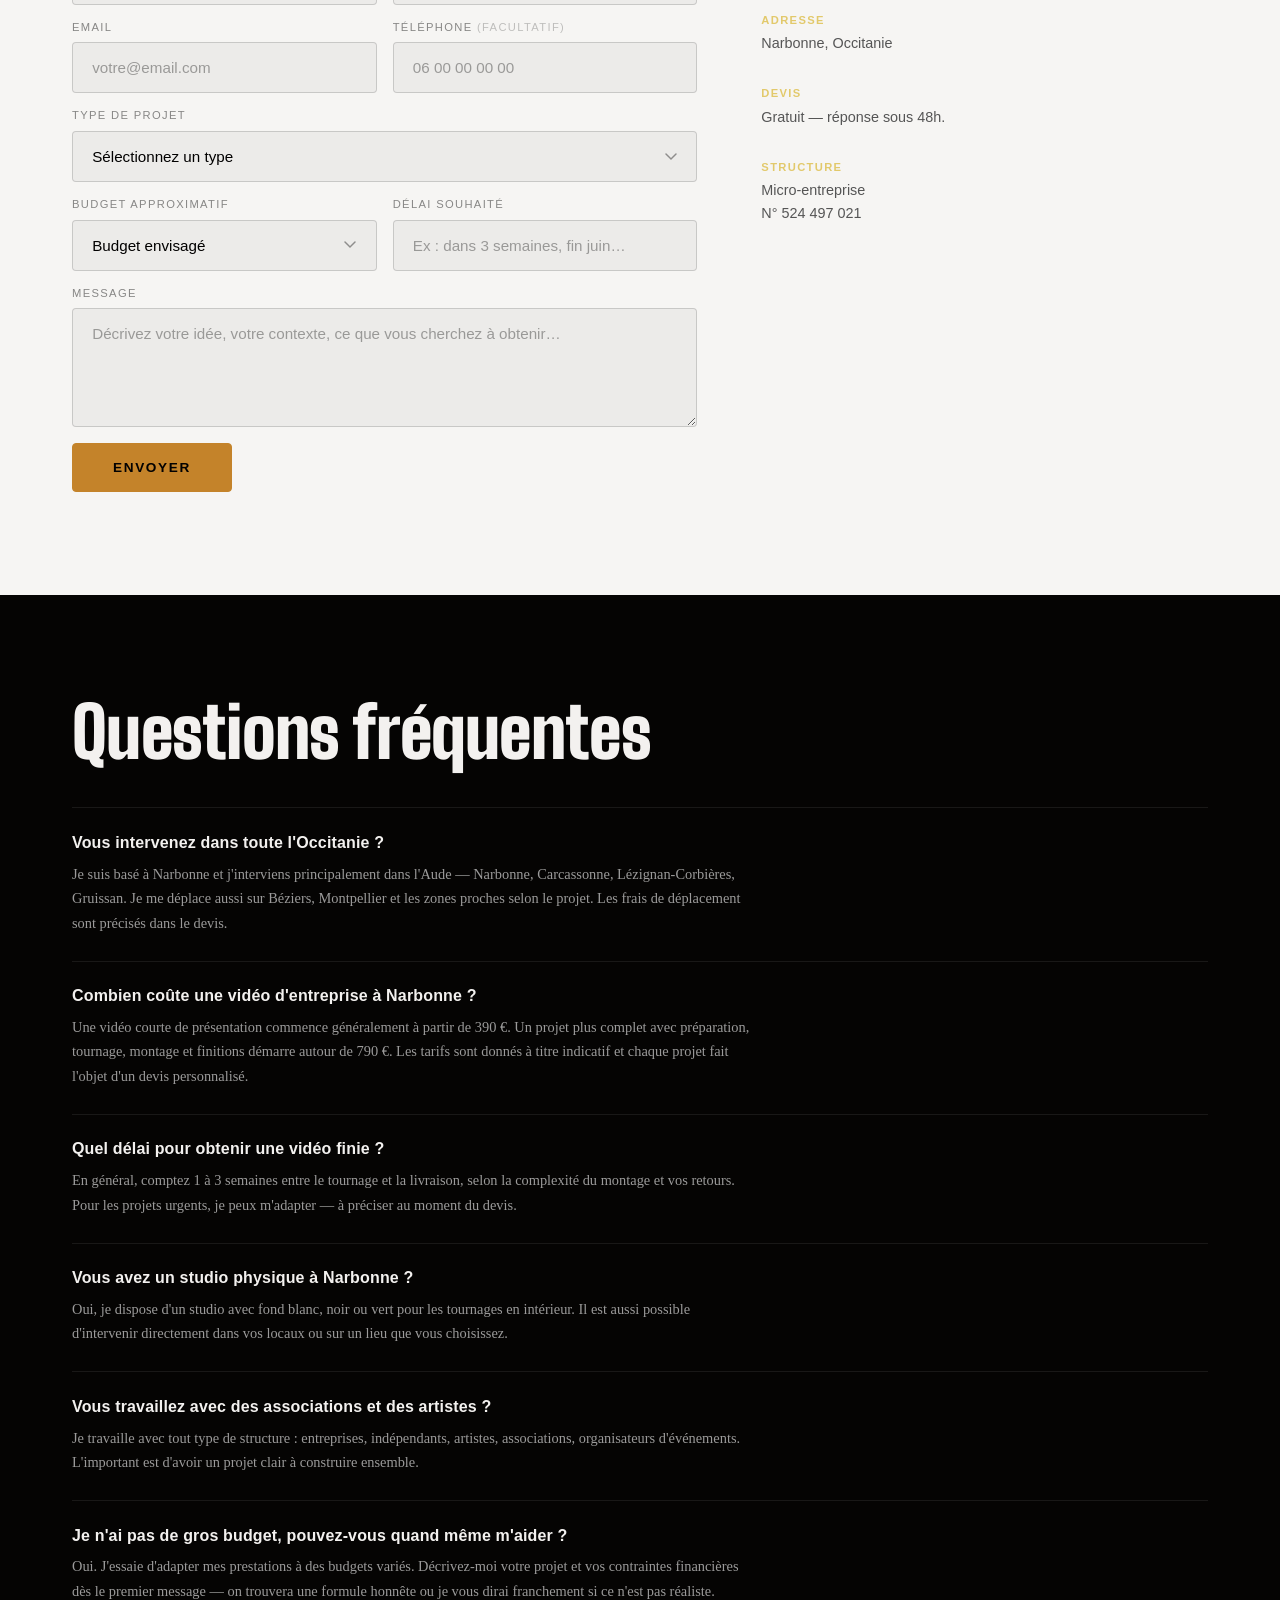
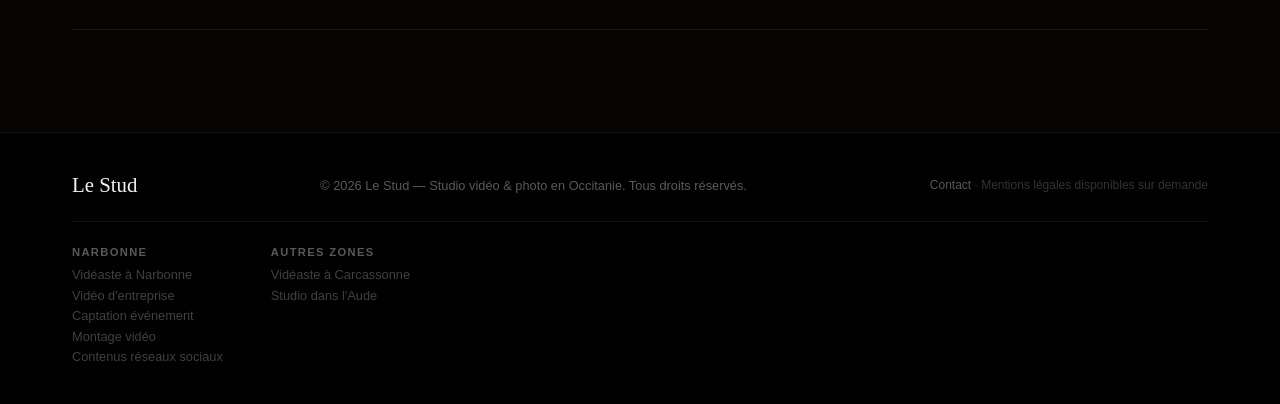
==== commit 9bf89bc6: "Restaurer à l’identique la version avec portfolio aléatoire et accordéons" ====
--- a/index.html
+++ b/index.html
@@ -43,13 +43,13 @@
   <!-- NAV -->
   <nav id="navbar">
     <div class="nav-logo">Le Stud</div>
-    <button class="nav-toggle" id="navToggle" aria-label="Ouvrir le menu" aria-expanded="false">&#9776;</button>
+    <button class="nav-toggle" id="navToggle" aria-label="Menu">&#9776;</button>
     <ul class="nav-links" id="navLinks">
       <li><a href="#hero">Accueil</a></li>
+      <li><a href="#about">À propos</a></li>
       <li><a href="#services">Services</a></li>
+      <li><a href="#packs">Les packs</a></li>
       <li><a href="#portfolio">Portfolio</a></li>
-      <li><a href="#packs">Les packs</a></li>
-      <li><a href="#about">À propos</a></li>
       <li><a href="#contact" class="nav-cta">Contact</a></li>
     </ul>
   </nav>
@@ -61,11 +61,11 @@
     <div class="hero-overlay"></div>
     <div class="hero-content">
       <span class="hero-eyebrow" id="heroEyebrow">Le Stud</span>
-      <h1 id="heroTitle">Vidéaste à Narbonne pour entreprises, artistes et événements.</h1>
+      <h1 id="heroTitle">Studio vidéo à Narbonne — vos idées en image.</h1>
       <p id="heroSubtitle">Studio audiovisuel indépendant en Occitanie</p>
-      <p id="heroDescription" class="hero-description">Tournage, montage et post-production : je transforme votre idée en une vidéo claire, soignée et prête à être diffusée.</p>
+      <p id="heroDescription" class="hero-description"></p>
       <div class="hero-ctas">
-        <a href="#contact" class="btn-primary" id="heroCta1">Parler de votre projet</a>
+        <a href="#contact" class="btn-primary" id="heroCta1">Demander un devis</a>
         <a href="#portfolio" class="btn-secondary" id="heroCta2">Voir le portfolio</a>
       </div>
     </div>
@@ -74,23 +74,42 @@
     </div>
   </section>
 
-  <aside class="trust-strip" aria-label="Repères sur Le Stud">
-    <div class="container trust-strip-inner">
-      <span><strong>Depuis 2017</strong> dans l'audiovisuel</span>
-      <span><strong>Studio à Narbonne</strong> fonds blanc, noir et vert</span>
-      <span><strong>Réponse sous 48 h</strong> devis gratuit</span>
-      <span><strong>Occitanie</strong> tournage sur place</span>
-    </div>
-  </aside>
+  <!-- ABOUT -->
+  <section id="about" class="section section-light">
+    <div class="container">
+      <div class="about-grid reveal">
+        <div class="about-image">
+          <img src="/images/armel-dali-le-stud.png" alt="Armel Dali, fondateur du studio audiovisuel Le Stud à Narbonne, Occitanie" />
+        </div>
+        <div class="about-text">
+          <h2 class="section-title left" id="aboutTitle">À propos</h2>
+          <div id="aboutParagraphs"></div>
+          <ul class="about-caps" id="aboutCaps"></ul>
+        </div>
+      </div>
+    </div>
+  </section>
 
   <!-- SERVICES -->
   <section id="services" class="section section-dark">
     <div class="container">
-      <h2 class="section-title left reveal" id="servicesTitle">Ce que je fais</h2>
-      <p class="section-subtitle left reveal" id="servicesSubtitle">Du tournage au montage, je vous aide à créer des images claires, soignées et adaptées à votre projet.</p>
+      <h2 class="section-title reveal" id="servicesTitle">Ce que je fais</h2>
+      <p class="section-subtitle reveal" id="servicesSubtitle">Du tournage au montage, je vous aide à créer des images claires, soignées et adaptées à votre projet.</p>
       <ol class="services-list reveal-stagger" id="servicesList"></ol>
     </div>
   </section>
+
+  <!-- PACKS -->
+  <section id="packs" class="section section-light">
+    <div class="container">
+      <h2 class="section-title left reveal" id="packsTitle">Formules</h2>
+      <div class="packs-grid reveal-stagger" id="packsGrid"></div>
+      <p class="pack-note" id="packsNote">Chaque projet est différent. Les prestations sont proposées sur devis, avec la possibilité de construire une formule adaptée à votre besoin, votre délai et votre budget.</p>
+    </div>
+  </section>
+
+  <!-- PARALLAX SEPARATOR 1 -->
+  <div class="parallax parallax-sep" style="background-image: url('./images/paysage-occitanie-le-stud.jpg');"></div>
 
   <!-- PORTFOLIO -->
   <section id="portfolio" class="section section-dark">
@@ -101,9 +120,14 @@
       <!-- Catégorie Vidéo -->
       <div class="portfolio-category reveal" id="categoryVideo">
         <h3 class="category-title">Vidéo</h3>
-        <!-- Réalisation principale -->
+        <!-- Encart principal : 1 projet vidéo aléatoire au chargement -->
         <div id="videoFeatured"></div>
-        <div class="portfolio-grid-mini portfolio-grid-visible" id="videoGrid"></div>
+        <div class="portfolio-accordion">
+          <button class="accordion-btn" aria-expanded="false" data-target="videoMore">Voir plus</button>
+          <div class="accordion-panel" id="videoMore" hidden>
+            <div class="portfolio-grid-mini" id="videoGrid"></div>
+          </div>
+        </div>
       </div>
 
       <!-- Catégorie Graphisme -->
@@ -111,37 +135,14 @@
         <h3 class="category-title">Graphisme</h3>
         <!-- Encart principal : mosaïque fixe — remplacer par image générique quand disponible -->
         <div id="graphismeFeatured"></div>
-        <div class="portfolio-grid-mini portfolio-grid-visible" id="graphismeGrid"></div>
-      </div>
-
-    </div>
-  </section>
-
-  <!-- PACKS -->
-  <section id="packs" class="section section-light">
-    <div class="container">
-      <h2 class="section-title left reveal" id="packsTitle">Formules</h2>
-      <div class="packs-grid reveal-stagger" id="packsGrid"></div>
-      <p class="pack-note" id="packsNote">Chaque projet est différent. Les prestations sont proposées sur devis, avec la possibilité de construire une formule adaptée à votre besoin, votre délai et votre budget.</p>
-    </div>
-  </section>
-
-  <!-- PARALLAX SEPARATOR 1 -->
-  <div class="parallax parallax-sep" style="background-image: url('./images/paysage-occitanie-le-stud.jpg');"></div>
-
-  <!-- ABOUT -->
-  <section id="about" class="section section-light">
-    <div class="container">
-      <div class="about-grid reveal">
-        <div class="about-image">
-          <img src="/images/armel-dali-le-stud.png" alt="Armel Dali, fondateur du studio audiovisuel Le Stud à Narbonne, Occitanie" loading="lazy" />
-        </div>
-        <div class="about-text">
-          <h2 class="section-title left" id="aboutTitle">À propos</h2>
-          <div id="aboutParagraphs"></div>
-          <ul class="about-caps" id="aboutCaps"></ul>
-        </div>
-      </div>
+        <div class="portfolio-accordion">
+          <button class="accordion-btn" aria-expanded="false" data-target="graphismeMore">Voir plus</button>
+          <div class="accordion-panel" id="graphismeMore" hidden>
+            <div class="portfolio-grid-mini" id="graphismeGrid"></div>
+          </div>
+        </div>
+      </div>
+
     </div>
   </section>
 
@@ -210,12 +211,11 @@
             <textarea id="message" name="message" rows="5" placeholder="Décrivez votre idée, votre contexte, ce que vous cherchez à obtenir…" required></textarea>
           </div>
           <button type="submit" class="btn-primary">Envoyer</button>
-          <p class="form-privacy">Le formulaire prépare un email dans votre messagerie. Aucune donnée n'est enregistrée sur ce site. <a href="/confidentialite/">En savoir plus</a>.</p>
         </form>
         <div class="contact-info">
           <div class="contact-item">
             <strong>Email</strong>
-            <a class="contact-email" id="contactEmail" href="mailto:armeldali.pro@gmail.com">armeldali.pro@gmail.com</a>
+            <p class="contact-email" id="contactEmail">armeldali.pro@gmail.com</p>
           </div>
           <div class="contact-item">
             <strong>Adresse</strong>
@@ -227,7 +227,7 @@
           </div>
           <div class="contact-item">
             <strong>Structure</strong>
-            <p>Entreprise individuelle<br/><span id="contactSiren">SIREN 524 497 021</span></p>
+            <p>Micro-entreprise<br/><span id="contactSiret">N° 524 497 021</span></p>
           </div>
         </div>
       </div>
@@ -275,14 +275,13 @@
       <div class="footer-content">
         <span class="footer-logo">Le Stud</span>
         <p id="footerCopyright">© 2026 Le Stud — Studio vidéo & photo en Occitanie. Tous droits réservés.</p>
-        <p class="footer-mention"><a href="mailto:armeldali.pro@gmail.com">Contact</a> · <a href="/mentions-legales/">Mentions légales</a> · <a href="/confidentialite/">Confidentialité</a></p>
+        <p class="footer-mention"><a href="mailto:armeldali.pro@gmail.com">Contact</a> · Mentions légales disponibles sur demande</p>
       </div>
       <nav class="footer-local" aria-label="Pages locales">
         <div class="footer-local-col">
           <strong>Narbonne</strong>
           <a href="/videaste-narbonne/">Vidéaste à Narbonne</a>
           <a href="/video-entreprise-narbonne/">Vidéo d'entreprise</a>
-          <a href="/clip-musical-narbonne/">Clip musical</a>
           <a href="/captation-evenement-narbonne/">Captation événement</a>
           <a href="/montage-video-narbonne/">Montage vidéo</a>
           <a href="/contenu-reseaux-sociaux-narbonne/">Contenus réseaux sociaux</a>
@@ -352,6 +351,7 @@
     ]
   }
   </script>
+  <script src="https://identity.netlify.com/v1/netlify-identity-widget.js"></script>
   <script src="script.js"></script>
 </body>
 </html>
--- a/style.css
+++ b/style.css
@@ -414,31 +414,6 @@
   left: 0;
 }
 
-/* Repères de confiance visibles dès la sortie du premier écran */
-.trust-strip {
-  background: var(--accent2);
-  color: var(--black);
-  border-block: 1px solid oklch(48% 0.12 73 / 0.35);
-}
-
-.trust-strip-inner {
-  display: grid;
-  grid-template-columns: repeat(4, 1fr);
-  gap: 0;
-}
-
-.trust-strip span {
-  min-width: 0;
-  padding: 1.15rem 1.25rem;
-  font-size: 0.85rem;
-  line-height: 1.45;
-  border-right: 1px solid oklch(38% 0.08 73 / 0.25);
-}
-
-.trust-strip span:first-child { padding-left: 0; }
-.trust-strip span:last-child { border-right: 0; }
-.trust-strip strong { display: block; font-size: 0.9rem; }
-
 @keyframes scrollChevron {
   0%, 100% { opacity: 0.3; transform: rotate(45deg) translate(-3px, -3px); }
   50%       { opacity: 1;   transform: rotate(45deg) translate(3px, 3px); }
@@ -528,35 +503,12 @@
   transition: color 0.3s ease;
 }
 
-.service-heading {
-  display: flex;
-  align-items: baseline;
-  justify-content: space-between;
-  gap: 1rem;
-}
-
-.service-link {
-  flex: none;
-  color: var(--accent);
-  font-size: 0.78rem;
-  font-weight: 700;
-  letter-spacing: 0.08em;
-  text-transform: uppercase;
-}
-
-.service-link span {
-  display: inline-block;
-  transition: transform 0.25s cubic-bezier(0.16, 1, 0.3, 1);
-}
-
-.service-link:hover span { transform: translateX(0.25rem); }
-
 .service-item:hover h3 {
   color: oklch(32% 0.1 148);
 }
 
 .service-item p {
-  font-size: 1rem;
+  font-size: 0.9rem;
   color: #555;
   line-height: 1.65;
   text-wrap: pretty;
@@ -635,52 +587,11 @@
 }
 
 .pack-item p:not(.pack-price) {
-  font-size: 1rem;
+  font-size: 0.9rem;
   color: rgba(255,255,255,0.5);
   line-height: 1.65;
   text-wrap: pretty;
 }
-
-.pack-includes {
-  display: grid;
-  gap: 0.55rem;
-  margin: 0.25rem 0 0;
-  padding: 0;
-  list-style: none;
-}
-
-.pack-includes li {
-  position: relative;
-  padding-left: 1.1rem;
-  color: #555;
-  font-size: 0.92rem;
-  line-height: 1.45;
-}
-
-.pack-includes li::before {
-  content: '•';
-  position: absolute;
-  left: 0;
-  color: var(--accent2);
-}
-
-.pack-link {
-  align-self: flex-start;
-  margin-top: auto;
-  padding-top: 0.55rem;
-  color: oklch(38% 0.09 73);
-  font-size: 0.8rem;
-  font-weight: 700;
-  letter-spacing: 0.08em;
-  text-transform: uppercase;
-}
-
-.pack-link span {
-  display: inline-block;
-  transition: transform 0.25s cubic-bezier(0.16, 1, 0.3, 1);
-}
-
-.pack-link:hover span { transform: translateX(0.25rem); }
 
 .pack-note {
   margin-top: var(--space-2xl);
@@ -783,7 +694,7 @@
   flex-direction: column;
   justify-content: flex-end;
   padding: 2rem;
-  opacity: 1;
+  opacity: 0;
   transition: opacity var(--transition);
 }
 
@@ -873,16 +784,45 @@
   }
 }
 
-/* ── Grille des réalisations ── */
+/* ── Accordéon ── */
+.portfolio-accordion {
+  margin-top: 1.2rem;
+}
+
+.accordion-btn {
+  background: transparent;
+  border: 1px solid rgba(255,255,255,0.18);
+  color: rgba(255,255,255,0.65);
+  padding: 0.65rem 1.6rem;
+  font-size: 0.8rem;
+  letter-spacing: 0.1em;
+  text-transform: uppercase;
+  border-radius: var(--radius);
+  cursor: pointer;
+  font-family: var(--font-sans);
+  transition: border-color var(--transition), color var(--transition);
+}
+
+.accordion-btn:hover {
+  border-color: var(--accent);
+  color: var(--accent);
+}
+
+.accordion-btn[aria-expanded="true"] {
+  border-color: rgba(255,255,255,0.3);
+  color: rgba(255,255,255,0.85);
+}
+
+.accordion-panel[hidden] {
+  display: none;
+}
+
+/* ── Grille items accordéon ── */
 .portfolio-grid-mini {
   display: grid;
   grid-template-columns: repeat(3, 1fr);
   gap: 0.5rem;
   margin-top: 1rem;
-}
-
-.portfolio-grid-visible {
-  margin-top: 0.75rem;
 }
 
 /* ── Item grille ── */
@@ -922,7 +862,7 @@
   flex-direction: column;
   justify-content: flex-end;
   padding: 1rem;
-  opacity: 1;
+  opacity: 0;
   transition: opacity var(--transition);
 }
 
@@ -970,8 +910,12 @@
   margin-top: 0.3rem;
 }
 
-.graphisme-illustration,
-.portfolio-graphisme-caption {
+.graphisme-illustration {
+  display: none;
+}
+
+/* Mini-grille vidéo mobile — cachée sur desktop */
+.portfolio-mobile-video {
   display: none;
 }
 
@@ -986,7 +930,7 @@
   cursor: pointer;
 }
 
-/* ── Grille responsive ── */
+/* ── Responsive grille accordéon ── */
 @media (max-width: 768px) {
   .portfolio-grid-mini {
     grid-template-columns: repeat(2, 1fr);
@@ -1157,19 +1101,6 @@
   align-self: flex-start;
   cursor: pointer;
   font-family: var(--font-sans);
-}
-
-.form-privacy {
-  max-width: 62ch;
-  color: #666;
-  font-size: 0.82rem;
-  line-height: 1.55;
-}
-
-.form-privacy a {
-  color: oklch(38% 0.09 73);
-  text-decoration: underline;
-  text-underline-offset: 0.2em;
 }
 
 .contact-info {
@@ -1430,50 +1361,6 @@
 }
 
 /* ===========================
-   PAGES LÉGALES
-=========================== */
-.legal-hero {
-  min-height: 44vh;
-  display: flex;
-  align-items: flex-end;
-}
-
-.legal-content {
-  max-width: 820px;
-  margin-left: max(0px, calc((100vw - 1200px) / 2));
-}
-
-.legal-content h2 {
-  margin-top: 2.5rem;
-  margin-bottom: 0.7rem;
-  color: var(--black);
-  font-family: var(--font-display);
-  font-size: clamp(1.55rem, 3vw, 2.2rem);
-  line-height: 1.05;
-}
-
-.legal-content h2:first-child { margin-top: 0; }
-
-.legal-content p {
-  max-width: 70ch;
-  color: #444;
-  font-size: 1rem;
-  line-height: 1.75;
-}
-
-.legal-content a {
-  color: oklch(38% 0.09 73);
-  text-decoration: underline;
-  text-underline-offset: 0.2em;
-}
-
-.legal-updated {
-  margin-top: 3rem;
-  color: #777 !important;
-  font-size: 0.85rem !important;
-}
-
-/* ===========================
    FOOTER
 =========================== */
 #footer {
@@ -1552,8 +1439,6 @@
    RESPONSIVE
 =========================== */
 @media (max-width: 1024px) {
-  .trust-strip-inner { grid-template-columns: repeat(2, 1fr); }
-  .trust-strip span:nth-child(2) { border-right: 0; }
   .service-item { grid-template-columns: 1fr 1.6fr; }
   .about-grid { grid-template-columns: 1fr; gap: 3rem; }
   .about-image { max-width: 500px; margin: 0 auto; }
@@ -1600,16 +1485,9 @@
     row-gap: 0.4rem;
   }
 
-  .trust-strip-inner { grid-template-columns: 1fr; }
-  .trust-strip span,
-  .trust-strip span:first-child {
-    padding: 0.9rem 0;
-    border-right: 0;
-    border-bottom: 1px solid oklch(38% 0.08 73 / 0.22);
-  }
-  .trust-strip span:last-child { border-bottom: 0; }
-
-  .service-heading { align-items: center; }
+  /* Vidéo : featured card cachée sur mobile, mini-grille affichée */
+  #videoFeatured .portfolio-featured-card { display: none; }
+  #videoFeatured .portfolio-mobile-video  { display: grid; grid-template-columns: 1fr; gap: 0.5rem; }
 
   /* Graphisme accordéon : légende sous la vignette */
   .portfolio-graphisme-wrap {
@@ -1642,3 +1520,4 @@
 
   .footer-content { flex-direction: column; text-align: center; }
 }
+
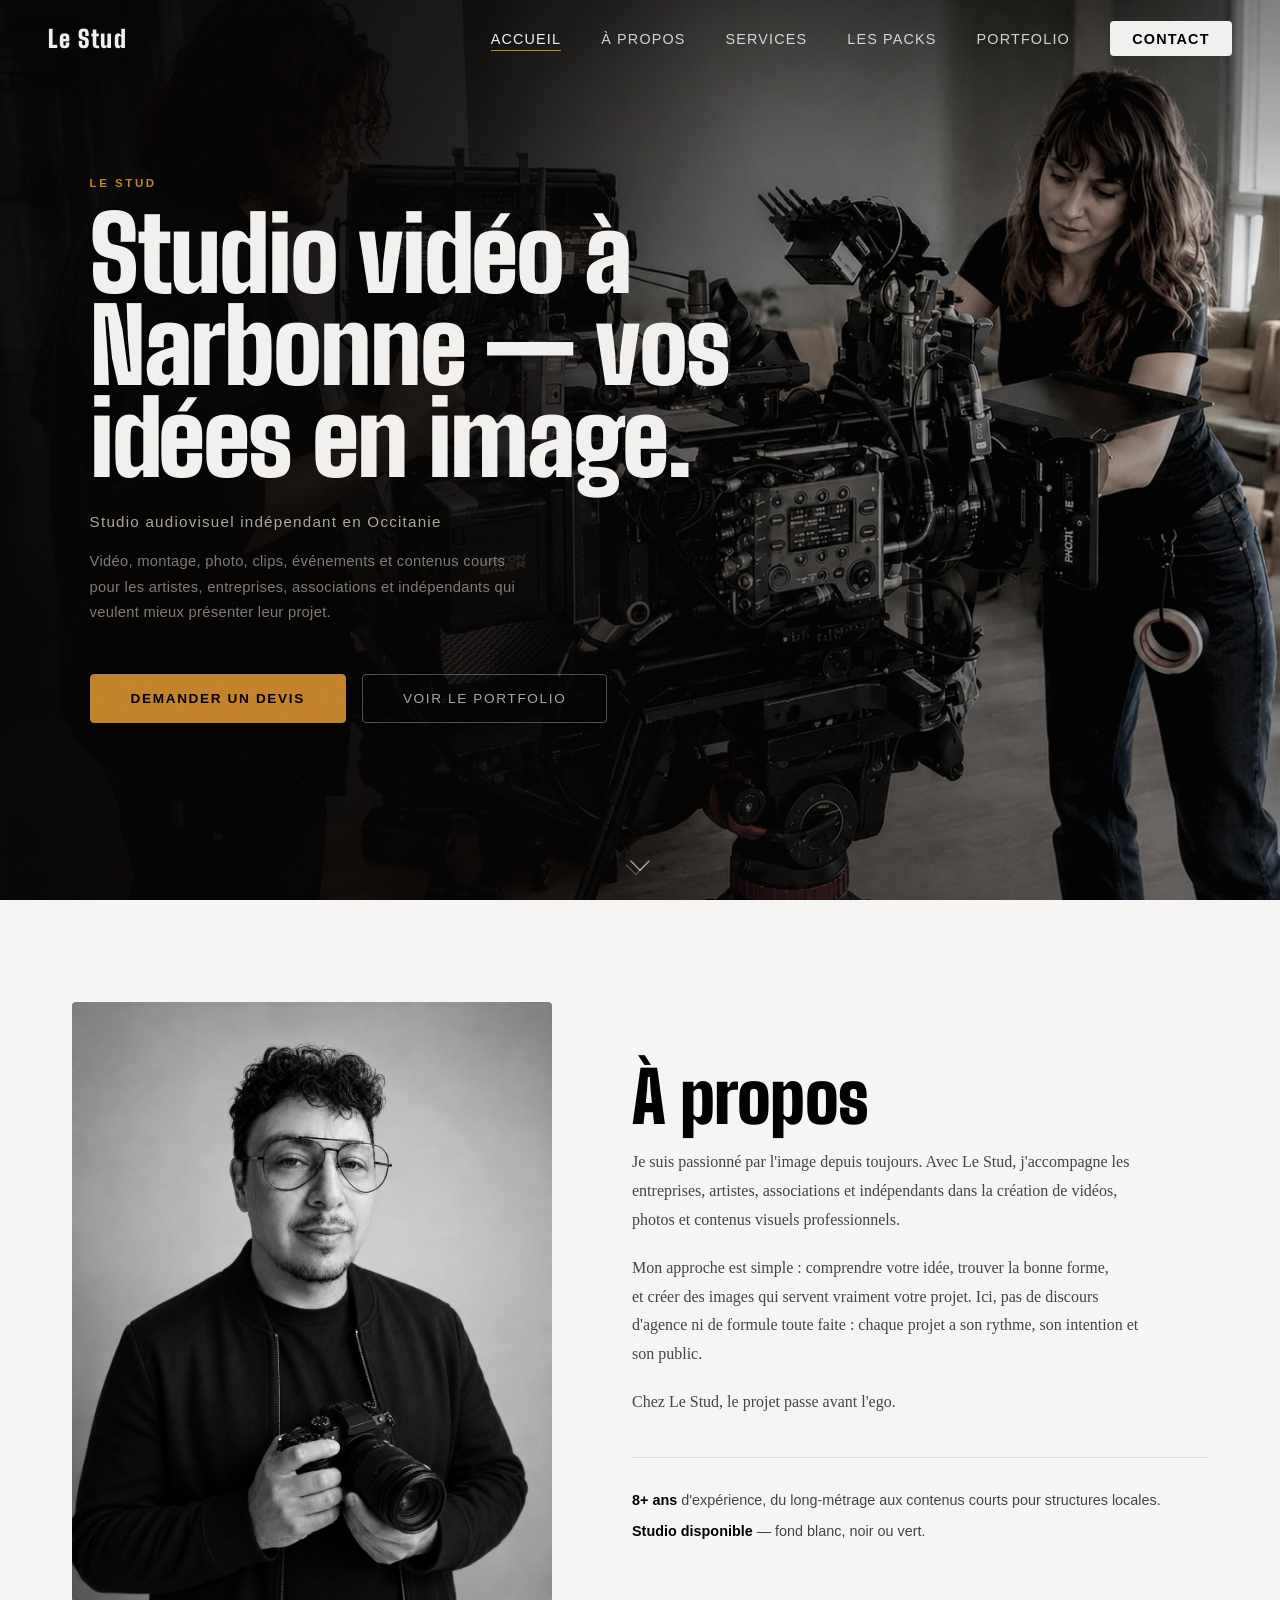
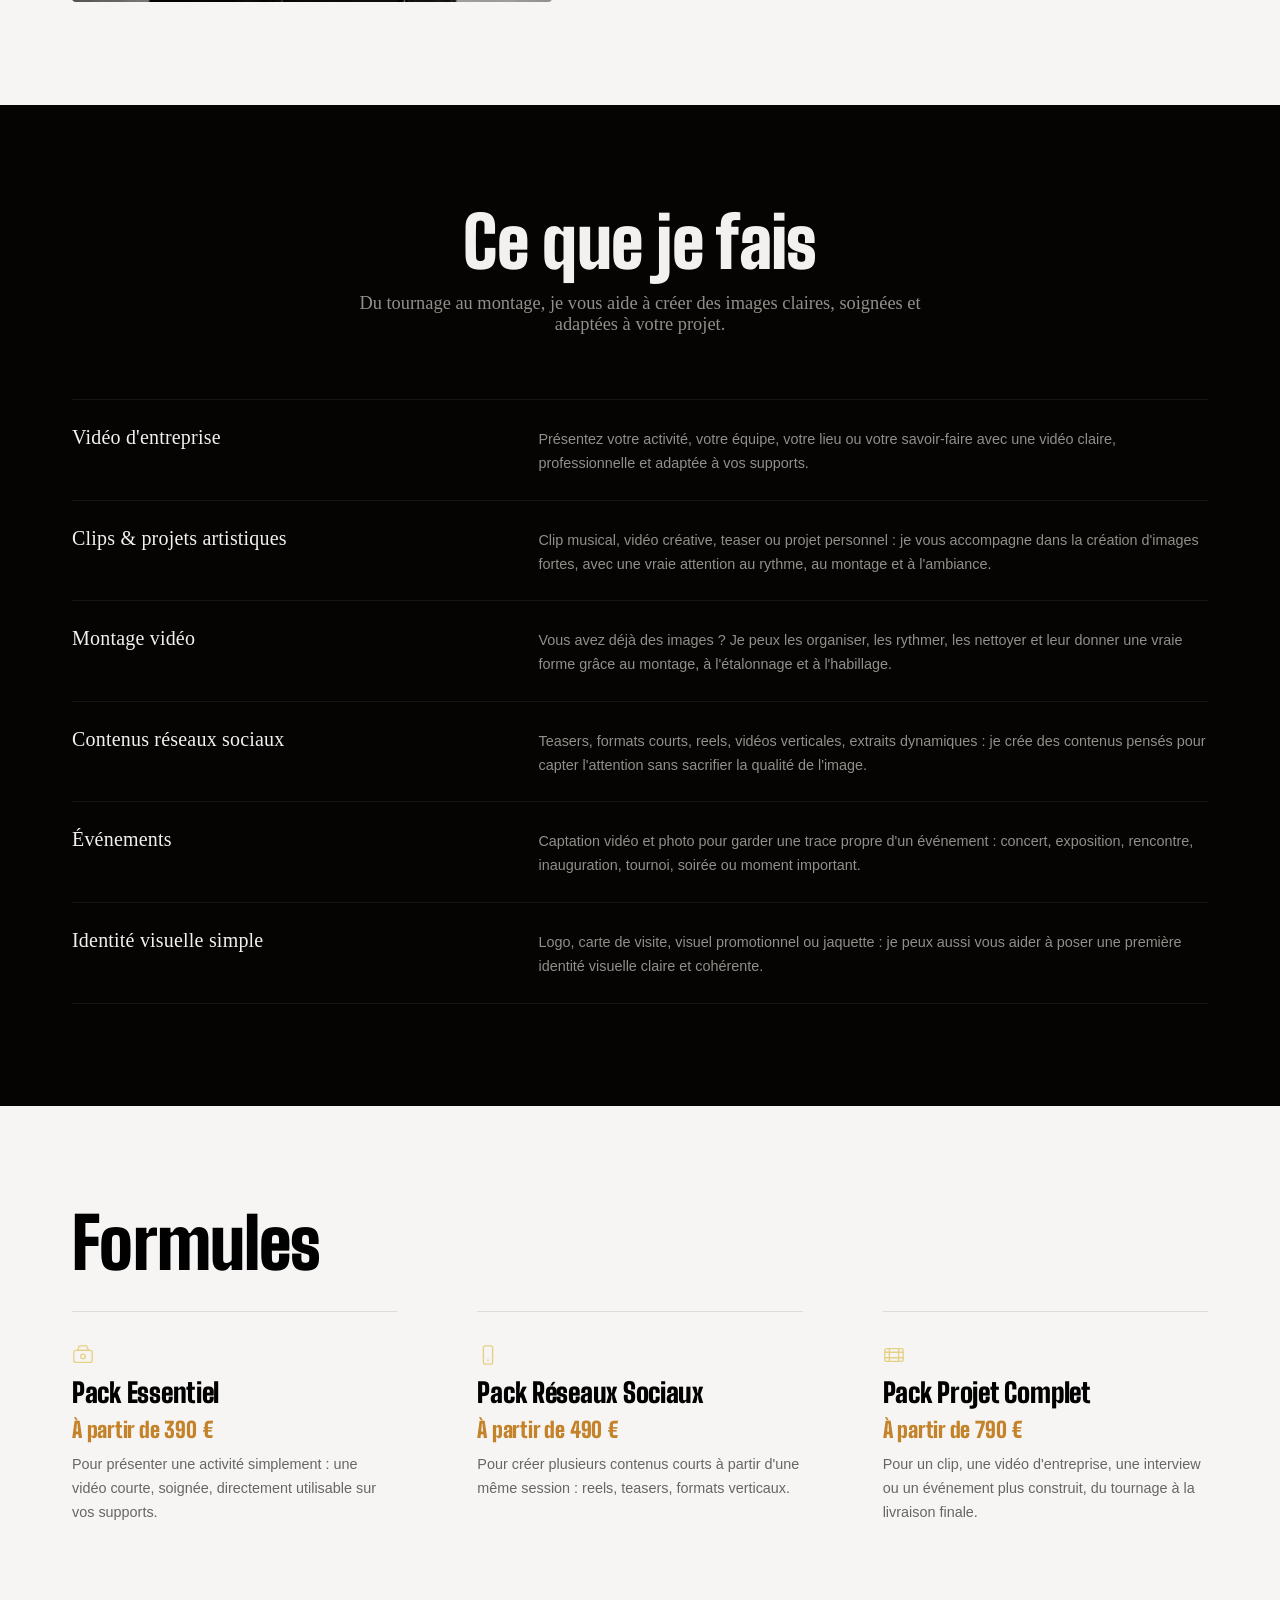
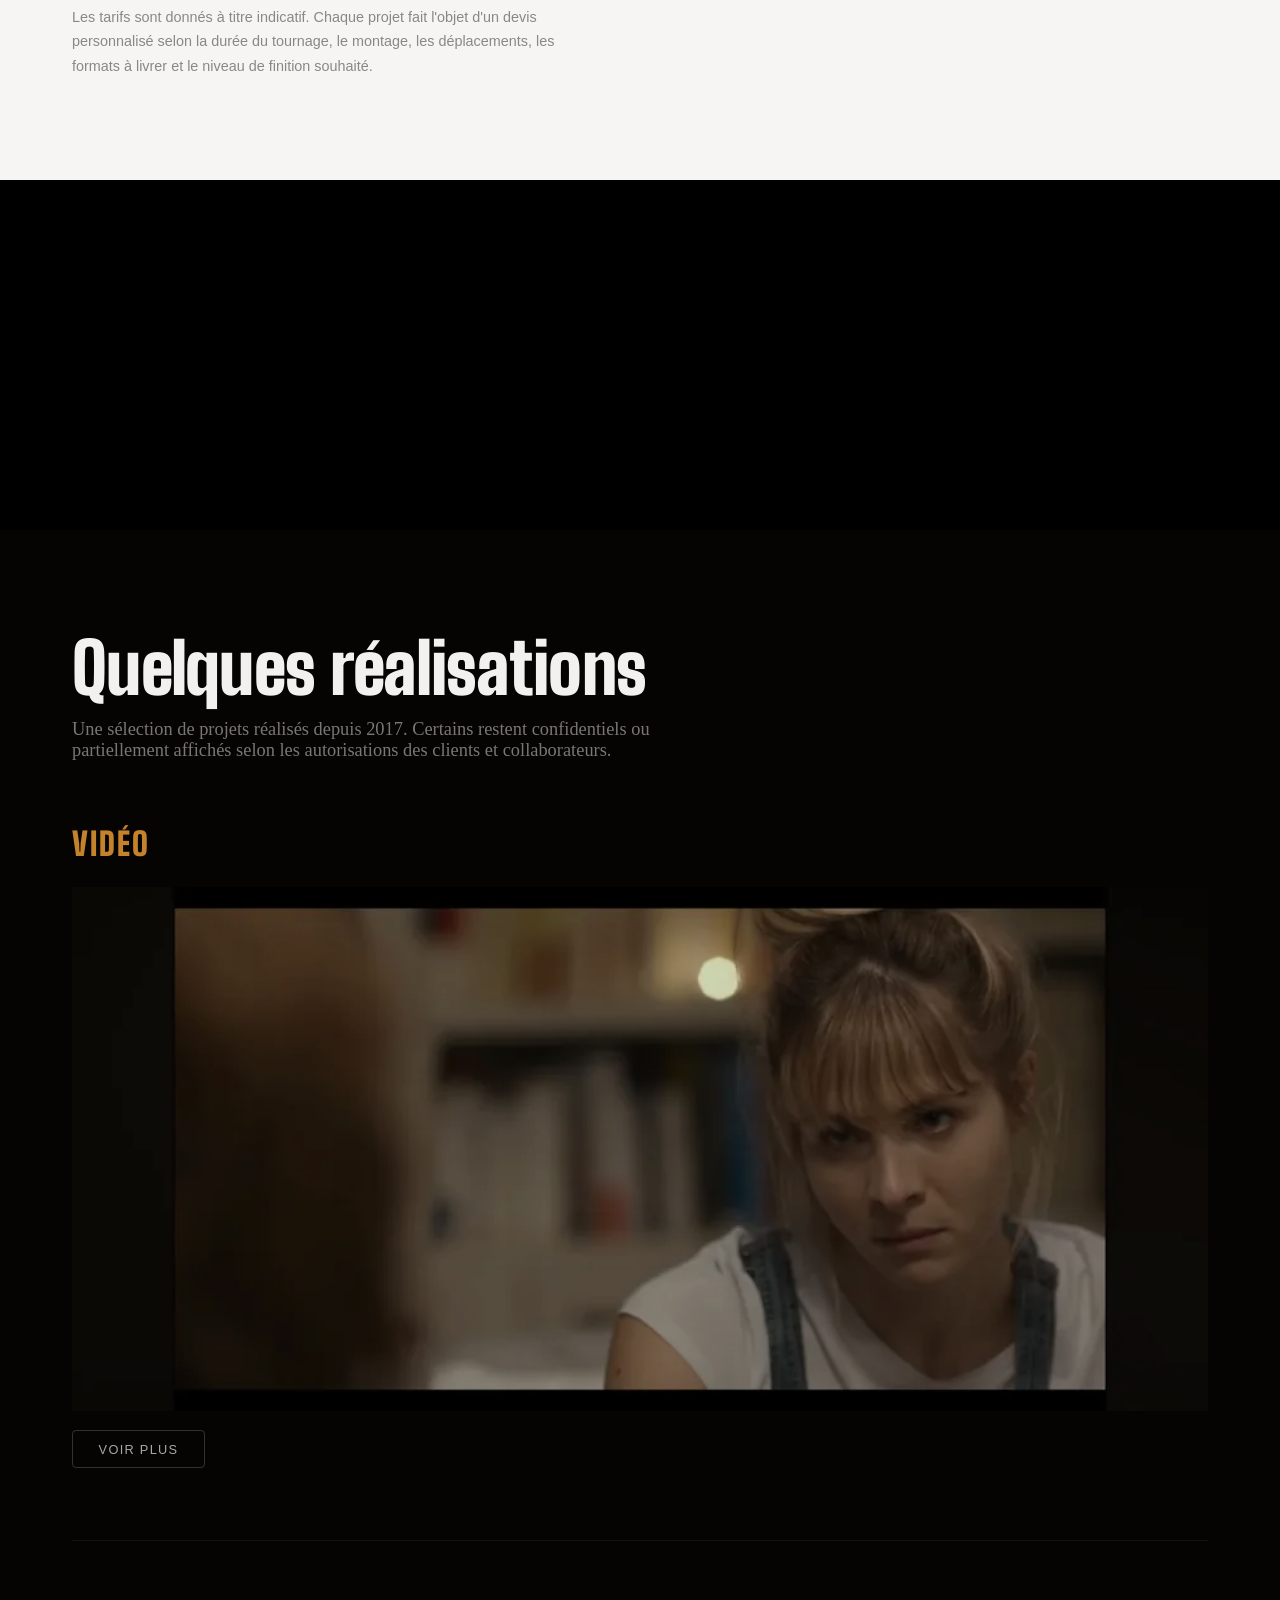
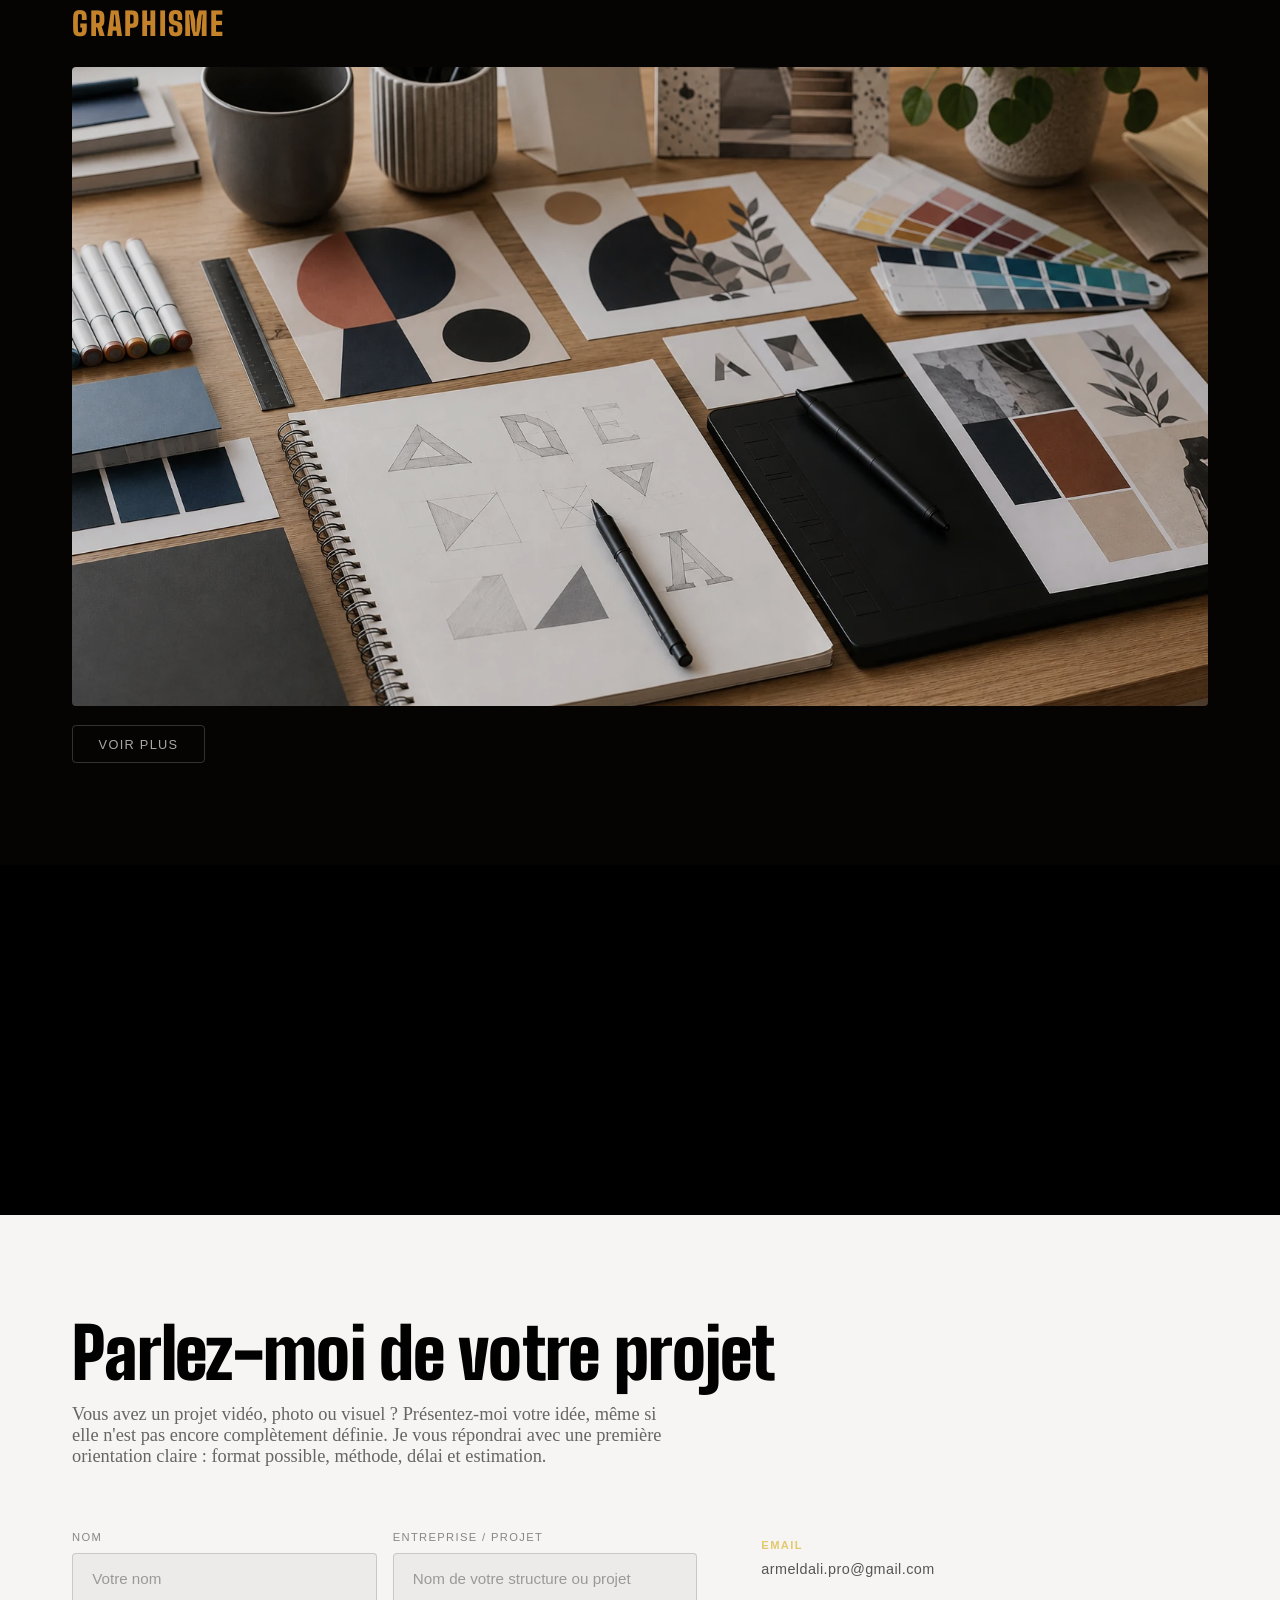
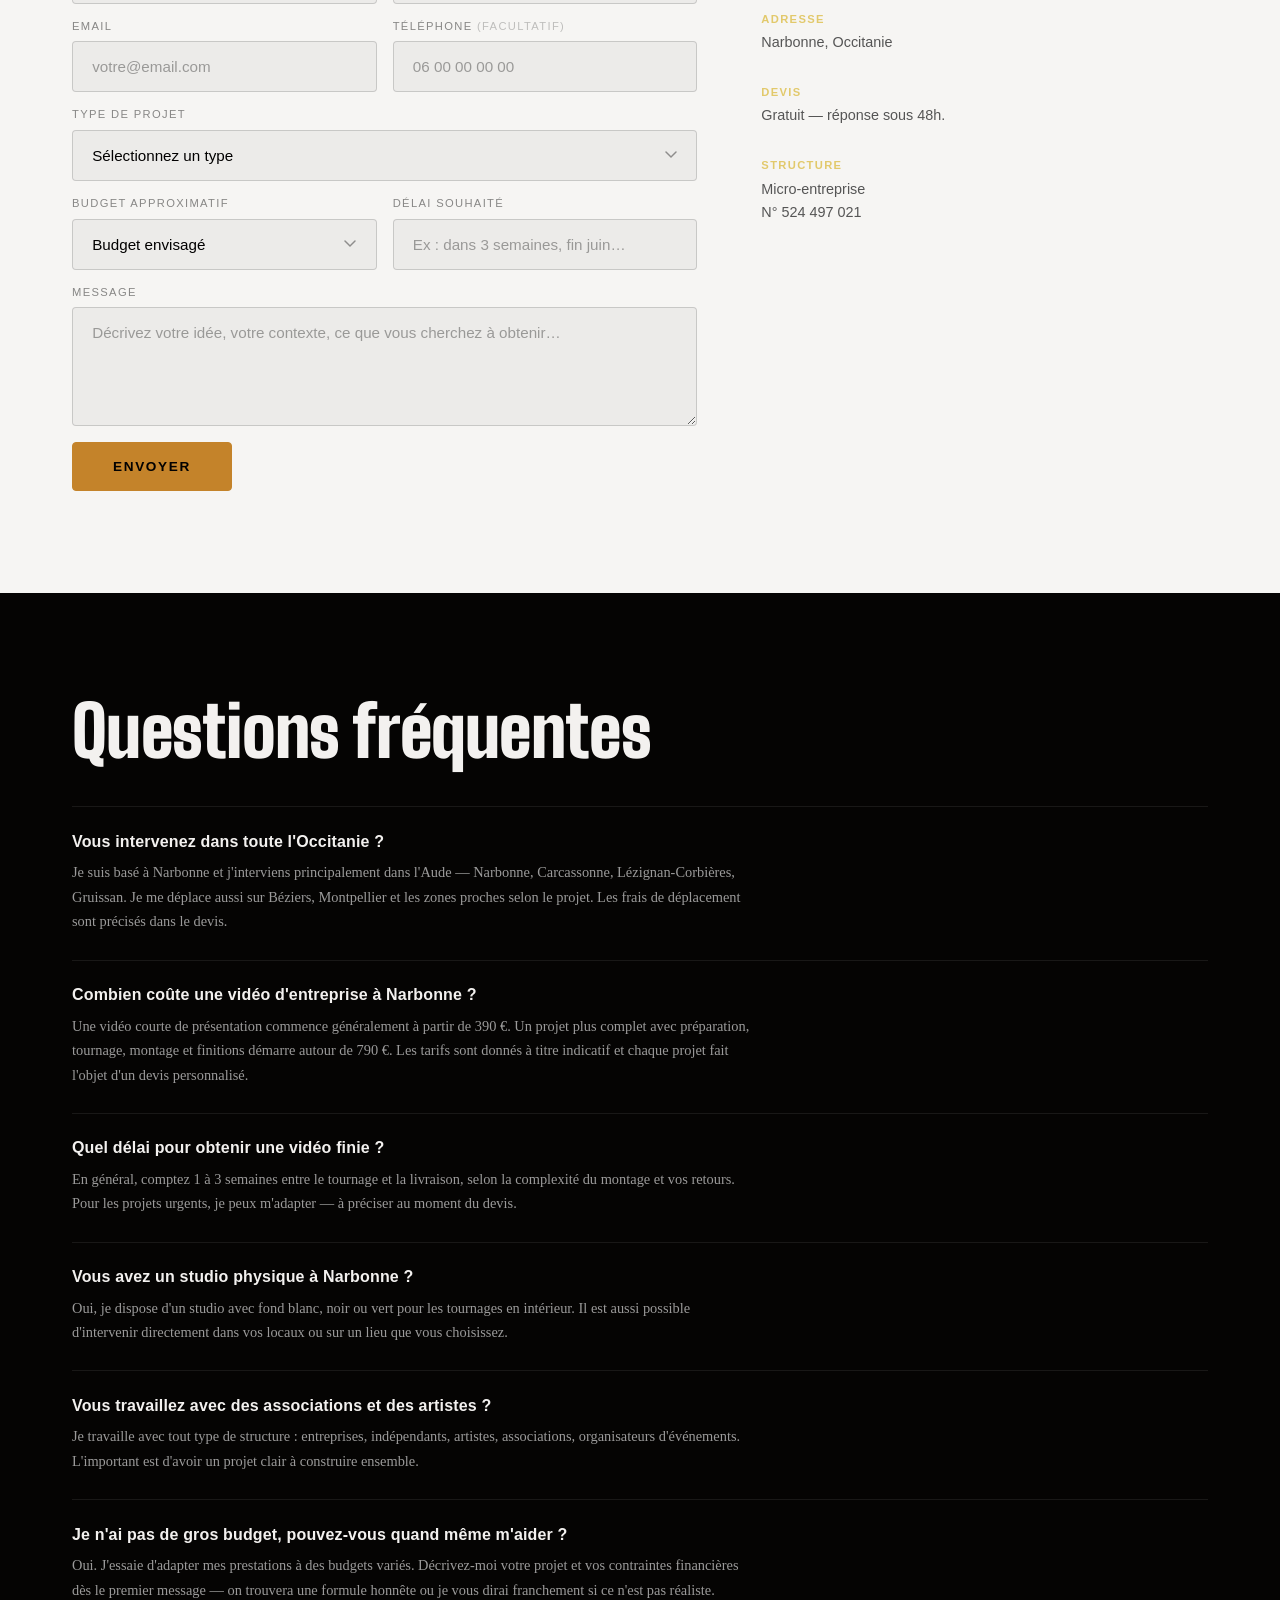
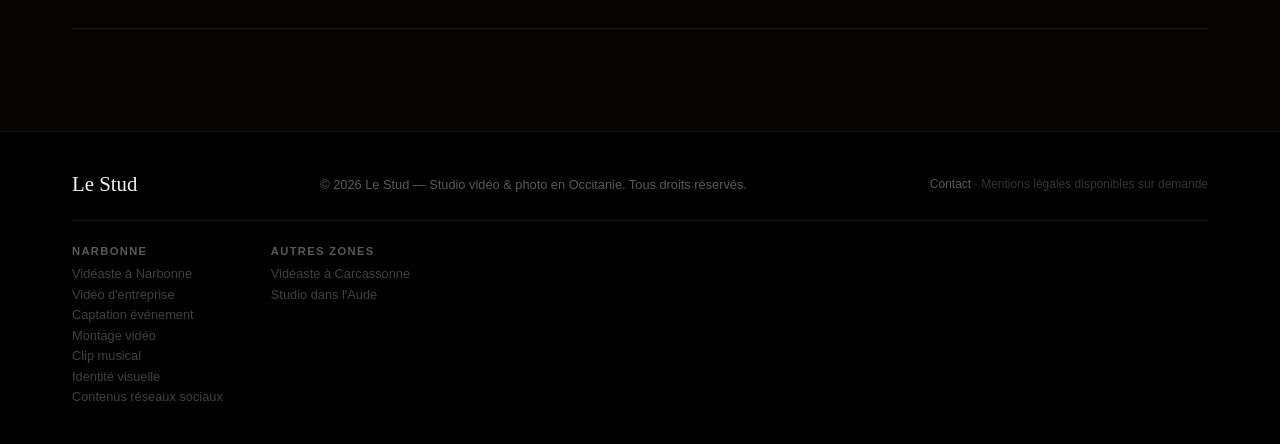
==== commit 106642c6: "Compléter les pages de prestations et leur référencement sans refonte" ====
--- a/index.html
+++ b/index.html
@@ -63,7 +63,7 @@
       <span class="hero-eyebrow" id="heroEyebrow">Le Stud</span>
       <h1 id="heroTitle">Studio vidéo à Narbonne — vos idées en image.</h1>
       <p id="heroSubtitle">Studio audiovisuel indépendant en Occitanie</p>
-      <p id="heroDescription" class="hero-description"></p>
+      <p id="heroDescription" class="hero-description">Vidéo, montage, photo, clips, événements et contenus courts pour les artistes, entreprises, associations et indépendants qui veulent mieux présenter leur projet.</p>
       <div class="hero-ctas">
         <a href="#contact" class="btn-primary" id="heroCta1">Demander un devis</a>
         <a href="#portfolio" class="btn-secondary" id="heroCta2">Voir le portfolio</a>
@@ -95,7 +95,38 @@
     <div class="container">
       <h2 class="section-title reveal" id="servicesTitle">Ce que je fais</h2>
       <p class="section-subtitle reveal" id="servicesSubtitle">Du tournage au montage, je vous aide à créer des images claires, soignées et adaptées à votre projet.</p>
-      <ol class="services-list reveal-stagger" id="servicesList"></ol>
+      <ol class="services-list reveal-stagger" id="servicesList">
+        <li class="service-item">
+          <span class="service-num">01</span>
+          <h3><a href="/video-entreprise-narbonne/">Vidéo d'entreprise</a></h3>
+          <p>Présentez votre activité, votre équipe, votre lieu ou votre savoir-faire avec une vidéo claire, professionnelle et adaptée à vos supports.</p>
+        </li>
+        <li class="service-item">
+          <span class="service-num">02</span>
+          <h3><a href="/clip-musical-narbonne/">Clips &amp; projets artistiques</a></h3>
+          <p>Clip musical, vidéo créative, teaser ou projet personnel : je vous accompagne dans la création d'images fortes, avec une vraie attention au rythme, au montage et à l'ambiance.</p>
+        </li>
+        <li class="service-item">
+          <span class="service-num">03</span>
+          <h3><a href="/montage-video-narbonne/">Montage vidéo</a></h3>
+          <p>Vous avez déjà des images ? Je peux les organiser, les rythmer, les nettoyer et leur donner une vraie forme grâce au montage, à l'étalonnage et à l'habillage.</p>
+        </li>
+        <li class="service-item">
+          <span class="service-num">04</span>
+          <h3><a href="/contenu-reseaux-sociaux-narbonne/">Contenus réseaux sociaux</a></h3>
+          <p>Teasers, formats courts, reels, vidéos verticales, extraits dynamiques : je crée des contenus pensés pour capter l'attention sans sacrifier la qualité de l'image.</p>
+        </li>
+        <li class="service-item">
+          <span class="service-num">05</span>
+          <h3><a href="/captation-evenement-narbonne/">Événements</a></h3>
+          <p>Captation vidéo et photo pour garder une trace propre d'un événement : concert, exposition, rencontre, inauguration, tournoi, soirée ou moment important.</p>
+        </li>
+        <li class="service-item">
+          <span class="service-num">06</span>
+          <h3><a href="/identite-visuelle-narbonne/">Identité visuelle simple</a></h3>
+          <p>Logo, carte de visite, visuel promotionnel ou jaquette : je peux aussi vous aider à poser une première identité visuelle claire et cohérente.</p>
+        </li>
+      </ol>
     </div>
   </section>
 
@@ -284,6 +315,8 @@
           <a href="/video-entreprise-narbonne/">Vidéo d'entreprise</a>
           <a href="/captation-evenement-narbonne/">Captation événement</a>
           <a href="/montage-video-narbonne/">Montage vidéo</a>
+          <a href="/clip-musical-narbonne/">Clip musical</a>
+          <a href="/identite-visuelle-narbonne/">Identité visuelle</a>
           <a href="/contenu-reseaux-sociaux-narbonne/">Contenus réseaux sociaux</a>
         </div>
         <div class="footer-local-col">
